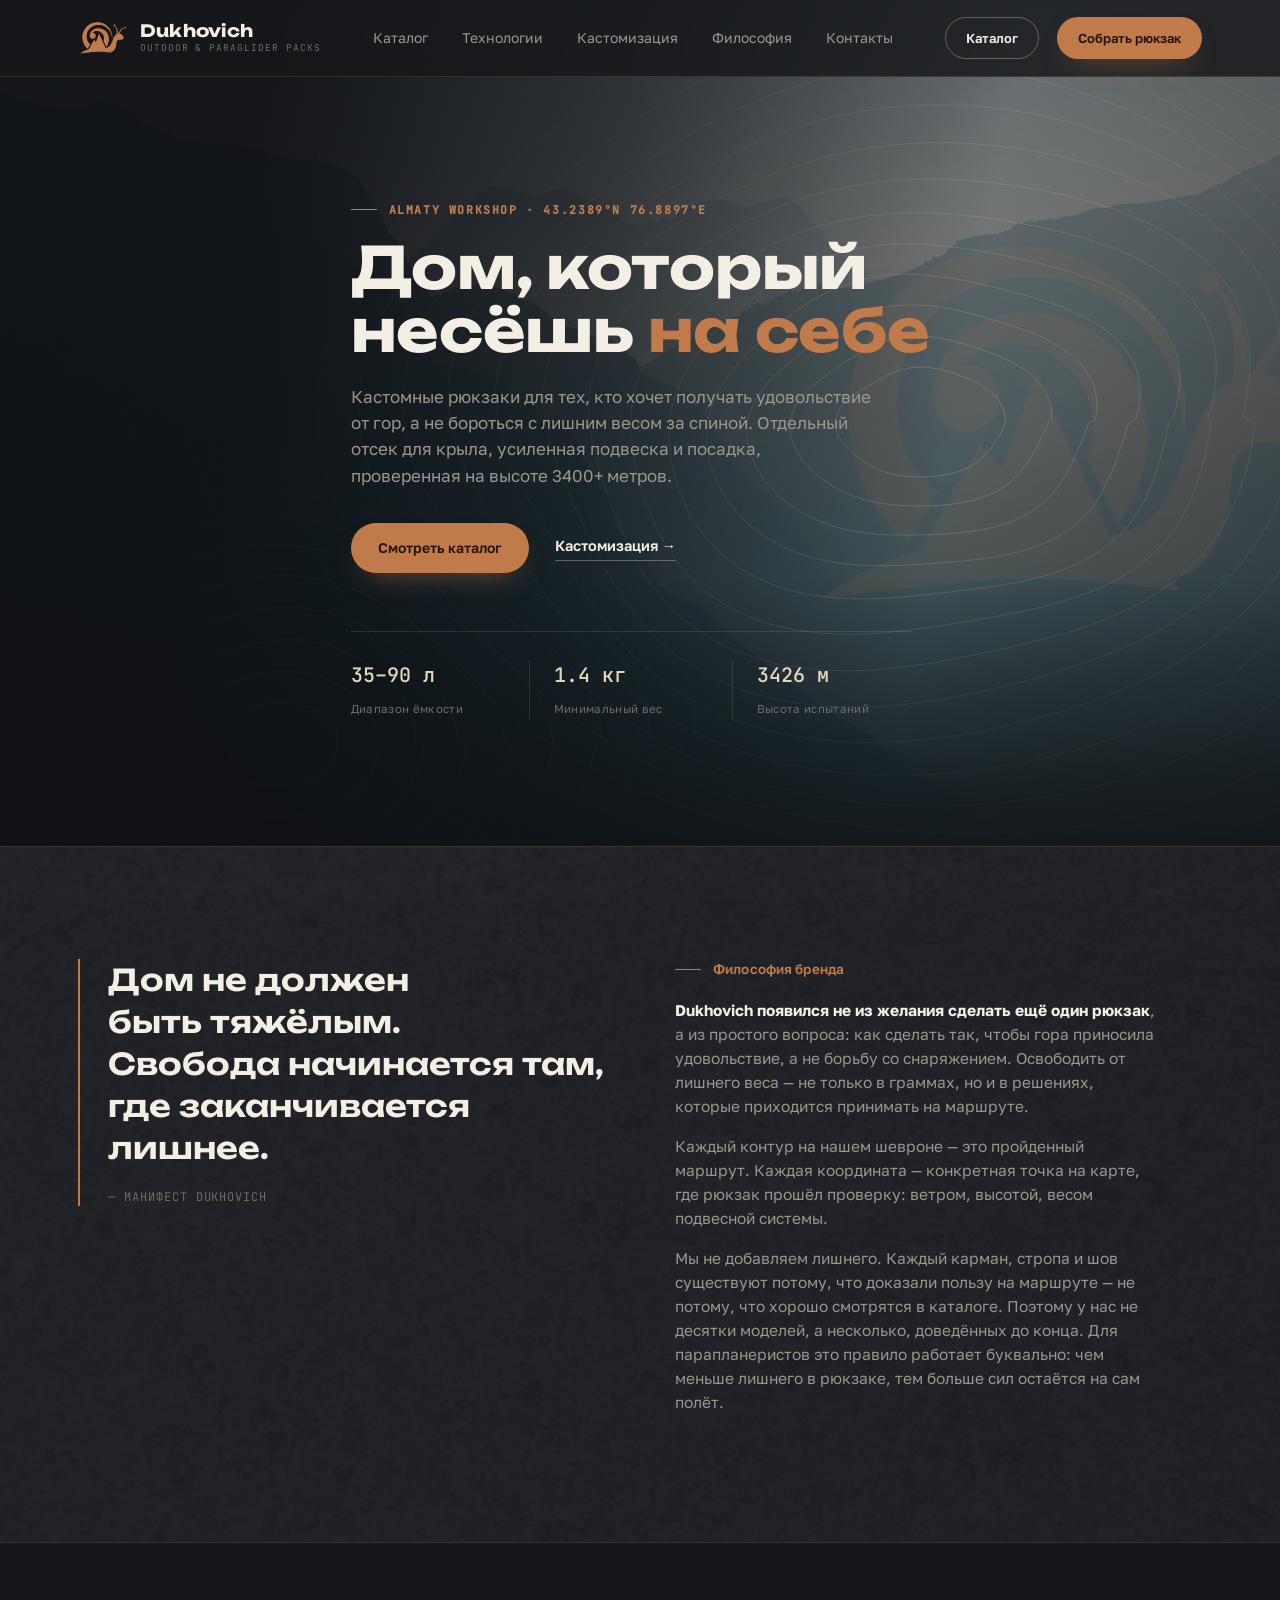
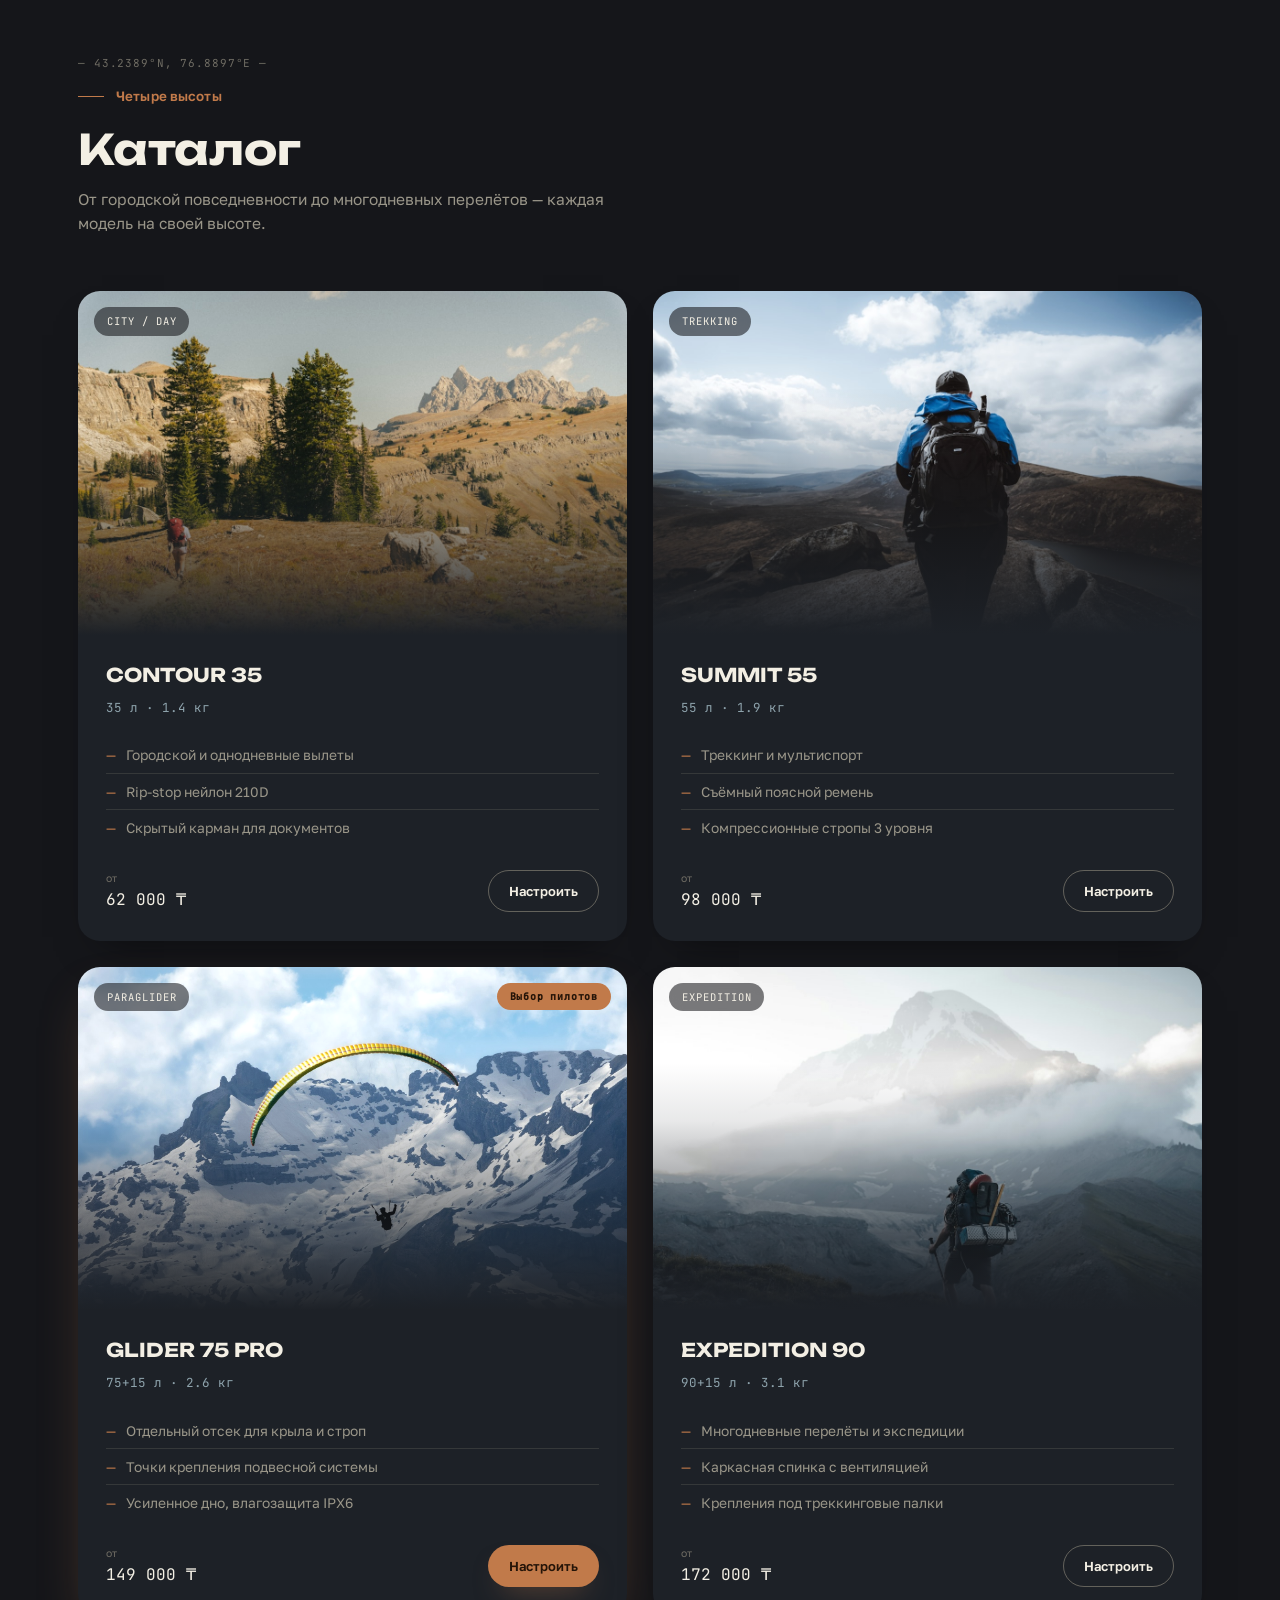
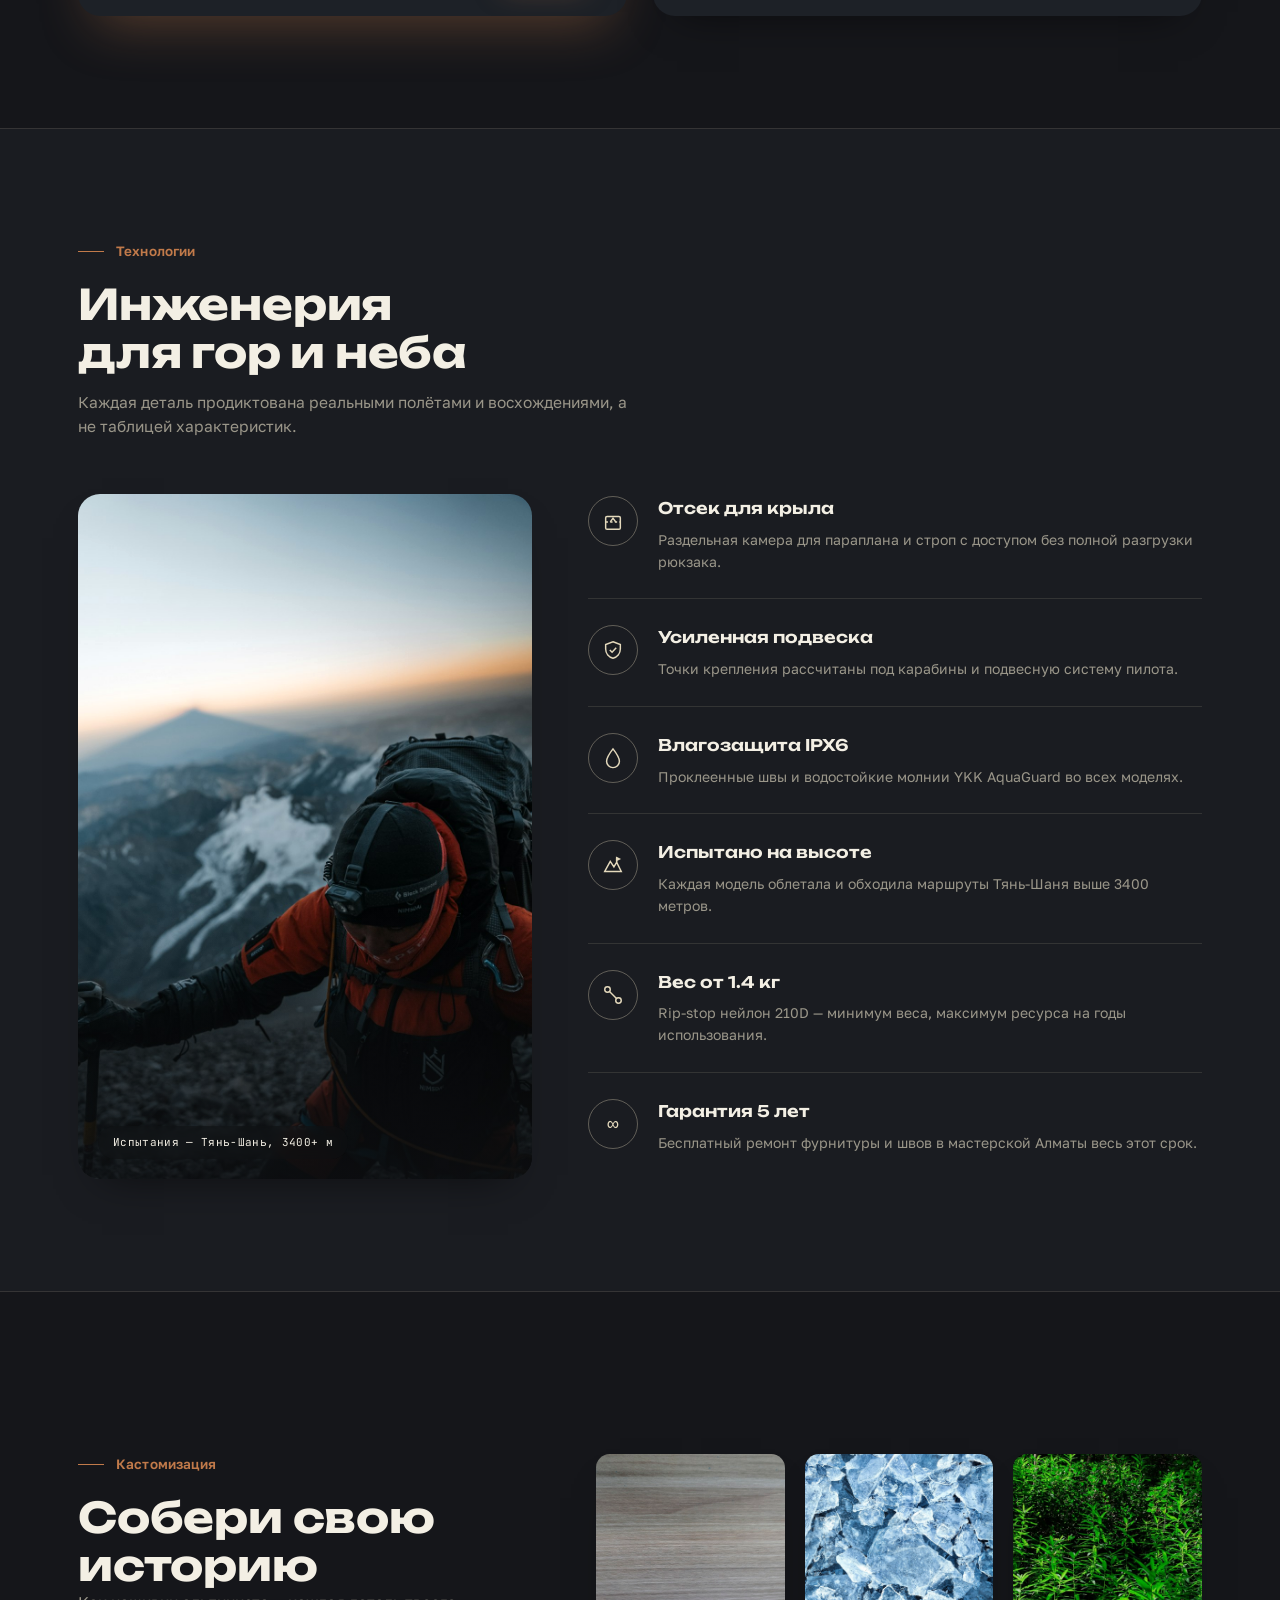
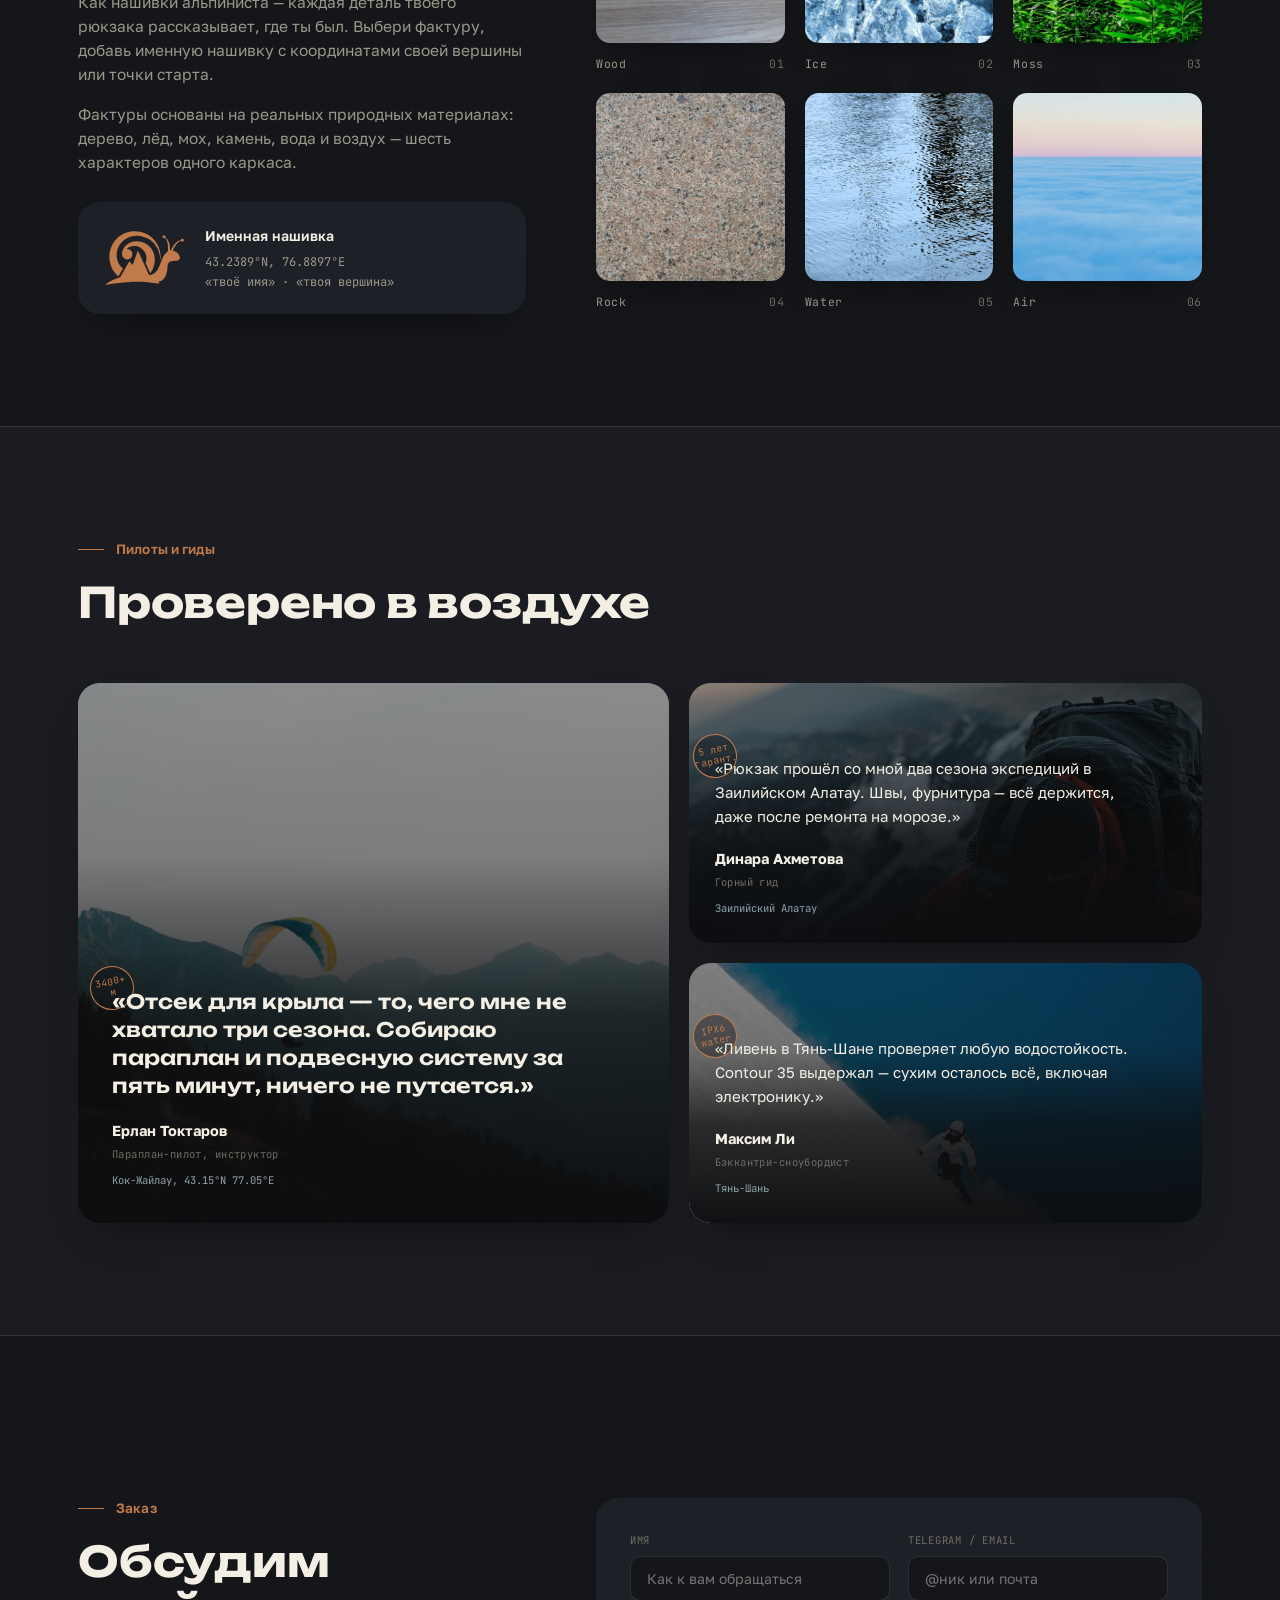
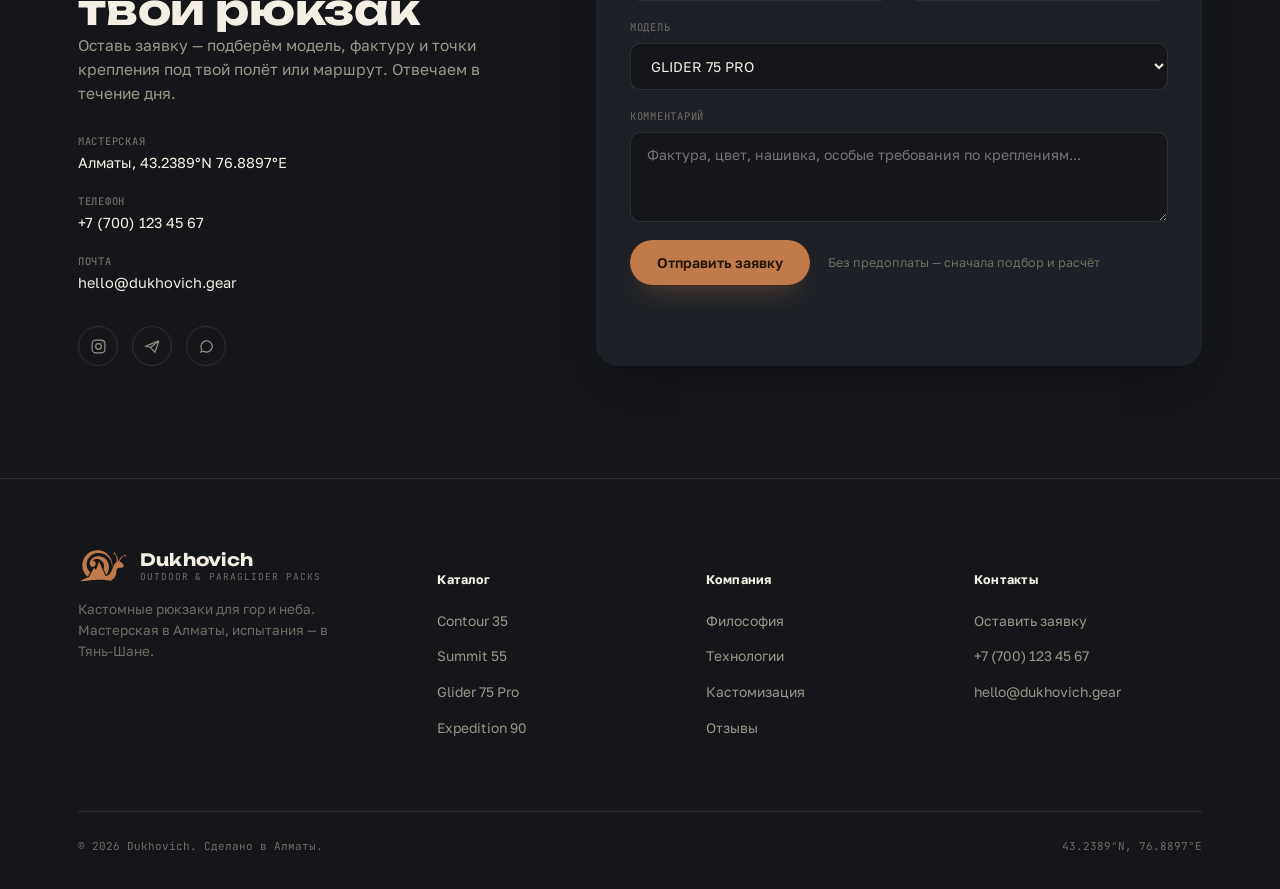
==== index.html @ 4131db05 "refactor: split page assets" ====
<!DOCTYPE html>
<html lang="ru">
<head>
<meta charset="UTF-8">
<meta name="viewport" content="width=device-width, initial-scale=1.0">
<title>Dukhovich — рюкзаки для аутдора и парапланеризма</title>
<meta name="description" content="Кастомные профессиональные рюкзаки для треккинга и парапланеризма. Отсек для крыла, усиленная подвеска, испытано на высоте 3400+ м. Мастерская в Алматы.">
<meta property="og:title" content="Dukhovich — рюкзаки для аутдора и парапланеризма">
<meta property="og:description" content="Кастомные профессиональные рюкзаки для треккинга и парапланеризма. Отсек для крыла, усиленная подвеска, испытано на высоте 3400+ м.">
<link rel="icon" type="image/svg+xml" href="sources/Logo.svg">
<script>document.documentElement.classList.add('js');</script>
<link rel="stylesheet" href="assets/fonts/embedded-fonts.css">
<link rel="stylesheet" href="assets/css/site.css">
</head>
<body>

<header>
  <div class="wrap nav-row">
    <a href="#hero" class="brand">
      <svg class="brand-mark" viewBox="193 39 547 373" xmlns="http://www.w3.org/2000/svg" role="img" aria-label="Логотип Dukhovich"><g fill="#c17a4a"><path d="M252.9,281.4c3.5,8.2,7.5,16.2,12.3,23.8,1.6,2.6,3.2,5.1,4.8,7.7,4.5,5.5,8.9,11.1,13.4,16.6,2.2,2.2,4.3,4.5,6.7,6.5,2.9,2.5,5.8,5.1,8.8,7.6l29-50.7c-5.3-4.1-10.2-8.7-14.8-13.8-2.4-2.7-4.6-5.7-6.7-8.7-1.8-2.5-3.7-5.1-5.1-7.8-5.4-10-9.4-20.6-11.6-31.9-3.9-20.1-3-40,3-59.6,7.2-23.3,20-42.9,38.7-58.6,7.5-6.3,15.5-11.6,24.3-16,9.4-4.6,19.3-8,29.5-10.2,12.7-2.8,25.5-3.9,38.4-3.4,9.6.4,19.1,1.8,28.5,4,12.4,3,24.3,7.6,35.6,13.6,9.1,4.8,17.6,10.5,25.4,17.2,5,4.3,9.7,8.9,14.3,13.6,3,3,5.6,6.4,8.1,9.9,4.2,5.9,8.3,11.8,12,17.9,4.5,7.6,7.9,15.7,10.8,24,5.8,16.8,8.7,34.1,9.3,51.9,0,1.9.1,3.8.2,5.7.4-.4.5-.8.6-1.1,1.3-10.5,1.8-21,1.1-31.6-1.1-17.7-5-34.9-11.5-51.4-4.6-11.6-10.4-22.6-17.6-32.8-3.9-5.5-8.2-10.8-12.8-15.9-4.5-5-9.3-9.7-14.2-14.2-9-8.3-19.1-15-29.9-20.9-14.5-7.9-29.8-13.5-46-16.8-10.4-2.1-21-3.1-31.6-3.2-9,0-18,.6-26.9,2-14,2.2-27.5,6.2-40.4,11.9-8.9,4-17.5,8.6-25.5,14.1-1.8,1.2-3.7,2.4-5.6,3.6-4,3.3-8.1,6.5-12.1,9.8-1.6,1.6-3.3,3.2-4.8,4.8-4.9,5.3-10.1,10.5-14.7,16.1-9.5,11.6-16.9,24.5-22.8,38.3-7.1,16.7-11.3,34-12.6,52.1-1,14.4-.2,28.7,2.6,42.9,2.2,11.2,5.4,22.1,9.8,32.7Z"/><path d="M473.7,258l29.5,66.1c7.9-10.1,14.4-20.8,18-30.6,0-.8.2-1.3.4-1.8,5.1-12.3,8.5-25,10.1-38.2,1.2-9.6,1.3-19.2.4-28.9-1.9-19.5-7.5-37.6-18.1-54.2-4.3-6.7-9.2-12.9-14.8-18.6-6.3-6.4-13.3-12-20.9-16.8-20.4-12.7-42.6-18.6-66.6-17.6-7.7.3-15.3,1.5-22.9,3.4-15.1,3.8-33,14.8-44.2,25.5-6.1,5.9-26.2,31.8-22.2,58.9.2,1.5.5,2.9.9,4.4,0,.2,0,.3.1.5h0c.7,2.6,1.7,5.2,3.1,7.6,9.1,15.9,29.3,21.4,45.1,12.3,15.9-9.1,21.4-29.3,12.3-45.1-6.9-12.1-20.3-18.1-33.2-16.4,14-18.2,40.6-21,60.5-20,18.6,1.6,36.1,14.8,48.8,28.5,5.8,6.3,10.4,13.5,13.5,21.7,6.1,16.2,7,32.7,3,49.5-.8,3.4-1.8,6.6-3,9.7Z"/><path d="M719.4,108.6c-.5-4-4.9-7.4-9.4-7.4-4.8,0-8.8,2.5-9.8,8.7-5.5,2.1-11,3.7-16,6.2-21.6,10.6-30.3,29.1-44.8,51.8-1.3,2-1.9,4.4-2.6,6.7-.7,2.3-4.5,2.7-6.6,2.3.6-13.8,0-27.5-3.4-41-4.1-16.4-11.5-31-24.3-42.4-.9-.8-1.4-1.3-.9-2.6,2-5.9-2.9-13-10.2-12.3-4,.4-7.6,3.2-8.6,7.1-1,3.8,0,7.8,3.2,9.9,1.6,1.1,3.6,1.9,5.6,2.2,2.7.5,5.2-.5,7.3-2.4,6.8,8.1,10.9,17.5,13.8,27.6,2.2,7.5,3.4,15.3,3.9,23.2.4,6.4.8,12.9.9,19.3,0,5-.4,10-.7,14.9,0,1.4-.6,2.4-1.9,3.2-7.8,5.3-14.3,11.8-19.7,19.5-7.3,10.3-12.5,21.6-17.1,33.3-5.5,13.8-10.7,27.7-16.4,41.4-11.7,25.1-24.1,52.3-66,56.9l-71.9-157.6-33.8,93.1-21.1-24.3-58.6,103.6c0,0-.1,0-.2,0-34.9,9.8-67.4,25.1-96.6,47.4-.4.3-.2,1,.4.9,15.4-2.2,120.8-17.7,185.4-20.2h35.8c50.8,1.7,105.6,9.3,124.7,12.1,2.6.4,4.1-2.9,2.1-4.7-3.2-2.8-6.3-4.3-8.6-6.1.7-.4,22.5-6.5,27.4-10.7,10.3-8.9,18-19.9,23.4-32.5,6.3-14.5,9-29.8,9.6-45.5.3-7.2.7-14.3,2.5-21.2,2.1-8.2,5.9-15.3,13.6-19.6,5.7-3.2,12-4,18.3-4.5,5.8-.5,11.6-.7,17.4-1.1,1.8-.1,3.6-.3,5.3-.6,16.6-3,26.5-11.1,22.2-27.1-.8-2.8-1.9-5.5-3.4-8-9.5-16.2-23.5-26.4-42.2-31.1,4.2-7.7,8-15.5,12.5-23,6.6-11,14.4-21.1,24.4-29.4,5-4.2,10.6-7.6,16.5-10.3,3.2,5.7,7.7,7.9,12.8,5.8,5.3-2.1,6.7-6.1,6-11.5Z"/></g></svg>
      <span class="brand-text">
        <span class="name">Dukhovich</span>
        <span class="tag">Outdoor &amp; Paraglider Packs</span>
      </span>
    </a>

    <nav class="main-nav" id="mainNav">
      <a href="#catalog">Каталог</a>
      <a href="#tech">Технологии</a>
      <a href="#custom">Кастомизация</a>
      <a href="#philosophy">Философия</a>
      <a href="#contact">Контакты</a>
    </nav>

    <div class="header-cta">
      <a href="#catalog" class="btn btn-outline btn-sm">Каталог</a>
      <a href="#contact" class="btn btn-primary btn-sm">Собрать рюкзак</a>
      <button class="nav-toggle" id="navToggle" aria-label="Меню">
        <svg width="26" height="26" viewBox="0 0 24 24" fill="none" stroke="currentColor" stroke-width="1.6"><line x1="3" y1="6" x2="21" y2="6"/><line x1="3" y1="12" x2="21" y2="12"/><line x1="3" y1="18" x2="21" y2="18"/></svg>
      </button>
    </div>
  </div>
</header>

<main>

  <!-- HERO -->
  <section id="hero">
    <div class="hero-media">
      <img class="hero-photo" src="assets/img/hero-fog-mountains.jpg" alt="Туман стелется над хребтами Тянь-Шаня на рассвете">
      <canvas class="topo-canvas"></canvas>
      <div class="hero-scrim"></div>
    </div>
    <svg class="hero-badge-mark" viewBox="193 39 547 373" xmlns="http://www.w3.org/2000/svg" aria-hidden="true"><g fill="#c17a4a"><path d="M252.9,281.4c3.5,8.2,7.5,16.2,12.3,23.8,1.6,2.6,3.2,5.1,4.8,7.7,4.5,5.5,8.9,11.1,13.4,16.6,2.2,2.2,4.3,4.5,6.7,6.5,2.9,2.5,5.8,5.1,8.8,7.6l29-50.7c-5.3-4.1-10.2-8.7-14.8-13.8-2.4-2.7-4.6-5.7-6.7-8.7-1.8-2.5-3.7-5.1-5.1-7.8-5.4-10-9.4-20.6-11.6-31.9-3.9-20.1-3-40,3-59.6,7.2-23.3,20-42.9,38.7-58.6,7.5-6.3,15.5-11.6,24.3-16,9.4-4.6,19.3-8,29.5-10.2,12.7-2.8,25.5-3.9,38.4-3.4,9.6.4,19.1,1.8,28.5,4,12.4,3,24.3,7.6,35.6,13.6,9.1,4.8,17.6,10.5,25.4,17.2,5,4.3,9.7,8.9,14.3,13.6,3,3,5.6,6.4,8.1,9.9,4.2,5.9,8.3,11.8,12,17.9,4.5,7.6,7.9,15.7,10.8,24,5.8,16.8,8.7,34.1,9.3,51.9,0,1.9.1,3.8.2,5.7.4-.4.5-.8.6-1.1,1.3-10.5,1.8-21,1.1-31.6-1.1-17.7-5-34.9-11.5-51.4-4.6-11.6-10.4-22.6-17.6-32.8-3.9-5.5-8.2-10.8-12.8-15.9-4.5-5-9.3-9.7-14.2-14.2-9-8.3-19.1-15-29.9-20.9-14.5-7.9-29.8-13.5-46-16.8-10.4-2.1-21-3.1-31.6-3.2-9,0-18,.6-26.9,2-14,2.2-27.5,6.2-40.4,11.9-8.9,4-17.5,8.6-25.5,14.1-1.8,1.2-3.7,2.4-5.6,3.6-4,3.3-8.1,6.5-12.1,9.8-1.6,1.6-3.3,3.2-4.8,4.8-4.9,5.3-10.1,10.5-14.7,16.1-9.5,11.6-16.9,24.5-22.8,38.3-7.1,16.7-11.3,34-12.6,52.1-1,14.4-.2,28.7,2.6,42.9,2.2,11.2,5.4,22.1,9.8,32.7Z"/><path d="M473.7,258l29.5,66.1c7.9-10.1,14.4-20.8,18-30.6,0-.8.2-1.3.4-1.8,5.1-12.3,8.5-25,10.1-38.2,1.2-9.6,1.3-19.2.4-28.9-1.9-19.5-7.5-37.6-18.1-54.2-4.3-6.7-9.2-12.9-14.8-18.6-6.3-6.4-13.3-12-20.9-16.8-20.4-12.7-42.6-18.6-66.6-17.6-7.7.3-15.3,1.5-22.9,3.4-15.1,3.8-33,14.8-44.2,25.5-6.1,5.9-26.2,31.8-22.2,58.9.2,1.5.5,2.9.9,4.4,0,.2,0,.3.1.5h0c.7,2.6,1.7,5.2,3.1,7.6,9.1,15.9,29.3,21.4,45.1,12.3,15.9-9.1,21.4-29.3,12.3-45.1-6.9-12.1-20.3-18.1-33.2-16.4,14-18.2,40.6-21,60.5-20,18.6,1.6,36.1,14.8,48.8,28.5,5.8,6.3,10.4,13.5,13.5,21.7,6.1,16.2,7,32.7,3,49.5-.8,3.4-1.8,6.6-3,9.7Z"/><path d="M719.4,108.6c-.5-4-4.9-7.4-9.4-7.4-4.8,0-8.8,2.5-9.8,8.7-5.5,2.1-11,3.7-16,6.2-21.6,10.6-30.3,29.1-44.8,51.8-1.3,2-1.9,4.4-2.6,6.7-.7,2.3-4.5,2.7-6.6,2.3.6-13.8,0-27.5-3.4-41-4.1-16.4-11.5-31-24.3-42.4-.9-.8-1.4-1.3-.9-2.6,2-5.9-2.9-13-10.2-12.3-4,.4-7.6,3.2-8.6,7.1-1,3.8,0,7.8,3.2,9.9,1.6,1.1,3.6,1.9,5.6,2.2,2.7.5,5.2-.5,7.3-2.4,6.8,8.1,10.9,17.5,13.8,27.6,2.2,7.5,3.4,15.3,3.9,23.2.4,6.4.8,12.9.9,19.3,0,5-.4,10-.7,14.9,0,1.4-.6,2.4-1.9,3.2-7.8,5.3-14.3,11.8-19.7,19.5-7.3,10.3-12.5,21.6-17.1,33.3-5.5,13.8-10.7,27.7-16.4,41.4-11.7,25.1-24.1,52.3-66,56.9l-71.9-157.6-33.8,93.1-21.1-24.3-58.6,103.6c0,0-.1,0-.2,0-34.9,9.8-67.4,25.1-96.6,47.4-.4.3-.2,1,.4.9,15.4-2.2,120.8-17.7,185.4-20.2h35.8c50.8,1.7,105.6,9.3,124.7,12.1,2.6.4,4.1-2.9,2.1-4.7-3.2-2.8-6.3-4.3-8.6-6.1.7-.4,22.5-6.5,27.4-10.7,10.3-8.9,18-19.9,23.4-32.5,6.3-14.5,9-29.8,9.6-45.5.3-7.2.7-14.3,2.5-21.2,2.1-8.2,5.9-15.3,13.6-19.6,5.7-3.2,12-4,18.3-4.5,5.8-.5,11.6-.7,17.4-1.1,1.8-.1,3.6-.3,5.3-.6,16.6-3,26.5-11.1,22.2-27.1-.8-2.8-1.9-5.5-3.4-8-9.5-16.2-23.5-26.4-42.2-31.1,4.2-7.7,8-15.5,12.5-23,6.6-11,14.4-21.1,24.4-29.4,5-4.2,10.6-7.6,16.5-10.3,3.2,5.7,7.7,7.9,12.8,5.8,5.3-2.1,6.7-6.1,6-11.5Z"/></g></svg>

    <div class="wrap">
      <div class="hero-inner">
        <div class="eyebrow mono-tag">Almaty workshop · 43.2389°N 76.8897°E</div>
        <h1>Дом, который<br>несёшь <em>на себе</em></h1>
        <p class="lead">Кастомные рюкзаки для тех, кто хочет получать удовольствие от гор, а не бороться с лишним весом за спиной. Отдельный отсек для крыла, усиленная подвеска и посадка, проверенная на высоте 3400+ метров.</p>
        <div class="hero-actions">
          <a href="#catalog" class="btn btn-primary">Смотреть каталог</a>
          <a href="#custom" class="link-arrow">Кастомизация →</a>
        </div>
        <div class="hero-stats">
          <div class="stat"><b>35–90 л</b><span>Диапазон ёмкости</span></div>
          <div class="stat"><b>1.4 кг</b><span>Минимальный вес</span></div>
          <div class="stat"><b>3426 м</b><span>Высота испытаний</span></div>
        </div>
      </div>
    </div>
  </section>

  <!-- PHILOSOPHY -->
  <section id="philosophy" class="reveal">
    <div class="bg-texture"></div>
    <div class="wrap philosophy-grid">
      <blockquote>
        Дом не должен быть тяжёлым.<br>Свобода начинается там,<br>где заканчивается лишнее.
        <span>— манифест Dukhovich</span>
      </blockquote>
      <div class="phil-text">
        <div class="eyebrow">Философия бренда</div>
        <p><strong>Dukhovich появился не из желания сделать ещё один рюкзак</strong>, а из простого вопроса: как сделать так, чтобы гора приносила удовольствие, а не борьбу со снаряжением. Освободить от лишнего веса — не только в граммах, но и в решениях, которые приходится принимать на маршруте.</p>
        <p>Каждый контур на нашем шевроне — это пройденный маршрут. Каждая координата — конкретная точка на карте, где рюкзак прошёл проверку: ветром, высотой, весом подвесной системы.</p>
        <p>Мы не добавляем лишнего. Каждый карман, стропа и шов существуют потому, что доказали пользу на маршруте — не потому, что хорошо смотрятся в каталоге. Поэтому у нас не десятки моделей, а несколько, доведённых до конца. Для парапланеристов это правило работает буквально: чем меньше лишнего в рюкзаке, тем больше сил остаётся на сам полёт.</p>
      </div>
    </div>
  </section>

  <!-- CATALOG -->
  <section id="catalog" class="reveal">
    <div class="wrap">
      <div class="coord-tag" style="margin-bottom:14px;">— 43.2389°N, 76.8897°E —</div>
      <div class="eyebrow">Четыре высоты</div>
      <h2 class="h-title">Каталог</h2>
      <p class="section-sub">От городской повседневности до многодневных перелётов — каждая модель на своей высоте.</p>

      <div class="catalog-grid stagger">

        <!-- product 1 -->
        <div class="product-card">
          <div class="product-media">
            <img src="assets/img/product-contour35.jpg" alt="Турист с рюкзаком CONTOUR 35 идёт по осеннему высокогорному лугу">
            <div class="media-tag">City / Day</div>
          </div>
          <div class="product-body">
            <h3 class="product-title">CONTOUR 35</h3>
            <div class="product-cap">35 л · 1.4 кг</div>
            <ul class="product-specs">
              <li>Городской и однодневные вылеты</li>
              <li>Rip-stop нейлон 210D</li>
              <li>Скрытый карман для документов</li>
            </ul>
            <div class="product-foot">
              <div class="product-price"><small>от</small>62 000 ₸</div>
              <a href="#contact" class="btn btn-outline btn-sm">Настроить</a>
            </div>
          </div>
        </div>

        <!-- product 2 -->
        <div class="product-card">
          <div class="product-media">
            <img src="assets/img/product-summit55.jpg" alt="Турист с рюкзаком SUMMIT 55 смотрит на горную долину и озеро">
            <div class="media-tag">Trekking</div>
          </div>
          <div class="product-body">
            <h3 class="product-title">SUMMIT 55</h3>
            <div class="product-cap">55 л · 1.9 кг</div>
            <ul class="product-specs">
              <li>Треккинг и мультиспорт</li>
              <li>Съёмный поясной ремень</li>
              <li>Компрессионные стропы 3 уровня</li>
            </ul>
            <div class="product-foot">
              <div class="product-price"><small>от</small>98 000 ₸</div>
              <a href="#contact" class="btn btn-outline btn-sm">Настроить</a>
            </div>
          </div>
        </div>

        <!-- product 3 - flagship -->
        <div class="product-card flagship">
          <div class="product-media">
            <img src="assets/img/feature-paraglider.jpg" alt="Пилот параплана летит на фоне заснеженных вершин Альп">
            <div class="media-tag">Paraglider</div>
            <div class="flagship-ribbon">Выбор пилотов</div>
          </div>
          <div class="product-body">
            <h3 class="product-title">GLIDER 75 PRO</h3>
            <div class="product-cap">75+15 л · 2.6 кг</div>
            <ul class="product-specs">
              <li>Отдельный отсек для крыла и строп</li>
              <li>Точки крепления подвесной системы</li>
              <li>Усиленное дно, влагозащита IPX6</li>
            </ul>
            <div class="product-foot">
              <div class="product-price"><small>от</small>149 000 ₸</div>
              <a href="#contact" class="btn btn-primary btn-sm">Настроить</a>
            </div>
          </div>
        </div>

        <!-- product 4 -->
        <div class="product-card">
          <div class="product-media">
            <img src="assets/img/product-expedition90.jpg" alt="Альпинист с большим экспедиционным рюкзаком и ледорубом идёт к леднику">
            <div class="media-tag">Expedition</div>
          </div>
          <div class="product-body">
            <h3 class="product-title">EXPEDITION 90</h3>
            <div class="product-cap">90+15 л · 3.1 кг</div>
            <ul class="product-specs">
              <li>Многодневные перелёты и экспедиции</li>
              <li>Каркасная спинка с вентиляцией</li>
              <li>Крепления под треккинговые палки</li>
            </ul>
            <div class="product-foot">
              <div class="product-price"><small>от</small>172 000 ₸</div>
              <a href="#contact" class="btn btn-outline btn-sm">Настроить</a>
            </div>
          </div>
        </div>

      </div>
    </div>
  </section>

  <!-- TECH -->
  <section id="tech" class="reveal">
    <div class="wrap">
      <div class="eyebrow">Технологии</div>
      <h2 class="h-title">Инженерия для гор и неба</h2>
      <p class="section-sub">Каждая деталь продиктована реальными полётами и восхождениями, а не таблицей характеристик.</p>

      <div class="tech-layout">
        <div class="tech-visual">
          <img src="assets/img/pilot-guide.jpg" alt="Альпинист с рюкзаком поднимается на рассвете на фоне тени вершины">
          <div class="tech-visual-cap">Испытания — Тянь-Шань, 3400+ м</div>
        </div>

        <div class="tech-list stagger">
          <div class="tech-row">
            <div class="tech-icon">
              <svg viewBox="0 0 24 24" fill="none" stroke="currentColor" stroke-width="1.6"><rect x="4" y="7" width="16" height="14" rx="1.5"/><path d="M4 13 L20 13" stroke-dasharray="2.5 2.5"/><path d="M9 13 L12 9 L15 13" /></svg>
            </div>
            <div>
              <h4>Отсек для крыла</h4>
              <p>Раздельная камера для параплана и строп с доступом без полной разгрузки рюкзака.</p>
            </div>
          </div>
          <div class="tech-row">
            <div class="tech-icon">
              <svg viewBox="0 0 24 24" fill="none" stroke="currentColor" stroke-width="1.6"><path d="M12 3 L20 6 V11 C20 16 16.5 19.8 12 21 C7.5 19.8 4 16 4 11 V6 Z"/><path d="M8.5 12 L11 14.5 L15.5 9.5"/></svg>
            </div>
            <div>
              <h4>Усиленная подвеска</h4>
              <p>Точки крепления рассчитаны под карабины и подвесную систему пилота.</p>
            </div>
          </div>
          <div class="tech-row">
            <div class="tech-icon">
              <svg viewBox="0 0 24 24" fill="none" stroke="currentColor" stroke-width="1.6"><path d="M12 2 C12 2 5 11 5 15.5 A7 7 0 0 0 19 15.5 C19 11 12 2 12 2 Z"/></svg>
            </div>
            <div>
              <h4>Влагозащита IPX6</h4>
              <p>Проклеенные швы и водостойкие молнии YKK AquaGuard во всех моделях.</p>
            </div>
          </div>
          <div class="tech-row">
            <div class="tech-icon">
              <svg viewBox="0 0 24 24" fill="none" stroke="currentColor" stroke-width="1.6"><path d="M3 19 L9 8 L13 14 L16 9 L21 19 Z"/><line x1="16" y1="9" x2="16" y2="4"/><path d="M16 4 L19 5.5 L16 7 Z"/></svg>
            </div>
            <div>
              <h4>Испытано на высоте</h4>
              <p>Каждая модель облетала и обходила маршруты Тянь-Шаня выше 3400 метров.</p>
            </div>
          </div>
          <div class="tech-row">
            <div class="tech-icon">
              <svg viewBox="0 0 24 24" fill="none" stroke="currentColor" stroke-width="1.6"><circle cx="6" cy="6" r="3"/><circle cx="18" cy="18" r="3"/><line x1="8.2" y1="8.2" x2="15.8" y2="15.8"/></svg>
            </div>
            <div>
              <h4>Вес от 1.4 кг</h4>
              <p>Rip-stop нейлон 210D — минимум веса, максимум ресурса на годы использования.</p>
            </div>
          </div>
          <div class="tech-row">
            <div class="tech-icon glyph">∞</div>
            <div>
              <h4>Гарантия 5 лет</h4>
              <p>Бесплатный ремонт фурнитуры и швов в мастерской Алматы весь этот срок.</p>
            </div>
          </div>
        </div>
      </div>
    </div>
  </section>

  <!-- CUSTOM -->
  <section id="custom" class="reveal">
    <div class="wrap custom-layout">
      <div class="custom-text">
        <div class="eyebrow">Кастомизация</div>
        <h2 class="h-title">Собери свою историю</h2>
        <p>Как нашивки альпиниста — каждая деталь твоего рюкзака рассказывает, где ты был. Выбери фактуру, добавь именную нашивку с координатами своей вершины или точки старта.</p>
        <p>Фактуры основаны на реальных природных материалах: дерево, лёд, мох, камень, вода и воздух — шесть характеров одного каркаса.</p>

        <div class="patch-example">
          <svg class="mark" viewBox="193 39 547 373" xmlns="http://www.w3.org/2000/svg" aria-hidden="true"><g fill="#c17a4a"><path d="M252.9,281.4c3.5,8.2,7.5,16.2,12.3,23.8,1.6,2.6,3.2,5.1,4.8,7.7,4.5,5.5,8.9,11.1,13.4,16.6,2.2,2.2,4.3,4.5,6.7,6.5,2.9,2.5,5.8,5.1,8.8,7.6l29-50.7c-5.3-4.1-10.2-8.7-14.8-13.8-2.4-2.7-4.6-5.7-6.7-8.7-1.8-2.5-3.7-5.1-5.1-7.8-5.4-10-9.4-20.6-11.6-31.9-3.9-20.1-3-40,3-59.6,7.2-23.3,20-42.9,38.7-58.6,7.5-6.3,15.5-11.6,24.3-16,9.4-4.6,19.3-8,29.5-10.2,12.7-2.8,25.5-3.9,38.4-3.4,9.6.4,19.1,1.8,28.5,4,12.4,3,24.3,7.6,35.6,13.6,9.1,4.8,17.6,10.5,25.4,17.2,5,4.3,9.7,8.9,14.3,13.6,3,3,5.6,6.4,8.1,9.9,4.2,5.9,8.3,11.8,12,17.9,4.5,7.6,7.9,15.7,10.8,24,5.8,16.8,8.7,34.1,9.3,51.9,0,1.9.1,3.8.2,5.7.4-.4.5-.8.6-1.1,1.3-10.5,1.8-21,1.1-31.6-1.1-17.7-5-34.9-11.5-51.4-4.6-11.6-10.4-22.6-17.6-32.8-3.9-5.5-8.2-10.8-12.8-15.9-4.5-5-9.3-9.7-14.2-14.2-9-8.3-19.1-15-29.9-20.9-14.5-7.9-29.8-13.5-46-16.8-10.4-2.1-21-3.1-31.6-3.2-9,0-18,.6-26.9,2-14,2.2-27.5,6.2-40.4,11.9-8.9,4-17.5,8.6-25.5,14.1-1.8,1.2-3.7,2.4-5.6,3.6-4,3.3-8.1,6.5-12.1,9.8-1.6,1.6-3.3,3.2-4.8,4.8-4.9,5.3-10.1,10.5-14.7,16.1-9.5,11.6-16.9,24.5-22.8,38.3-7.1,16.7-11.3,34-12.6,52.1-1,14.4-.2,28.7,2.6,42.9,2.2,11.2,5.4,22.1,9.8,32.7Z"/><path d="M473.7,258l29.5,66.1c7.9-10.1,14.4-20.8,18-30.6,0-.8.2-1.3.4-1.8,5.1-12.3,8.5-25,10.1-38.2,1.2-9.6,1.3-19.2.4-28.9-1.9-19.5-7.5-37.6-18.1-54.2-4.3-6.7-9.2-12.9-14.8-18.6-6.3-6.4-13.3-12-20.9-16.8-20.4-12.7-42.6-18.6-66.6-17.6-7.7.3-15.3,1.5-22.9,3.4-15.1,3.8-33,14.8-44.2,25.5-6.1,5.9-26.2,31.8-22.2,58.9.2,1.5.5,2.9.9,4.4,0,.2,0,.3.1.5h0c.7,2.6,1.7,5.2,3.1,7.6,9.1,15.9,29.3,21.4,45.1,12.3,15.9-9.1,21.4-29.3,12.3-45.1-6.9-12.1-20.3-18.1-33.2-16.4,14-18.2,40.6-21,60.5-20,18.6,1.6,36.1,14.8,48.8,28.5,5.8,6.3,10.4,13.5,13.5,21.7,6.1,16.2,7,32.7,3,49.5-.8,3.4-1.8,6.6-3,9.7Z"/><path d="M719.4,108.6c-.5-4-4.9-7.4-9.4-7.4-4.8,0-8.8,2.5-9.8,8.7-5.5,2.1-11,3.7-16,6.2-21.6,10.6-30.3,29.1-44.8,51.8-1.3,2-1.9,4.4-2.6,6.7-.7,2.3-4.5,2.7-6.6,2.3.6-13.8,0-27.5-3.4-41-4.1-16.4-11.5-31-24.3-42.4-.9-.8-1.4-1.3-.9-2.6,2-5.9-2.9-13-10.2-12.3-4,.4-7.6,3.2-8.6,7.1-1,3.8,0,7.8,3.2,9.9,1.6,1.1,3.6,1.9,5.6,2.2,2.7.5,5.2-.5,7.3-2.4,6.8,8.1,10.9,17.5,13.8,27.6,2.2,7.5,3.4,15.3,3.9,23.2.4,6.4.8,12.9.9,19.3,0,5-.4,10-.7,14.9,0,1.4-.6,2.4-1.9,3.2-7.8,5.3-14.3,11.8-19.7,19.5-7.3,10.3-12.5,21.6-17.1,33.3-5.5,13.8-10.7,27.7-16.4,41.4-11.7,25.1-24.1,52.3-66,56.9l-71.9-157.6-33.8,93.1-21.1-24.3-58.6,103.6c0,0-.1,0-.2,0-34.9,9.8-67.4,25.1-96.6,47.4-.4.3-.2,1,.4.9,15.4-2.2,120.8-17.7,185.4-20.2h35.8c50.8,1.7,105.6,9.3,124.7,12.1,2.6.4,4.1-2.9,2.1-4.7-3.2-2.8-6.3-4.3-8.6-6.1.7-.4,22.5-6.5,27.4-10.7,10.3-8.9,18-19.9,23.4-32.5,6.3-14.5,9-29.8,9.6-45.5.3-7.2.7-14.3,2.5-21.2,2.1-8.2,5.9-15.3,13.6-19.6,5.7-3.2,12-4,18.3-4.5,5.8-.5,11.6-.7,17.4-1.1,1.8-.1,3.6-.3,5.3-.6,16.6-3,26.5-11.1,22.2-27.1-.8-2.8-1.9-5.5-3.4-8-9.5-16.2-23.5-26.4-42.2-31.1,4.2-7.7,8-15.5,12.5-23,6.6-11,14.4-21.1,24.4-29.4,5-4.2,10.6-7.6,16.5-10.3,3.2,5.7,7.7,7.9,12.8,5.8,5.3-2.1,6.7-6.1,6-11.5Z"/></g></svg>
          <div class="txt">
            <b>Именная нашивка</b>
            43.2389°N, 76.8897°E<br>
            «твоё имя» · «твоя вершина»
          </div>
        </div>
      </div>

      <div class="swatch-grid stagger">
        <div class="swatch">
          <div class="swatch-media"><img src="assets/img/texture-wood.jpg" alt="Фактура Wood — светлый древесный шпон"></div>
          <span>Wood <em>01</em></span>
        </div>
        <div class="swatch">
          <div class="swatch-media"><img src="assets/img/texture-ice.jpg" alt="Фактура Ice — расколотый ледниковый лёд"></div>
          <span>Ice <em>02</em></span>
        </div>
        <div class="swatch">
          <div class="swatch-media"><img src="assets/img/texture-moss.jpg" alt="Фактура Moss — густой зелёный мох"></div>
          <span>Moss <em>03</em></span>
        </div>
        <div class="swatch">
          <div class="swatch-media"><img src="assets/img/texture-rock.jpg" alt="Фактура Rock — гранитный срез"></div>
          <span>Rock <em>04</em></span>
        </div>
        <div class="swatch">
          <div class="swatch-media"><img src="assets/img/texture-water.jpg" alt="Фактура Water — рябь на воде"></div>
          <span>Water <em>05</em></span>
        </div>
        <div class="swatch">
          <div class="swatch-media"><img src="assets/img/texture-air.jpg" alt="Фактура Air — облака с высоты полёта"></div>
          <span>Air <em>06</em></span>
        </div>
      </div>
    </div>
  </section>

  <!-- PILOTS -->
  <section id="pilots" class="reveal">
    <div class="wrap">
      <div class="eyebrow">Пилоты и гиды</div>
      <h2 class="h-title">Проверено в воздухе</h2>

      <div class="pilot-grid stagger">
        <div class="pilot-card">
          <img src="assets/img/pilot-paraglider.jpg" alt="Параплан летит вдоль хребта на закате">
          <div class="stamp">3400+<br>м</div>
          <p class="pilot-quote">«Отсек для крыла — то, чего мне не хватало три сезона. Собираю параплан и подвесную систему за пять минут, ничего не путается.»</p>
          <div class="pilot-name">Ерлан Токтаров</div>
          <div class="pilot-role">Параплан-пилот, инструктор</div>
          <div class="pilot-loc">Кок-Жайлау, 43.15°N 77.05°E</div>
        </div>
        <div class="pilot-card">
          <img src="assets/img/pilot-guide.jpg" alt="Горный гид с рюкзаком поднимается на рассвете">
          <div class="stamp">5 лет<br>гарант.</div>
          <p class="pilot-quote">«Рюкзак прошёл со мной два сезона экспедиций в Заилийском Алатау. Швы, фурнитура — всё держится, даже после ремонта на морозе.»</p>
          <div class="pilot-name">Динара Ахметова</div>
          <div class="pilot-role">Горный гид</div>
          <div class="pilot-loc">Заилийский Алатау</div>
        </div>
        <div class="pilot-card">
          <img src="assets/img/pilot-snowboard.jpg" alt="Сноубордист съезжает по крутому склону, поднимая снежную пыль">
          <div class="stamp">IPX6<br>water</div>
          <p class="pilot-quote">«Ливень в Тянь-Шане проверяет любую водостойкость. Contour 35 выдержал — сухим осталось всё, включая электронику.»</p>
          <div class="pilot-name">Максим Ли</div>
          <div class="pilot-role">Бэккантри-сноубордист</div>
          <div class="pilot-loc">Тянь-Шань</div>
        </div>
      </div>
    </div>
  </section>

  <!-- CONTACT -->
  <section id="contact" class="reveal">
    <div class="wrap contact-grid">
      <div class="contact-info">
        <div class="eyebrow">Заказ</div>
        <h2 class="h-title">Обсудим твой рюкзак</h2>
        <p>Оставь заявку — подберём модель, фактуру и точки крепления под твой полёт или маршрут. Отвечаем в течение дня.</p>

        <ul class="contact-list">
          <li><b>Мастерская</b>Алматы, 43.2389°N 76.8897°E</li>
          <li><b>Телефон</b>+7 (700) 123 45 67</li>
          <li><b>Почта</b>hello@dukhovich.gear</li>
        </ul>

        <div class="social-row">
          <a href="#" aria-label="Instagram" onclick="return false;">
            <svg viewBox="0 0 24 24" fill="none" stroke="currentColor" stroke-width="1.6"><rect x="3" y="3" width="18" height="18" rx="5"/><circle cx="12" cy="12" r="4"/><circle cx="17.2" cy="6.8" r="0.9" fill="currentColor" stroke="none"/></svg>
          </a>
          <a href="#" aria-label="Telegram" onclick="return false;">
            <svg viewBox="0 0 24 24" fill="none" stroke="currentColor" stroke-width="1.6"><path d="M21 4 L2.5 11.5 L9 13.5 M21 4 L15.5 20 L9 13.5 M21 4 L9 13.5"/></svg>
          </a>
          <a href="#" aria-label="WhatsApp" onclick="return false;">
            <svg viewBox="0 0 24 24" fill="none" stroke="currentColor" stroke-width="1.6"><path d="M4 20 L5.3 16 A8 8 0 1 1 8 18.7 Z"/></svg>
          </a>
        </div>
      </div>

      <form class="order-form" id="orderForm" novalidate>
        <div class="form-row">
          <div class="form-field">
            <label for="f-name">Имя</label>
            <input id="f-name" type="text" required placeholder="Как к вам обращаться">
          </div>
          <div class="form-field">
            <label for="f-contact">Telegram / Email</label>
            <input id="f-contact" type="text" required placeholder="@ник или почта">
          </div>
        </div>
        <div class="form-row">
          <div class="form-field full">
            <label for="f-model">Модель</label>
            <select id="f-model">
              <option>CONTOUR 35</option>
              <option selected>GLIDER 75 PRO</option>
              <option>SUMMIT 55</option>
              <option>EXPEDITION 90</option>
              <option>Не уверен(а) — нужна консультация</option>
            </select>
          </div>
        </div>
        <div class="form-row">
          <div class="form-field full">
            <label for="f-msg">Комментарий</label>
            <textarea id="f-msg" placeholder="Фактура, цвет, нашивка, особые требования по креплениям..."></textarea>
          </div>
        </div>
        <div class="form-submit-row">
          <button type="submit" class="btn btn-primary">Отправить заявку</button>
          <span class="form-note">Без предоплаты — сначала подбор и расчёт</span>
        </div>
        <div class="form-success" id="formSuccess">Заявка получена. Ответим в течение дня — обычно быстрее.</div>
      </form>
    </div>
  </section>

</main>

<footer>
  <div class="wrap">
    <div class="footer-top">
      <div class="footer-brand">
        <a href="#hero" class="brand">
          <svg class="brand-mark" viewBox="193 39 547 373" xmlns="http://www.w3.org/2000/svg" role="img" aria-label="Логотип Dukhovich"><g fill="#c17a4a"><path d="M252.9,281.4c3.5,8.2,7.5,16.2,12.3,23.8,1.6,2.6,3.2,5.1,4.8,7.7,4.5,5.5,8.9,11.1,13.4,16.6,2.2,2.2,4.3,4.5,6.7,6.5,2.9,2.5,5.8,5.1,8.8,7.6l29-50.7c-5.3-4.1-10.2-8.7-14.8-13.8-2.4-2.7-4.6-5.7-6.7-8.7-1.8-2.5-3.7-5.1-5.1-7.8-5.4-10-9.4-20.6-11.6-31.9-3.9-20.1-3-40,3-59.6,7.2-23.3,20-42.9,38.7-58.6,7.5-6.3,15.5-11.6,24.3-16,9.4-4.6,19.3-8,29.5-10.2,12.7-2.8,25.5-3.9,38.4-3.4,9.6.4,19.1,1.8,28.5,4,12.4,3,24.3,7.6,35.6,13.6,9.1,4.8,17.6,10.5,25.4,17.2,5,4.3,9.7,8.9,14.3,13.6,3,3,5.6,6.4,8.1,9.9,4.2,5.9,8.3,11.8,12,17.9,4.5,7.6,7.9,15.7,10.8,24,5.8,16.8,8.7,34.1,9.3,51.9,0,1.9.1,3.8.2,5.7.4-.4.5-.8.6-1.1,1.3-10.5,1.8-21,1.1-31.6-1.1-17.7-5-34.9-11.5-51.4-4.6-11.6-10.4-22.6-17.6-32.8-3.9-5.5-8.2-10.8-12.8-15.9-4.5-5-9.3-9.7-14.2-14.2-9-8.3-19.1-15-29.9-20.9-14.5-7.9-29.8-13.5-46-16.8-10.4-2.1-21-3.1-31.6-3.2-9,0-18,.6-26.9,2-14,2.2-27.5,6.2-40.4,11.9-8.9,4-17.5,8.6-25.5,14.1-1.8,1.2-3.7,2.4-5.6,3.6-4,3.3-8.1,6.5-12.1,9.8-1.6,1.6-3.3,3.2-4.8,4.8-4.9,5.3-10.1,10.5-14.7,16.1-9.5,11.6-16.9,24.5-22.8,38.3-7.1,16.7-11.3,34-12.6,52.1-1,14.4-.2,28.7,2.6,42.9,2.2,11.2,5.4,22.1,9.8,32.7Z"/><path d="M473.7,258l29.5,66.1c7.9-10.1,14.4-20.8,18-30.6,0-.8.2-1.3.4-1.8,5.1-12.3,8.5-25,10.1-38.2,1.2-9.6,1.3-19.2.4-28.9-1.9-19.5-7.5-37.6-18.1-54.2-4.3-6.7-9.2-12.9-14.8-18.6-6.3-6.4-13.3-12-20.9-16.8-20.4-12.7-42.6-18.6-66.6-17.6-7.7.3-15.3,1.5-22.9,3.4-15.1,3.8-33,14.8-44.2,25.5-6.1,5.9-26.2,31.8-22.2,58.9.2,1.5.5,2.9.9,4.4,0,.2,0,.3.1.5h0c.7,2.6,1.7,5.2,3.1,7.6,9.1,15.9,29.3,21.4,45.1,12.3,15.9-9.1,21.4-29.3,12.3-45.1-6.9-12.1-20.3-18.1-33.2-16.4,14-18.2,40.6-21,60.5-20,18.6,1.6,36.1,14.8,48.8,28.5,5.8,6.3,10.4,13.5,13.5,21.7,6.1,16.2,7,32.7,3,49.5-.8,3.4-1.8,6.6-3,9.7Z"/><path d="M719.4,108.6c-.5-4-4.9-7.4-9.4-7.4-4.8,0-8.8,2.5-9.8,8.7-5.5,2.1-11,3.7-16,6.2-21.6,10.6-30.3,29.1-44.8,51.8-1.3,2-1.9,4.4-2.6,6.7-.7,2.3-4.5,2.7-6.6,2.3.6-13.8,0-27.5-3.4-41-4.1-16.4-11.5-31-24.3-42.4-.9-.8-1.4-1.3-.9-2.6,2-5.9-2.9-13-10.2-12.3-4,.4-7.6,3.2-8.6,7.1-1,3.8,0,7.8,3.2,9.9,1.6,1.1,3.6,1.9,5.6,2.2,2.7.5,5.2-.5,7.3-2.4,6.8,8.1,10.9,17.5,13.8,27.6,2.2,7.5,3.4,15.3,3.9,23.2.4,6.4.8,12.9.9,19.3,0,5-.4,10-.7,14.9,0,1.4-.6,2.4-1.9,3.2-7.8,5.3-14.3,11.8-19.7,19.5-7.3,10.3-12.5,21.6-17.1,33.3-5.5,13.8-10.7,27.7-16.4,41.4-11.7,25.1-24.1,52.3-66,56.9l-71.9-157.6-33.8,93.1-21.1-24.3-58.6,103.6c0,0-.1,0-.2,0-34.9,9.8-67.4,25.1-96.6,47.4-.4.3-.2,1,.4.9,15.4-2.2,120.8-17.7,185.4-20.2h35.8c50.8,1.7,105.6,9.3,124.7,12.1,2.6.4,4.1-2.9,2.1-4.7-3.2-2.8-6.3-4.3-8.6-6.1.7-.4,22.5-6.5,27.4-10.7,10.3-8.9,18-19.9,23.4-32.5,6.3-14.5,9-29.8,9.6-45.5.3-7.2.7-14.3,2.5-21.2,2.1-8.2,5.9-15.3,13.6-19.6,5.7-3.2,12-4,18.3-4.5,5.8-.5,11.6-.7,17.4-1.1,1.8-.1,3.6-.3,5.3-.6,16.6-3,26.5-11.1,22.2-27.1-.8-2.8-1.9-5.5-3.4-8-9.5-16.2-23.5-26.4-42.2-31.1,4.2-7.7,8-15.5,12.5-23,6.6-11,14.4-21.1,24.4-29.4,5-4.2,10.6-7.6,16.5-10.3,3.2,5.7,7.7,7.9,12.8,5.8,5.3-2.1,6.7-6.1,6-11.5Z"/></g></svg>
          <span class="brand-text">
            <span class="name">Dukhovich</span>
            <span class="tag">Outdoor &amp; Paraglider Packs</span>
          </span>
        </a>
        <p>Кастомные рюкзаки для гор и неба. Мастерская в Алматы, испытания — в Тянь-Шане.</p>
      </div>
      <div class="footer-col">
        <h5>Каталог</h5>
        <ul>
          <li><a href="#catalog">Contour 35</a></li>
          <li><a href="#catalog">Summit 55</a></li>
          <li><a href="#catalog">Glider 75 Pro</a></li>
          <li><a href="#catalog">Expedition 90</a></li>
        </ul>
      </div>
      <div class="footer-col">
        <h5>Компания</h5>
        <ul>
          <li><a href="#philosophy">Философия</a></li>
          <li><a href="#tech">Технологии</a></li>
          <li><a href="#custom">Кастомизация</a></li>
          <li><a href="#pilots">Отзывы</a></li>
        </ul>
      </div>
      <div class="footer-col">
        <h5>Контакты</h5>
        <ul>
          <li><a href="#contact">Оставить заявку</a></li>
          <li><a href="tel:+77001234567">+7 (700) 123 45 67</a></li>
          <li><a href="mailto:hello@dukhovich.gear">hello@dukhovich.gear</a></li>
        </ul>
      </div>
    </div>
    <div class="footer-bottom">
      <span>© 2026 Dukhovich. Сделано в Алматы.</span>
      <span>43.2389°N, 76.8897°E</span>
    </div>
  </div>
</footer>

<script src="assets/js/site.js"></script>

</body>
</html>
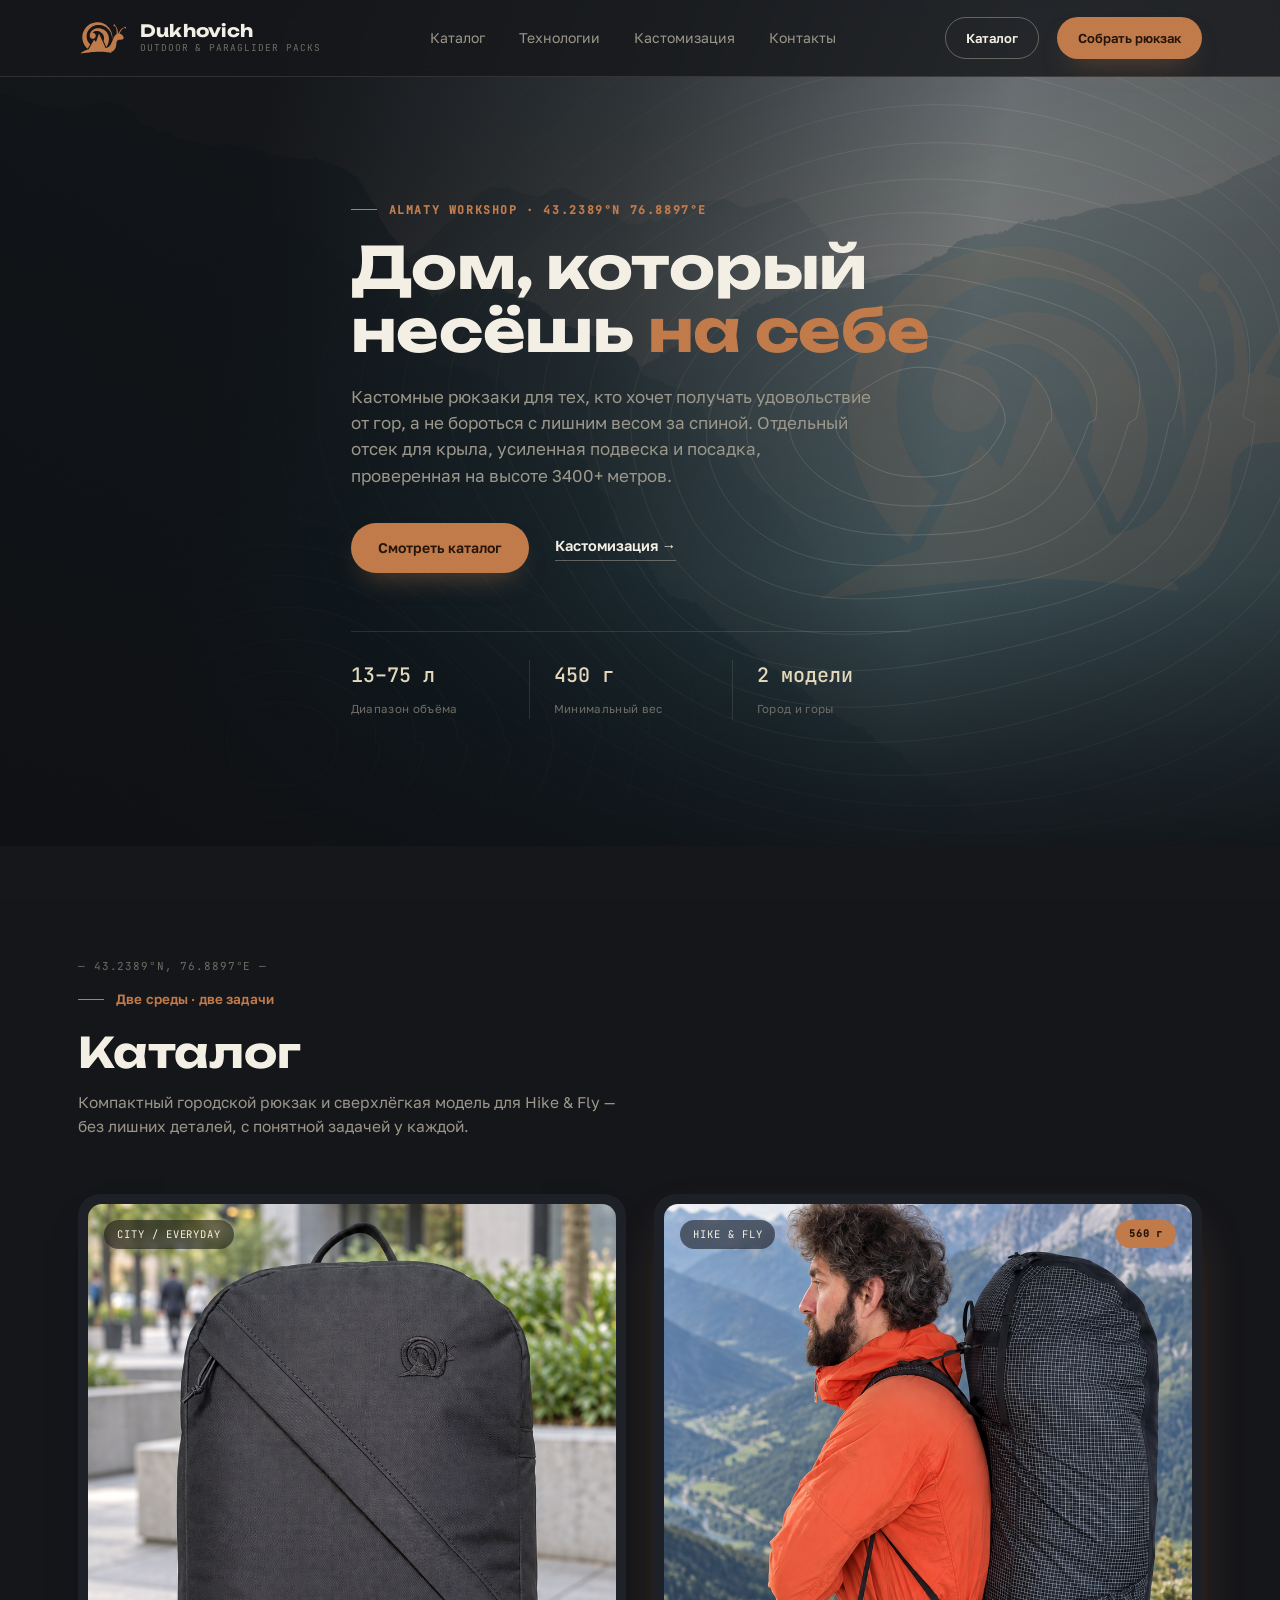
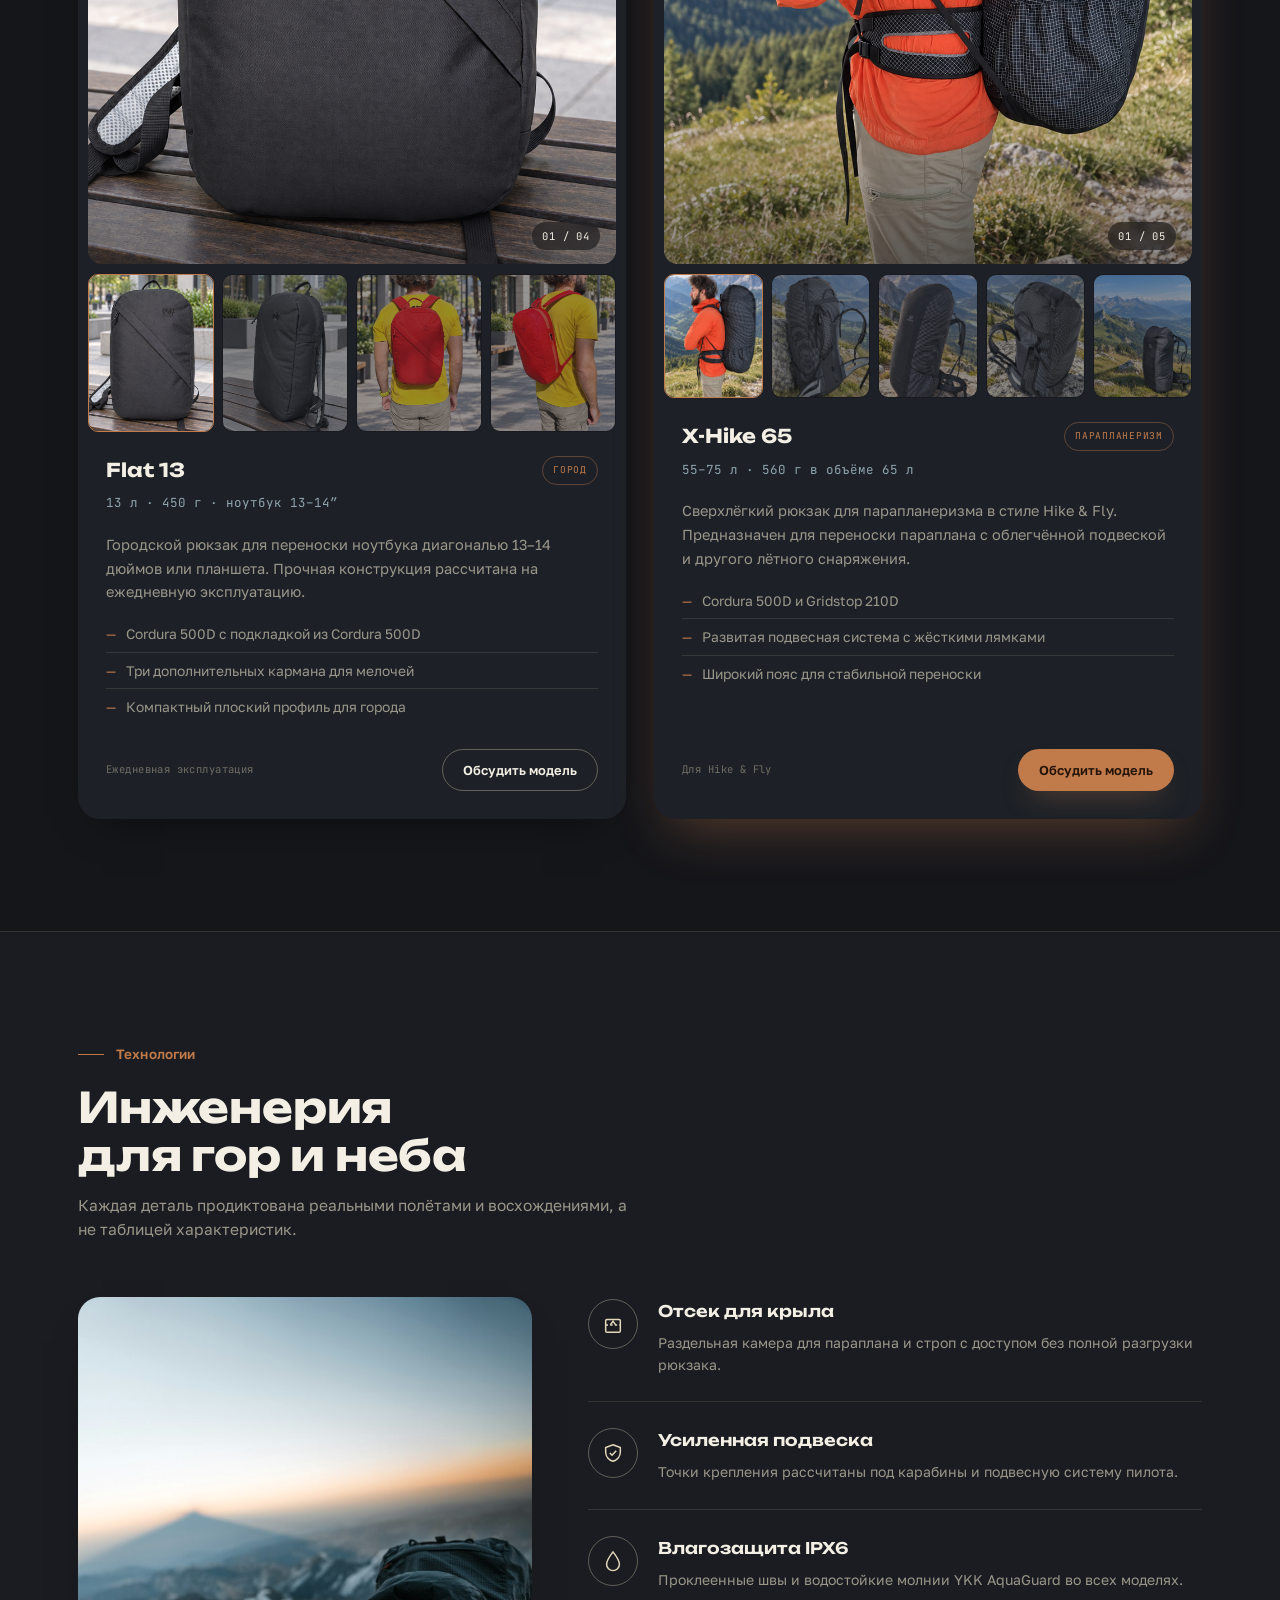
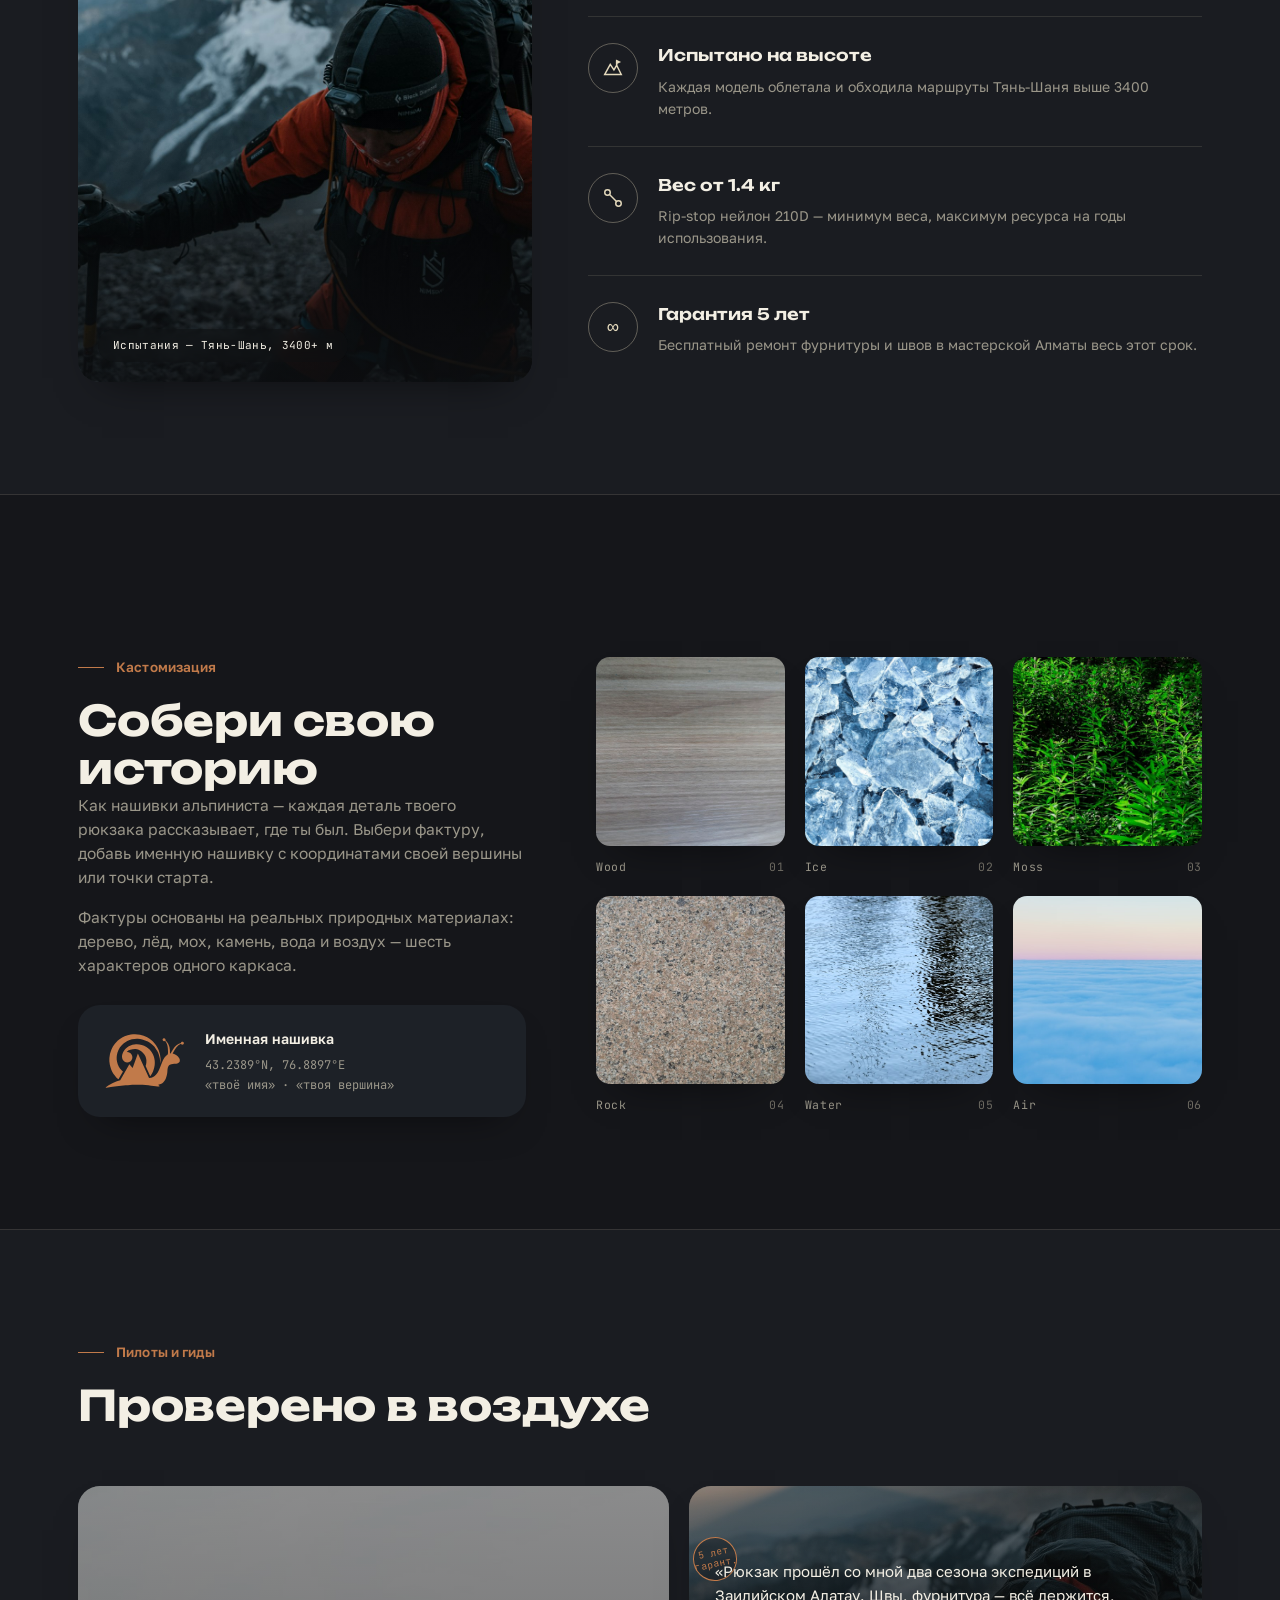
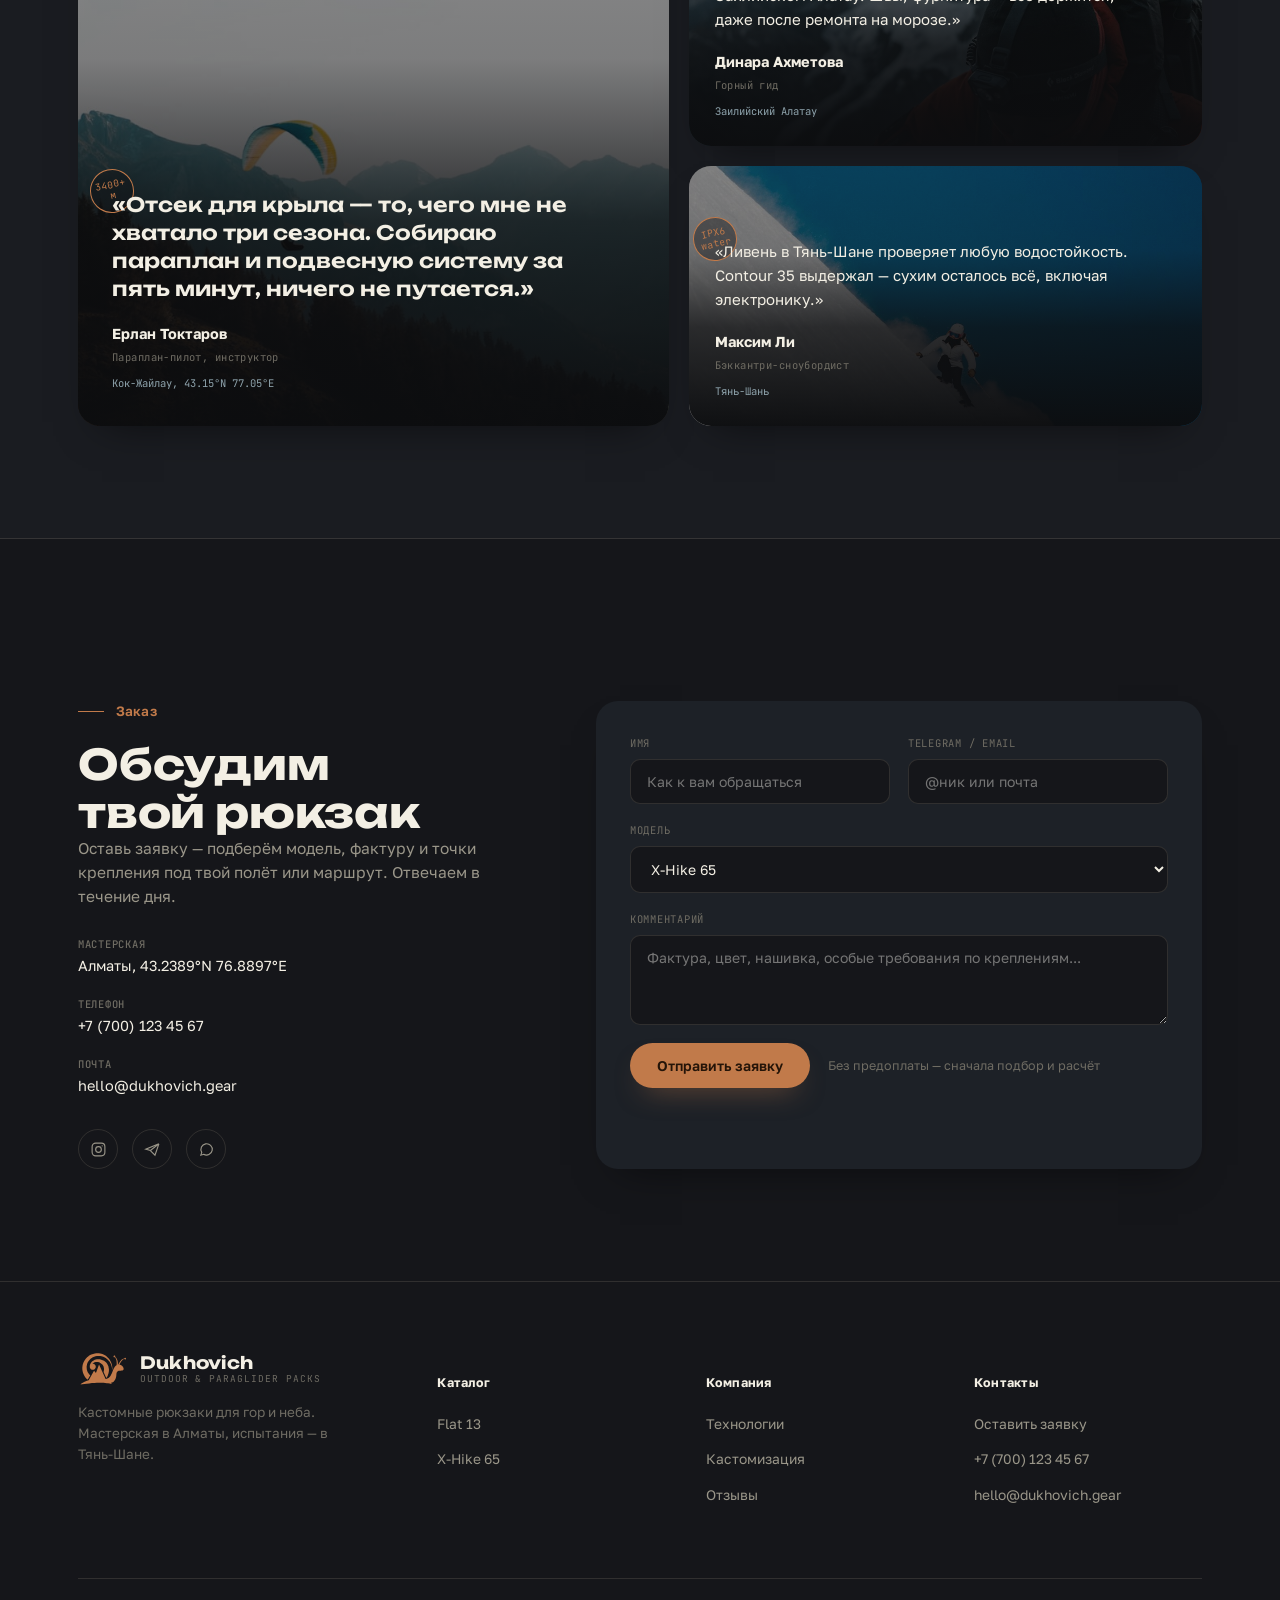
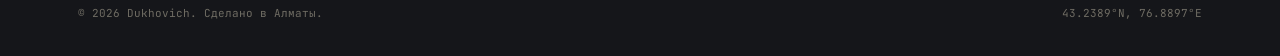
==== commit ee13bdff: "feat: replace catalog with Flat 13 and X-Hike 65" ====
--- a/index.html
+++ b/index.html
@@ -28,7 +28,6 @@
       <a href="#catalog">Каталог</a>
       <a href="#tech">Технологии</a>
       <a href="#custom">Кастомизация</a>
-      <a href="#philosophy">Философия</a>
       <a href="#contact">Контакты</a>
     </nav>
 
@@ -63,27 +62,10 @@
           <a href="#custom" class="link-arrow">Кастомизация →</a>
         </div>
         <div class="hero-stats">
-          <div class="stat"><b>35–90 л</b><span>Диапазон ёмкости</span></div>
-          <div class="stat"><b>1.4 кг</b><span>Минимальный вес</span></div>
-          <div class="stat"><b>3426 м</b><span>Высота испытаний</span></div>
-        </div>
-      </div>
-    </div>
-  </section>
-
-  <!-- PHILOSOPHY -->
-  <section id="philosophy" class="reveal">
-    <div class="bg-texture"></div>
-    <div class="wrap philosophy-grid">
-      <blockquote>
-        Дом не должен быть тяжёлым.<br>Свобода начинается там,<br>где заканчивается лишнее.
-        <span>— манифест Dukhovich</span>
-      </blockquote>
-      <div class="phil-text">
-        <div class="eyebrow">Философия бренда</div>
-        <p><strong>Dukhovich появился не из желания сделать ещё один рюкзак</strong>, а из простого вопроса: как сделать так, чтобы гора приносила удовольствие, а не борьбу со снаряжением. Освободить от лишнего веса — не только в граммах, но и в решениях, которые приходится принимать на маршруте.</p>
-        <p>Каждый контур на нашем шевроне — это пройденный маршрут. Каждая координата — конкретная точка на карте, где рюкзак прошёл проверку: ветром, высотой, весом подвесной системы.</p>
-        <p>Мы не добавляем лишнего. Каждый карман, стропа и шов существуют потому, что доказали пользу на маршруте — не потому, что хорошо смотрятся в каталоге. Поэтому у нас не десятки моделей, а несколько, доведённых до конца. Для парапланеристов это правило работает буквально: чем меньше лишнего в рюкзаке, тем больше сил остаётся на сам полёт.</p>
+          <div class="stat"><b>13–75 л</b><span>Диапазон объёма</span></div>
+          <div class="stat"><b>450 г</b><span>Минимальный вес</span></div>
+          <div class="stat"><b>2 модели</b><span>Город и горы</span></div>
+        </div>
       </div>
     </div>
   </section>
@@ -92,96 +74,85 @@
   <section id="catalog" class="reveal">
     <div class="wrap">
       <div class="coord-tag" style="margin-bottom:14px;">— 43.2389°N, 76.8897°E —</div>
-      <div class="eyebrow">Четыре высоты</div>
+      <div class="eyebrow">Две среды · две задачи</div>
       <h2 class="h-title">Каталог</h2>
-      <p class="section-sub">От городской повседневности до многодневных перелётов — каждая модель на своей высоте.</p>
+      <p class="section-sub">Компактный городской рюкзак и сверхлёгкая модель для Hike &amp; Fly — без лишних деталей, с понятной задачей у каждой.</p>
 
       <div class="catalog-grid stagger">
 
-        <!-- product 1 -->
-        <div class="product-card">
-          <div class="product-media">
-            <img src="assets/img/product-contour35.jpg" alt="Турист с рюкзаком CONTOUR 35 идёт по осеннему высокогорному лугу">
-            <div class="media-tag">City / Day</div>
+        <!-- Flat 13 -->
+        <article class="product-card">
+          <div class="product-gallery" data-product-gallery>
+            <div class="product-media">
+              <img class="product-main" src="assets/img/catalog/flat13-black-front.png" alt="Чёрный городской рюкзак Flat 13 на скамье, вид спереди">
+              <div class="media-tag">City / Everyday</div>
+              <div class="gallery-count" aria-hidden="true">01 / 04</div>
+            </div>
+            <div class="product-thumbs" aria-label="Фотографии рюкзака Flat 13">
+              <button class="product-thumb active" type="button" data-src="assets/img/catalog/flat13-black-front.png" data-alt="Чёрный городской рюкзак Flat 13 на скамье, вид спереди" aria-label="Flat 13, вид спереди" aria-pressed="true"><img src="assets/img/catalog/flat13-black-front.png" alt=""></button>
+              <button class="product-thumb" type="button" data-src="assets/img/catalog/flat13-black-angle.png" data-alt="Чёрный городской рюкзак Flat 13 на скамье, вид под углом" aria-label="Flat 13, вид под углом" aria-pressed="false"><img src="assets/img/catalog/flat13-black-angle.png" alt="" loading="lazy"></button>
+              <button class="product-thumb" type="button" data-src="assets/img/catalog/flat13-red-back.png" data-alt="Красный рюкзак Flat 13 на человеке в городской среде, вид сзади" aria-label="Flat 13 на человеке, вид сзади" aria-pressed="false"><img src="assets/img/catalog/flat13-red-back.png" alt="" loading="lazy"></button>
+              <button class="product-thumb" type="button" data-src="assets/img/catalog/flat13-red-angle.png" data-alt="Красный рюкзак Flat 13 на человеке в городской среде, вид под углом" aria-label="Flat 13 на человеке, вид под углом" aria-pressed="false"><img src="assets/img/catalog/flat13-red-angle.png" alt="" loading="lazy"></button>
+            </div>
           </div>
           <div class="product-body">
-            <h3 class="product-title">CONTOUR 35</h3>
-            <div class="product-cap">35 л · 1.4 кг</div>
+            <div class="product-heading">
+              <div>
+                <h3 class="product-title">Flat 13</h3>
+                <div class="product-cap">13 л · 450 г · ноутбук 13–14″</div>
+              </div>
+              <span class="product-use">Город</span>
+            </div>
+            <p class="product-description">Городской рюкзак для переноски ноутбука диагональю 13–14 дюймов или планшета. Прочная конструкция рассчитана на ежедневную эксплуатацию.</p>
             <ul class="product-specs">
-              <li>Городской и однодневные вылеты</li>
-              <li>Rip-stop нейлон 210D</li>
-              <li>Скрытый карман для документов</li>
+              <li>Cordura 500D с подкладкой из Cordura 500D</li>
+              <li>Три дополнительных кармана для мелочей</li>
+              <li>Компактный плоский профиль для города</li>
             </ul>
             <div class="product-foot">
-              <div class="product-price"><small>от</small>62 000 ₸</div>
-              <a href="#contact" class="btn btn-outline btn-sm">Настроить</a>
-            </div>
-          </div>
-        </div>
-
-        <!-- product 2 -->
-        <div class="product-card">
-          <div class="product-media">
-            <img src="assets/img/product-summit55.jpg" alt="Турист с рюкзаком SUMMIT 55 смотрит на горную долину и озеро">
-            <div class="media-tag">Trekking</div>
+              <div class="product-note">Ежедневная эксплуатация</div>
+              <a href="#contact" class="btn btn-outline btn-sm">Обсудить модель</a>
+            </div>
+          </div>
+        </article>
+
+        <!-- X-Hike 65 -->
+        <article class="product-card flagship">
+          <div class="product-gallery" data-product-gallery>
+            <div class="product-media">
+              <img class="product-main" src="assets/img/catalog/xhike65-on-person.png" alt="Рюкзак X-Hike 65 на человеке в горах, вид сбоку">
+              <div class="media-tag">Hike &amp; Fly</div>
+              <div class="flagship-ribbon">560 г</div>
+              <div class="gallery-count" aria-hidden="true">01 / 05</div>
+            </div>
+            <div class="product-thumbs" aria-label="Фотографии рюкзака X-Hike 65">
+              <button class="product-thumb active" type="button" data-src="assets/img/catalog/xhike65-on-person.png" data-alt="Рюкзак X-Hike 65 на человеке в горах, вид сбоку" aria-label="X-Hike 65 на человеке" aria-pressed="true"><img src="assets/img/catalog/xhike65-on-person.png" alt=""></button>
+              <button class="product-thumb" type="button" data-src="assets/img/catalog/xhike65-suspension.png" data-alt="Подвесная система рюкзака X-Hike 65 на фоне гор" aria-label="Подвесная система X-Hike 65" aria-pressed="false"><img src="assets/img/catalog/xhike65-suspension.png" alt="" loading="lazy"></button>
+              <button class="product-thumb" type="button" data-src="assets/img/catalog/xhike65-front.png" data-alt="Рюкзак X-Hike 65 на скале, вид спереди и сбоку" aria-label="X-Hike 65, вид спереди" aria-pressed="false"><img src="assets/img/catalog/xhike65-front.png" alt="" loading="lazy"></button>
+              <button class="product-thumb" type="button" data-src="assets/img/catalog/xhike65-top.png" data-alt="Верх и компрессионная система рюкзака X-Hike 65" aria-label="Верх рюкзака X-Hike 65" aria-pressed="false"><img src="assets/img/catalog/xhike65-top.png" alt="" loading="lazy"></button>
+              <button class="product-thumb" type="button" data-src="assets/img/catalog/xhike65-overview.png" data-alt="Рюкзак X-Hike 65 на альпийском склоне с панорамой гор" aria-label="X-Hike 65 в горном пейзаже" aria-pressed="false"><img src="assets/img/catalog/xhike65-overview.png" alt="" loading="lazy"></button>
+            </div>
           </div>
           <div class="product-body">
-            <h3 class="product-title">SUMMIT 55</h3>
-            <div class="product-cap">55 л · 1.9 кг</div>
+            <div class="product-heading">
+              <div>
+                <h3 class="product-title">X-Hike 65</h3>
+                <div class="product-cap">55–75 л · 560 г в объёме 65 л</div>
+              </div>
+              <span class="product-use">Парапланеризм</span>
+            </div>
+            <p class="product-description">Сверхлёгкий рюкзак для парапланеризма в стиле Hike &amp; Fly. Предназначен для переноски параплана с облегчённой подвеской и другого лётного снаряжения.</p>
             <ul class="product-specs">
-              <li>Треккинг и мультиспорт</li>
-              <li>Съёмный поясной ремень</li>
-              <li>Компрессионные стропы 3 уровня</li>
+              <li>Cordura 500D и Gridstop 210D</li>
+              <li>Развитая подвесная система с жёсткими лямками</li>
+              <li>Широкий пояс для стабильной переноски</li>
             </ul>
             <div class="product-foot">
-              <div class="product-price"><small>от</small>98 000 ₸</div>
-              <a href="#contact" class="btn btn-outline btn-sm">Настроить</a>
-            </div>
-          </div>
-        </div>
-
-        <!-- product 3 - flagship -->
-        <div class="product-card flagship">
-          <div class="product-media">
-            <img src="assets/img/feature-paraglider.jpg" alt="Пилот параплана летит на фоне заснеженных вершин Альп">
-            <div class="media-tag">Paraglider</div>
-            <div class="flagship-ribbon">Выбор пилотов</div>
-          </div>
-          <div class="product-body">
-            <h3 class="product-title">GLIDER 75 PRO</h3>
-            <div class="product-cap">75+15 л · 2.6 кг</div>
-            <ul class="product-specs">
-              <li>Отдельный отсек для крыла и строп</li>
-              <li>Точки крепления подвесной системы</li>
-              <li>Усиленное дно, влагозащита IPX6</li>
-            </ul>
-            <div class="product-foot">
-              <div class="product-price"><small>от</small>149 000 ₸</div>
-              <a href="#contact" class="btn btn-primary btn-sm">Настроить</a>
-            </div>
-          </div>
-        </div>
-
-        <!-- product 4 -->
-        <div class="product-card">
-          <div class="product-media">
-            <img src="assets/img/product-expedition90.jpg" alt="Альпинист с большим экспедиционным рюкзаком и ледорубом идёт к леднику">
-            <div class="media-tag">Expedition</div>
-          </div>
-          <div class="product-body">
-            <h3 class="product-title">EXPEDITION 90</h3>
-            <div class="product-cap">90+15 л · 3.1 кг</div>
-            <ul class="product-specs">
-              <li>Многодневные перелёты и экспедиции</li>
-              <li>Каркасная спинка с вентиляцией</li>
-              <li>Крепления под треккинговые палки</li>
-            </ul>
-            <div class="product-foot">
-              <div class="product-price"><small>от</small>172 000 ₸</div>
-              <a href="#contact" class="btn btn-outline btn-sm">Настроить</a>
-            </div>
-          </div>
-        </div>
+              <div class="product-note">Для Hike &amp; Fly</div>
+              <a href="#contact" class="btn btn-primary btn-sm">Обсудить модель</a>
+            </div>
+          </div>
+        </article>
 
       </div>
     </div>
@@ -383,10 +354,8 @@
           <div class="form-field full">
             <label for="f-model">Модель</label>
             <select id="f-model">
-              <option>CONTOUR 35</option>
-              <option selected>GLIDER 75 PRO</option>
-              <option>SUMMIT 55</option>
-              <option>EXPEDITION 90</option>
+              <option>Flat 13</option>
+              <option selected>X-Hike 65</option>
               <option>Не уверен(а) — нужна консультация</option>
             </select>
           </div>
@@ -424,16 +393,13 @@
       <div class="footer-col">
         <h5>Каталог</h5>
         <ul>
-          <li><a href="#catalog">Contour 35</a></li>
-          <li><a href="#catalog">Summit 55</a></li>
-          <li><a href="#catalog">Glider 75 Pro</a></li>
-          <li><a href="#catalog">Expedition 90</a></li>
+          <li><a href="#catalog">Flat 13</a></li>
+          <li><a href="#catalog">X-Hike 65</a></li>
         </ul>
       </div>
       <div class="footer-col">
         <h5>Компания</h5>
         <ul>
-          <li><a href="#philosophy">Философия</a></li>
           <li><a href="#tech">Технологии</a></li>
           <li><a href="#custom">Кастомизация</a></li>
           <li><a href="#pilots">Отзывы</a></li>
--- a/assets/css/site.css
+++ b/assets/css/site.css
@@ -235,28 +235,9 @@
     width:560px;height:auto;opacity:0.09;z-index:1;
   }
 
-  /* ---------- philosophy ---------- */
-  #philosophy{background:var(--bg-alt);border-top:1px solid var(--border);border-bottom:1px solid var(--border);overflow:hidden;}
-  #philosophy .bg-texture{
-    position:absolute;inset:0;background:url('../img/texture-rock.jpg') center/cover;
-    opacity:0.05;filter:grayscale(1);
-  }
-  .philosophy-grid{display:grid;grid-template-columns:1fr 1fr;gap:70px;align-items:start;position:relative;}
-  blockquote{
-    font-family:var(--display);
-    font-size:clamp(22px,2.7vw,30px);
-    line-height:1.4;font-weight:600;color:var(--ink);
-    border-left:2px solid var(--accent);
-    padding-left:28px;margin:0;
-    text-wrap:balance;
-  }
-  blockquote span{display:block;color:var(--muted-2);font-size:12px;font-family:var(--mono);margin-top:20px;letter-spacing:0.08em;text-transform:uppercase;font-weight:400;}
-  .phil-text p{color:var(--muted);margin-bottom:16px;font-size:15.5px;max-width:480px;}
-  .phil-text strong{color:var(--ink);}
-
   /* ---------- catalog ---------- */
   .catalog-grid{
-    display:grid;grid-template-columns:repeat(2,1fr);gap:26px;margin-top:56px;
+    display:grid;grid-template-columns:repeat(2,minmax(0,1fr));gap:28px;margin-top:56px;align-items:start;
   }
   .product-card{
     background:var(--panel);
@@ -267,12 +248,14 @@
   }
   .product-card:hover{transform:translateY(-4px);box-shadow:var(--shadow-2);}
   .product-card.flagship{box-shadow:0 24px 54px -18px rgba(193,122,74,0.4);}
-  .product-media{position:relative;aspect-ratio:16/10;overflow:hidden;background:var(--bg);flex:none;}
-  .product-media img{width:100%;height:100%;object-fit:cover;transition:transform .6s ease;filter:saturate(0.92) contrast(1.04);}
-  .product-card:hover .product-media img{transform:scale(1.06);}
+  .product-gallery{padding:10px 10px 0;}
+  .product-media{position:relative;aspect-ratio:4/5;overflow:hidden;background:var(--bg);border-radius:calc(var(--radius-lg) - 8px);}
+  .product-main{width:100%;height:100%;object-fit:cover;transition:opacity .18s ease,transform .6s ease;filter:saturate(0.94) contrast(1.03);}
+  .product-main.is-switching{opacity:0.35;}
+  .product-card:hover .product-main{transform:scale(1.025);}
   .product-media::after{
     content:"";position:absolute;inset:0;
-    background:linear-gradient(to top, var(--panel) 0%, rgba(29,33,39,0.1) 55%, rgba(29,33,39,0) 72%);
+    background:linear-gradient(to top, rgba(15,16,19,0.5) 0%, rgba(15,16,19,0) 30%);pointer-events:none;
   }
   .media-tag{
     position:absolute;left:16px;top:16px;z-index:2;
@@ -286,10 +269,28 @@
     font-family:var(--mono);font-size:10px;letter-spacing:0.08em;
     padding:6px 13px;font-weight:700;border-radius:var(--radius-pill);
   }
-  .product-body{padding:26px 28px 28px;display:flex;flex-direction:column;flex:1;}
+  .gallery-count{
+    position:absolute;right:16px;bottom:14px;z-index:2;
+    font-family:var(--mono);font-size:10.5px;letter-spacing:0.08em;color:var(--ink);
+    background:rgba(15,16,19,0.55);backdrop-filter:blur(6px);padding:6px 10px;border-radius:var(--radius-pill);
+  }
+  .product-thumbs{display:grid;grid-template-columns:repeat(auto-fit,minmax(56px,1fr));gap:8px;padding:10px 0 0;}
+  .product-thumb{
+    appearance:none;border:1px solid transparent;background:var(--bg);padding:0;overflow:hidden;
+    aspect-ratio:4/5;border-radius:10px;cursor:pointer;opacity:0.55;
+    transition:opacity .2s ease,border-color .2s ease,transform .2s ease;
+  }
+  .product-thumb img{width:100%;height:100%;object-fit:cover;display:block;}
+  .product-thumb:hover{opacity:0.85;transform:translateY(-2px);}
+  .product-thumb.active{opacity:1;border-color:var(--accent);}
+  .product-thumb:focus-visible{outline:2px solid var(--ink);outline-offset:2px;}
+  .product-body{padding:24px 28px 28px;display:flex;flex-direction:column;flex:1;}
+  .product-heading{display:flex;align-items:flex-start;justify-content:space-between;gap:16px;}
   .product-title{font-family:var(--display);font-size:19px;font-weight:700;letter-spacing:0;margin-bottom:8px;}
   .product-cap{font-family:var(--mono);font-size:12.5px;color:var(--glacier);}
-  .product-specs{margin:20px 0 24px;}
+  .product-use{font-family:var(--mono);font-size:9.5px;letter-spacing:0.08em;text-transform:uppercase;color:var(--accent);border:1px solid rgba(193,122,74,0.4);border-radius:var(--radius-pill);padding:6px 10px;white-space:nowrap;}
+  .product-description{color:var(--muted);font-size:14.5px;line-height:1.65;margin:20px 0 12px;}
+  .product-specs{margin:0 0 24px;}
   .product-specs li{
     display:flex;gap:10px;font-size:13.8px;color:var(--muted);padding:7px 0;
     border-top:1px solid var(--line-faint);
@@ -297,8 +298,7 @@
   .product-specs li:first-child{border-top:none;}
   .product-specs li::before{content:"—";color:var(--accent);flex:none;}
   .product-foot{display:flex;align-items:center;justify-content:space-between;gap:14px;margin-top:auto;}
-  .product-price{font-family:var(--mono);font-size:16px;}
-  .product-price small{display:block;font-size:10.5px;color:var(--muted-2);font-family:var(--sans);letter-spacing:0.04em;margin-bottom:2px;}
+  .product-note{font-family:var(--mono);font-size:10.5px;letter-spacing:0.04em;color:var(--muted-2);}
 
   /* ---------- tech ---------- */
   #tech{background:var(--bg-alt);border-top:1px solid var(--border);border-bottom:1px solid var(--border);}
@@ -425,7 +425,7 @@
 
   /* ---------- responsive ---------- */
   @media (max-width:980px){
-    .philosophy-grid,.custom-layout,.contact-grid{grid-template-columns:1fr;gap:40px;}
+    .custom-layout,.contact-grid{grid-template-columns:1fr;gap:40px;}
     .catalog-grid{grid-template-columns:1fr;}
     .tech-layout{grid-template-columns:1fr;}
     .tech-visual{min-height:280px;}
@@ -459,6 +459,10 @@
     .hero-stats .stat:last-child{border-bottom:none;padding-bottom:0;}
     .swatch-grid{grid-template-columns:repeat(2,1fr);}
     .form-row{grid-template-columns:1fr;}
+    .product-body{padding:22px 20px 24px;}
+    .product-heading,.product-foot{align-items:flex-start;flex-direction:column;}
+    .product-thumbs{display:flex;overflow-x:auto;padding-bottom:4px;scrollbar-width:thin;}
+    .product-thumb{flex:0 0 68px;}
     .footer-top{grid-template-columns:1fr;gap:32px;}
     section{padding:76px 0;}
   }
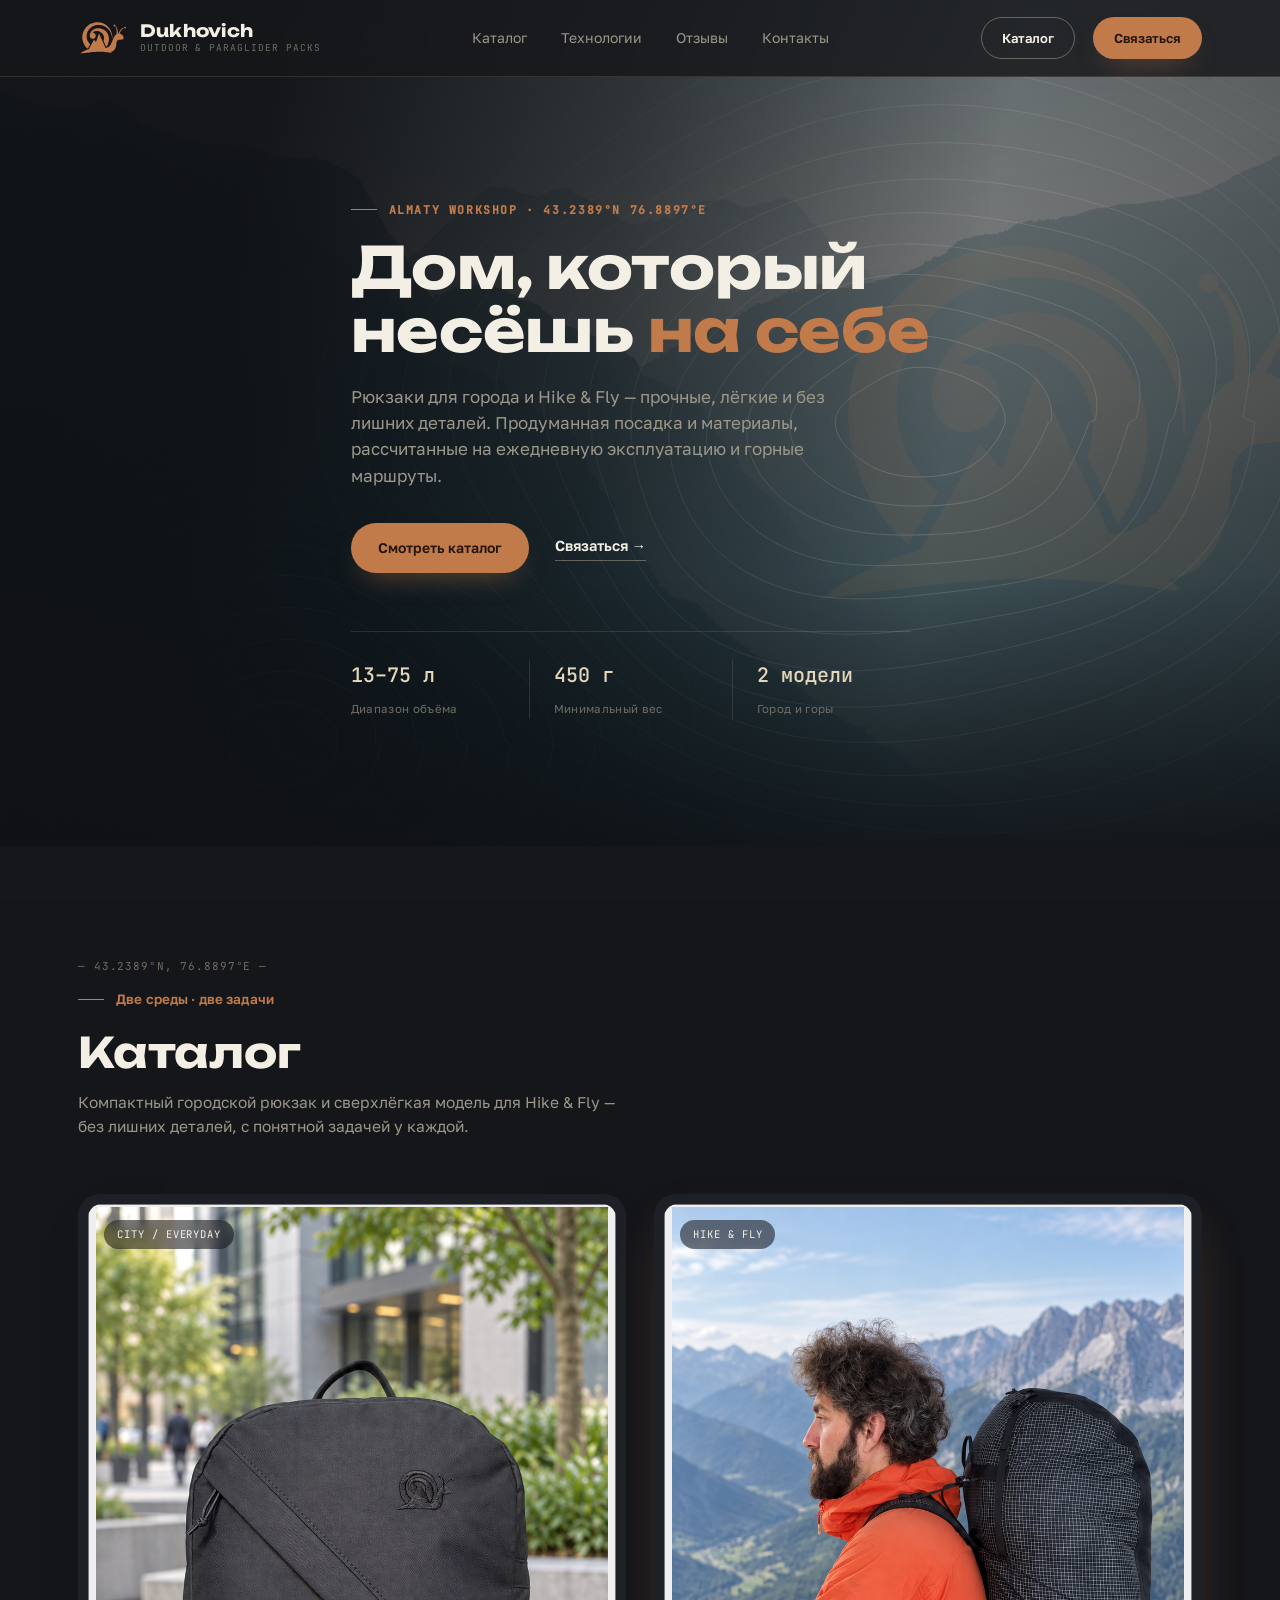
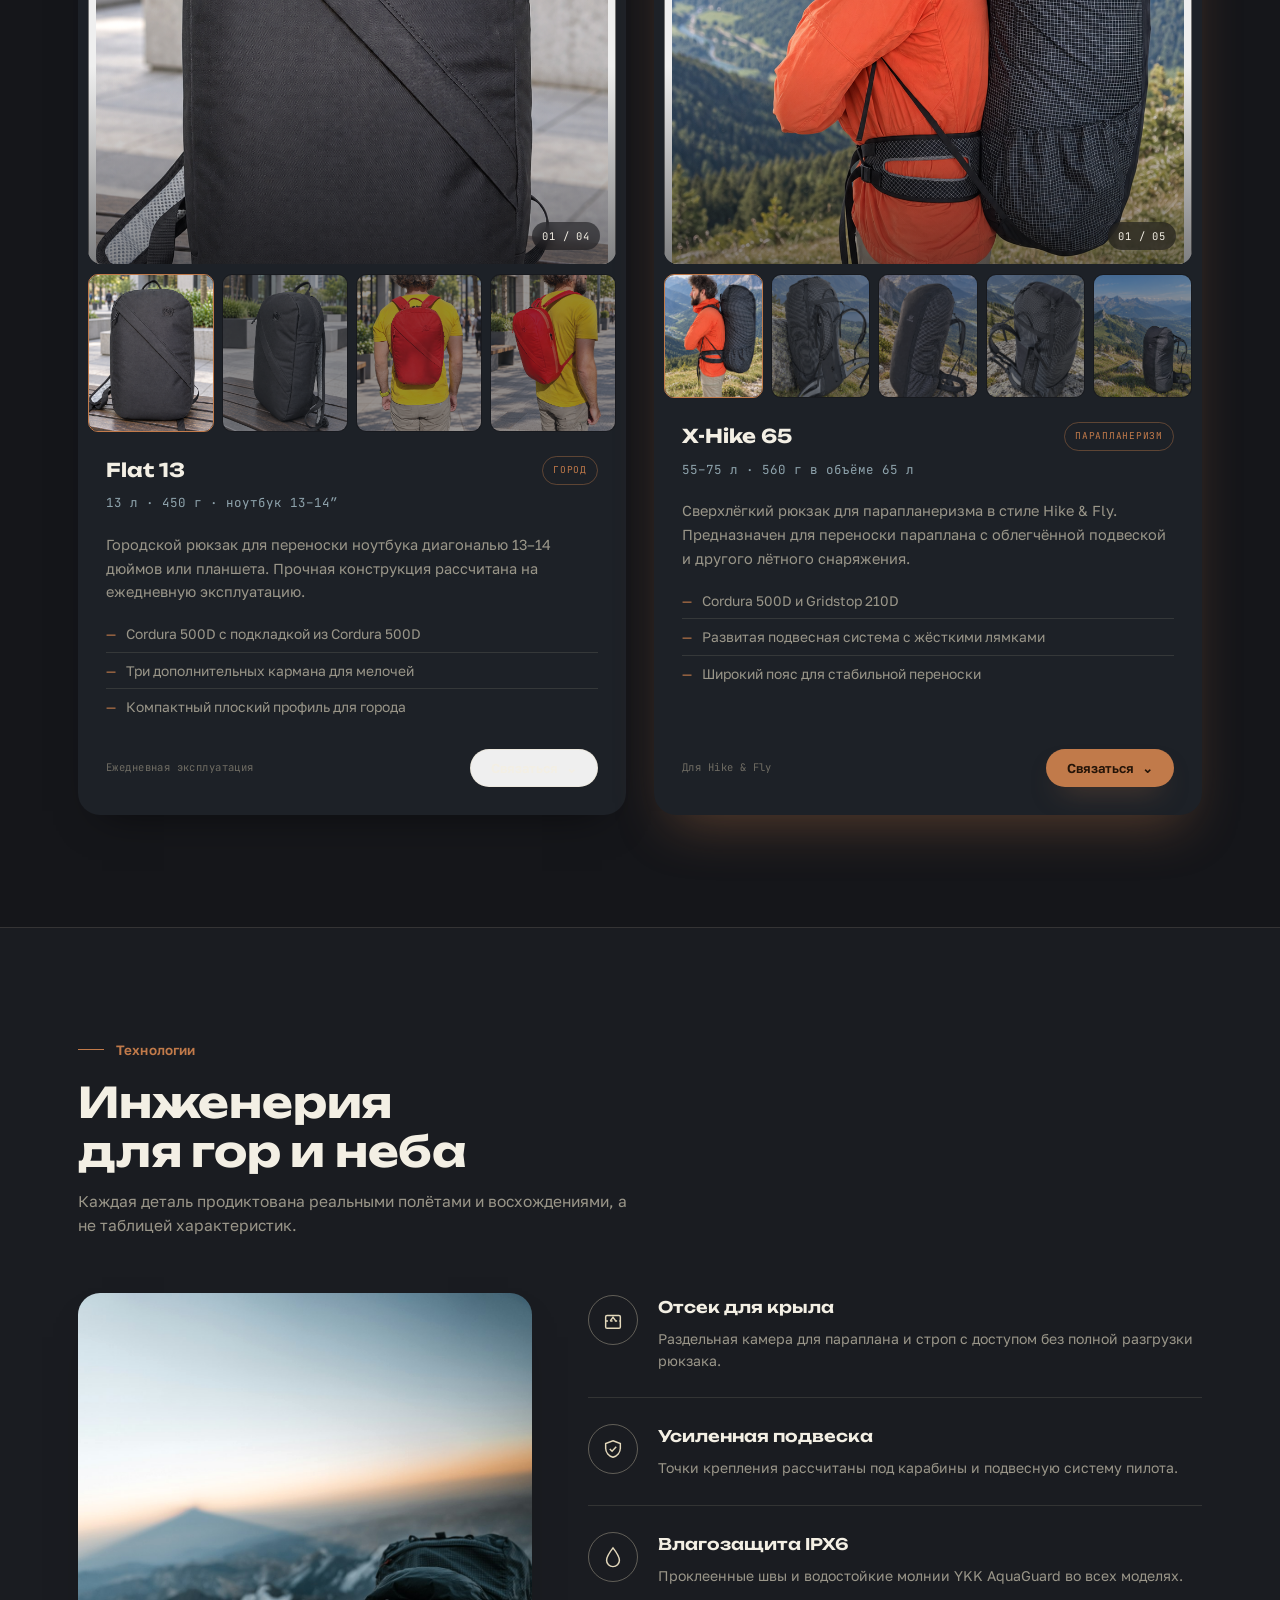
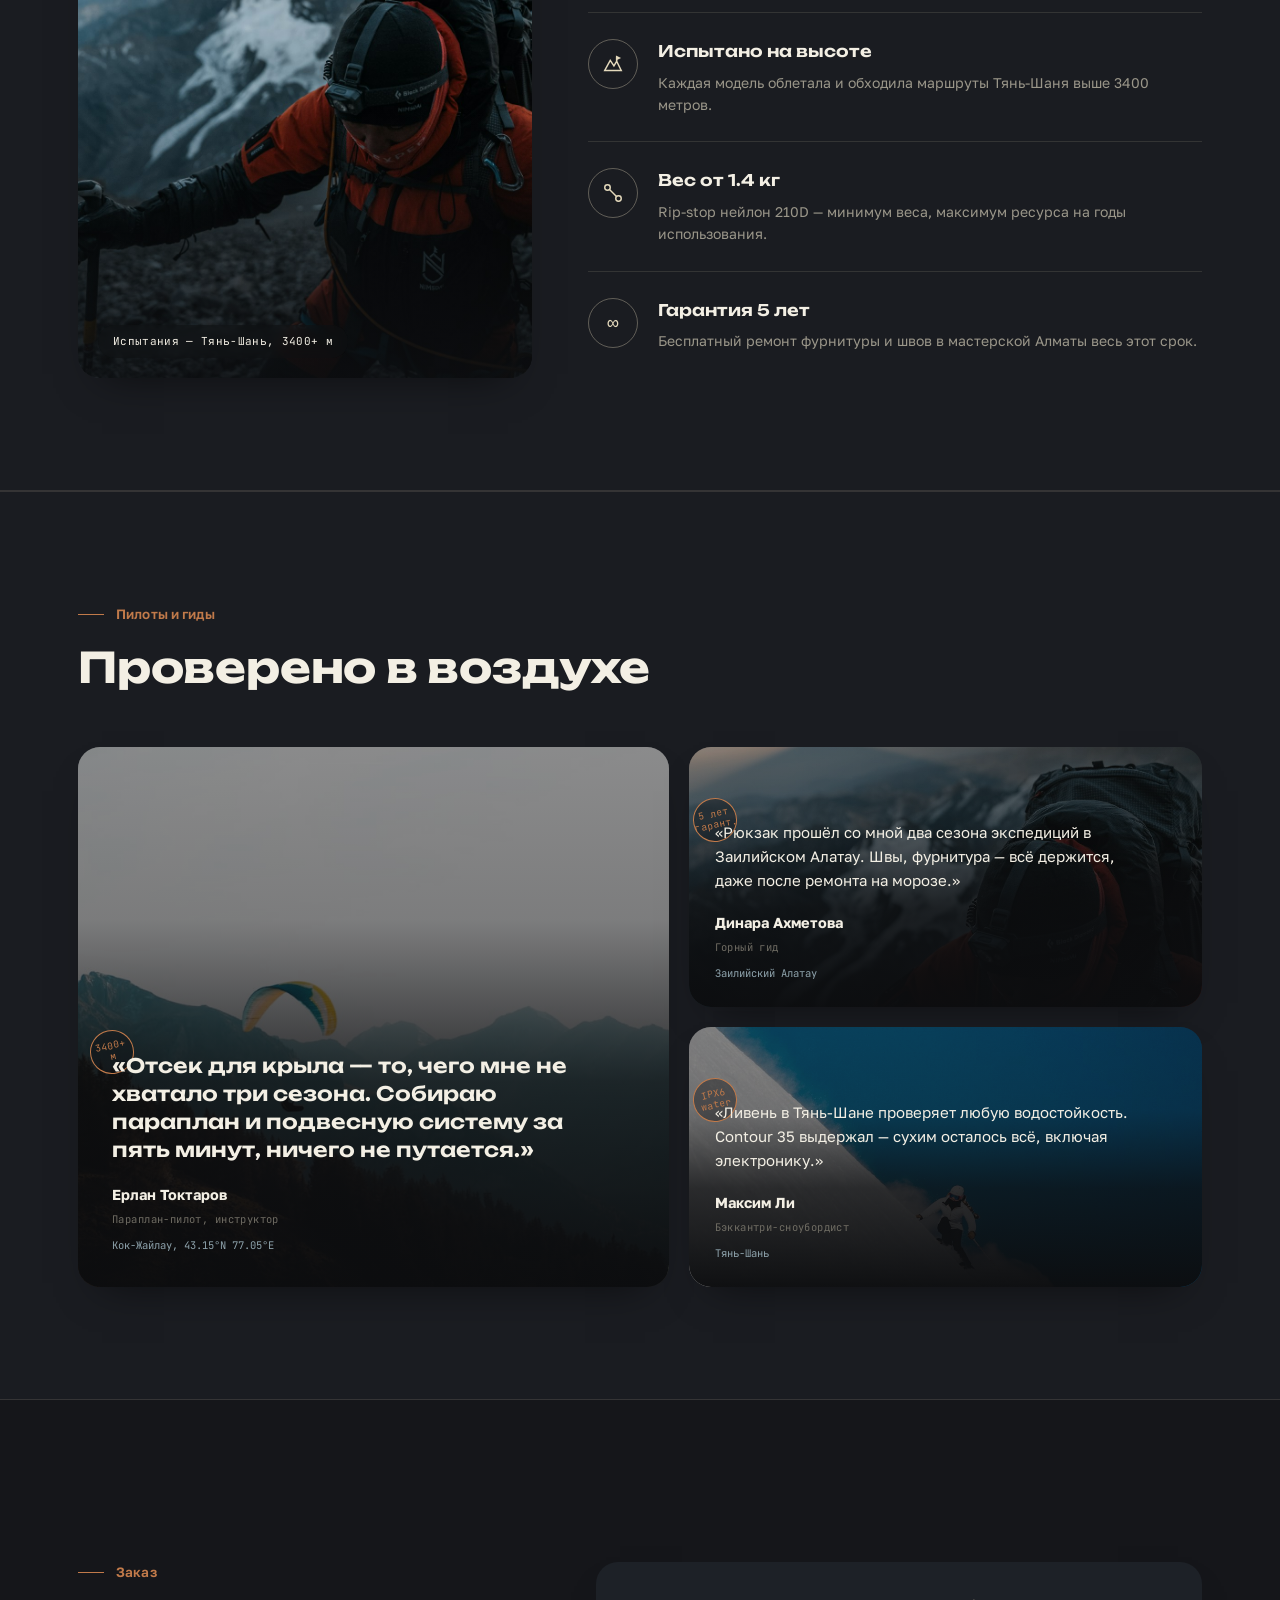
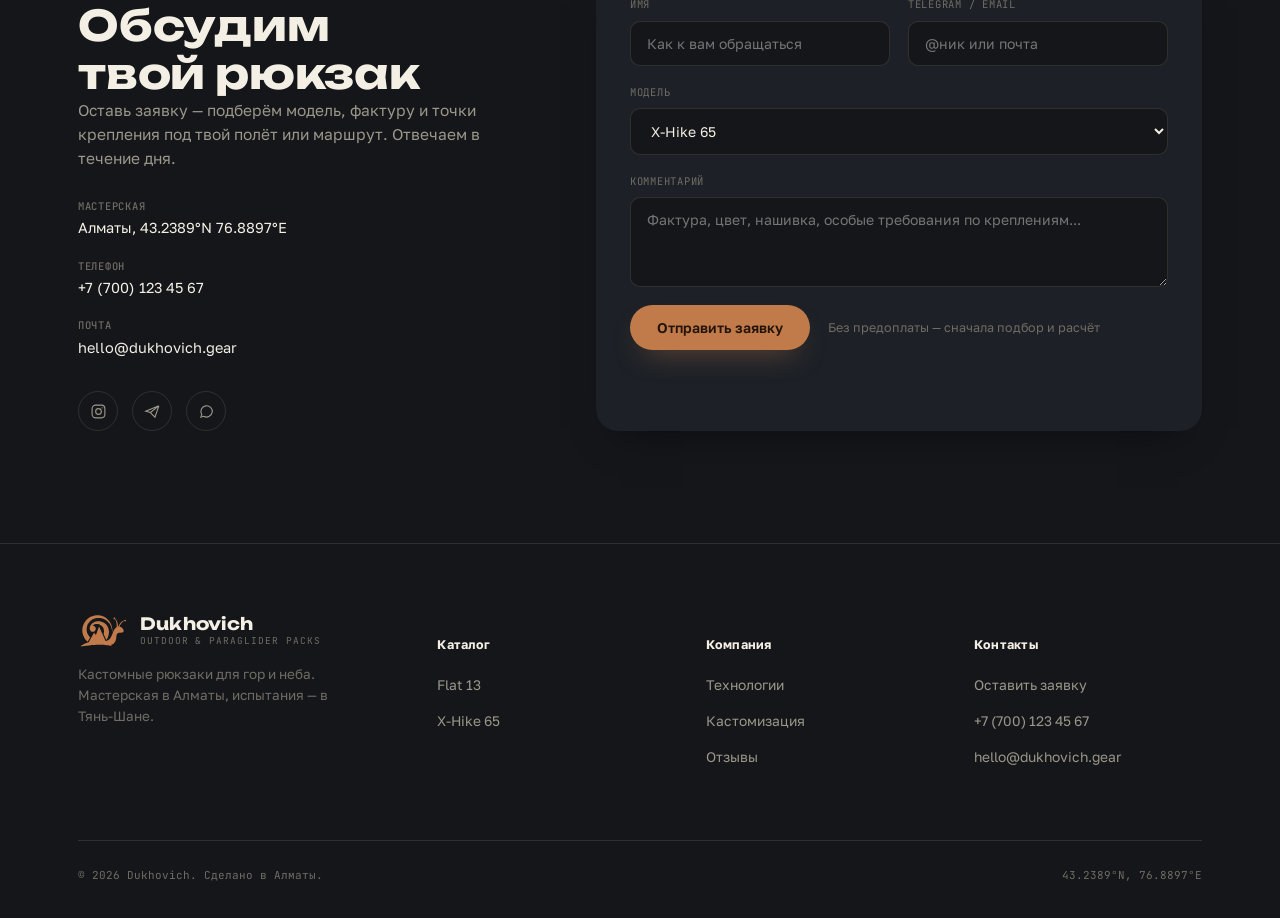
==== commit cf3dfa6d: "chore: prepare site for GitHub Pages" ====
--- a/index.html
+++ b/index.html
@@ -4,9 +4,9 @@
 <meta charset="UTF-8">
 <meta name="viewport" content="width=device-width, initial-scale=1.0">
 <title>Dukhovich — рюкзаки для аутдора и парапланеризма</title>
-<meta name="description" content="Кастомные профессиональные рюкзаки для треккинга и парапланеризма. Отсек для крыла, усиленная подвеска, испытано на высоте 3400+ м. Мастерская в Алматы.">
+<meta name="description" content="Городские рюкзаки и сверхлёгкие модели для парапланеризма. Прочные материалы, продуманная подвеска и производство в Алматы.">
 <meta property="og:title" content="Dukhovich — рюкзаки для аутдора и парапланеризма">
-<meta property="og:description" content="Кастомные профессиональные рюкзаки для треккинга и парапланеризма. Отсек для крыла, усиленная подвеска, испытано на высоте 3400+ м.">
+<meta property="og:description" content="Городские рюкзаки и сверхлёгкие модели для парапланеризма. Прочные материалы и продуманная подвеска.">
 <link rel="icon" type="image/svg+xml" href="sources/Logo.svg">
 <script>document.documentElement.classList.add('js');</script>
 <link rel="stylesheet" href="assets/fonts/embedded-fonts.css">
@@ -27,13 +27,13 @@
     <nav class="main-nav" id="mainNav">
       <a href="#catalog">Каталог</a>
       <a href="#tech">Технологии</a>
-      <a href="#custom">Кастомизация</a>
+      <a href="#pilots">Отзывы</a>
       <a href="#contact">Контакты</a>
     </nav>
 
     <div class="header-cta">
       <a href="#catalog" class="btn btn-outline btn-sm">Каталог</a>
-      <a href="#contact" class="btn btn-primary btn-sm">Собрать рюкзак</a>
+      <a href="#contact" class="btn btn-primary btn-sm">Связаться</a>
       <button class="nav-toggle" id="navToggle" aria-label="Меню">
         <svg width="26" height="26" viewBox="0 0 24 24" fill="none" stroke="currentColor" stroke-width="1.6"><line x1="3" y1="6" x2="21" y2="6"/><line x1="3" y1="12" x2="21" y2="12"/><line x1="3" y1="18" x2="21" y2="18"/></svg>
       </button>
@@ -56,10 +56,10 @@
       <div class="hero-inner">
         <div class="eyebrow mono-tag">Almaty workshop · 43.2389°N 76.8897°E</div>
         <h1>Дом, который<br>несёшь <em>на себе</em></h1>
-        <p class="lead">Кастомные рюкзаки для тех, кто хочет получать удовольствие от гор, а не бороться с лишним весом за спиной. Отдельный отсек для крыла, усиленная подвеска и посадка, проверенная на высоте 3400+ метров.</p>
+        <p class="lead">Рюкзаки для города и Hike &amp; Fly — прочные, лёгкие и без лишних деталей. Продуманная посадка и материалы, рассчитанные на ежедневную эксплуатацию и горные маршруты.</p>
         <div class="hero-actions">
           <a href="#catalog" class="btn btn-primary">Смотреть каталог</a>
-          <a href="#custom" class="link-arrow">Кастомизация →</a>
+          <a href="#contact" class="link-arrow">Связаться →</a>
         </div>
         <div class="hero-stats">
           <div class="stat"><b>13–75 л</b><span>Диапазон объёма</span></div>
@@ -84,8 +84,12 @@
         <article class="product-card">
           <div class="product-gallery" data-product-gallery>
             <div class="product-media">
-              <img class="product-main" src="assets/img/catalog/flat13-black-front.png" alt="Чёрный городской рюкзак Flat 13 на скамье, вид спереди">
+              <button class="product-main-button" type="button" aria-label="Увеличить фотографии Flat 13">
+                <img class="product-main" src="assets/img/catalog/flat13-black-front.png" alt="Чёрный городской рюкзак Flat 13 на скамье, вид спереди">
+                <span class="product-zoom-label">Увеличить</span>
+              </button>
               <div class="media-tag">City / Everyday</div>
+              <div class="weight-badge">450 г</div>
               <div class="gallery-count" aria-hidden="true">01 / 04</div>
             </div>
             <div class="product-thumbs" aria-label="Фотографии рюкзака Flat 13">
@@ -111,7 +115,14 @@
             </ul>
             <div class="product-foot">
               <div class="product-note">Ежедневная эксплуатация</div>
-              <a href="#contact" class="btn btn-outline btn-sm">Обсудить модель</a>
+              <div class="messenger-cta" data-message="Здравствуйте! Интересует рюкзак Flat 13: объём 13 л, вес 450 г. Подскажите, пожалуйста, по наличию и срокам изготовления.">
+                <button class="btn btn-outline btn-sm messenger-toggle" type="button" aria-expanded="false" aria-controls="flat13-messengers">Связаться <span aria-hidden="true">⌄</span></button>
+                <div class="messenger-menu" id="flat13-messengers" role="menu" hidden>
+                  <button type="button" role="menuitem" data-messenger="vk">VK</button>
+                  <button type="button" role="menuitem" data-messenger="telegram">Telegram</button>
+                  <button type="button" role="menuitem" data-messenger="whatsapp">WhatsApp</button>
+                </div>
+              </div>
             </div>
           </div>
         </article>
@@ -120,9 +131,12 @@
         <article class="product-card flagship">
           <div class="product-gallery" data-product-gallery>
             <div class="product-media">
-              <img class="product-main" src="assets/img/catalog/xhike65-on-person.png" alt="Рюкзак X-Hike 65 на человеке в горах, вид сбоку">
+              <button class="product-main-button" type="button" aria-label="Увеличить фотографии X-Hike 65">
+                <img class="product-main" src="assets/img/catalog/xhike65-on-person.png" alt="Рюкзак X-Hike 65 на человеке в горах, вид сбоку">
+                <span class="product-zoom-label">Увеличить</span>
+              </button>
               <div class="media-tag">Hike &amp; Fly</div>
-              <div class="flagship-ribbon">560 г</div>
+              <div class="weight-badge">560 г</div>
               <div class="gallery-count" aria-hidden="true">01 / 05</div>
             </div>
             <div class="product-thumbs" aria-label="Фотографии рюкзака X-Hike 65">
@@ -149,7 +163,14 @@
             </ul>
             <div class="product-foot">
               <div class="product-note">Для Hike &amp; Fly</div>
-              <a href="#contact" class="btn btn-primary btn-sm">Обсудить модель</a>
+              <div class="messenger-cta" data-message="Здравствуйте! Интересует рюкзак X-Hike 65: объём 55–75 л, вес 560 г для 65 л. Подскажите, пожалуйста, по наличию и срокам изготовления.">
+                <button class="btn btn-primary btn-sm messenger-toggle" type="button" aria-expanded="false" aria-controls="xhike65-messengers">Связаться <span aria-hidden="true">⌄</span></button>
+                <div class="messenger-menu" id="xhike65-messengers" role="menu" hidden>
+                  <button type="button" role="menuitem" data-messenger="vk">VK</button>
+                  <button type="button" role="menuitem" data-messenger="telegram">Telegram</button>
+                  <button type="button" role="menuitem" data-messenger="whatsapp">WhatsApp</button>
+                </div>
+              </div>
             </div>
           </div>
         </article>
@@ -224,54 +245,6 @@
               <p>Бесплатный ремонт фурнитуры и швов в мастерской Алматы весь этот срок.</p>
             </div>
           </div>
-        </div>
-      </div>
-    </div>
-  </section>
-
-  <!-- CUSTOM -->
-  <section id="custom" class="reveal">
-    <div class="wrap custom-layout">
-      <div class="custom-text">
-        <div class="eyebrow">Кастомизация</div>
-        <h2 class="h-title">Собери свою историю</h2>
-        <p>Как нашивки альпиниста — каждая деталь твоего рюкзака рассказывает, где ты был. Выбери фактуру, добавь именную нашивку с координатами своей вершины или точки старта.</p>
-        <p>Фактуры основаны на реальных природных материалах: дерево, лёд, мох, камень, вода и воздух — шесть характеров одного каркаса.</p>
-
-        <div class="patch-example">
-          <svg class="mark" viewBox="193 39 547 373" xmlns="http://www.w3.org/2000/svg" aria-hidden="true"><g fill="#c17a4a"><path d="M252.9,281.4c3.5,8.2,7.5,16.2,12.3,23.8,1.6,2.6,3.2,5.1,4.8,7.7,4.5,5.5,8.9,11.1,13.4,16.6,2.2,2.2,4.3,4.5,6.7,6.5,2.9,2.5,5.8,5.1,8.8,7.6l29-50.7c-5.3-4.1-10.2-8.7-14.8-13.8-2.4-2.7-4.6-5.7-6.7-8.7-1.8-2.5-3.7-5.1-5.1-7.8-5.4-10-9.4-20.6-11.6-31.9-3.9-20.1-3-40,3-59.6,7.2-23.3,20-42.9,38.7-58.6,7.5-6.3,15.5-11.6,24.3-16,9.4-4.6,19.3-8,29.5-10.2,12.7-2.8,25.5-3.9,38.4-3.4,9.6.4,19.1,1.8,28.5,4,12.4,3,24.3,7.6,35.6,13.6,9.1,4.8,17.6,10.5,25.4,17.2,5,4.3,9.7,8.9,14.3,13.6,3,3,5.6,6.4,8.1,9.9,4.2,5.9,8.3,11.8,12,17.9,4.5,7.6,7.9,15.7,10.8,24,5.8,16.8,8.7,34.1,9.3,51.9,0,1.9.1,3.8.2,5.7.4-.4.5-.8.6-1.1,1.3-10.5,1.8-21,1.1-31.6-1.1-17.7-5-34.9-11.5-51.4-4.6-11.6-10.4-22.6-17.6-32.8-3.9-5.5-8.2-10.8-12.8-15.9-4.5-5-9.3-9.7-14.2-14.2-9-8.3-19.1-15-29.9-20.9-14.5-7.9-29.8-13.5-46-16.8-10.4-2.1-21-3.1-31.6-3.2-9,0-18,.6-26.9,2-14,2.2-27.5,6.2-40.4,11.9-8.9,4-17.5,8.6-25.5,14.1-1.8,1.2-3.7,2.4-5.6,3.6-4,3.3-8.1,6.5-12.1,9.8-1.6,1.6-3.3,3.2-4.8,4.8-4.9,5.3-10.1,10.5-14.7,16.1-9.5,11.6-16.9,24.5-22.8,38.3-7.1,16.7-11.3,34-12.6,52.1-1,14.4-.2,28.7,2.6,42.9,2.2,11.2,5.4,22.1,9.8,32.7Z"/><path d="M473.7,258l29.5,66.1c7.9-10.1,14.4-20.8,18-30.6,0-.8.2-1.3.4-1.8,5.1-12.3,8.5-25,10.1-38.2,1.2-9.6,1.3-19.2.4-28.9-1.9-19.5-7.5-37.6-18.1-54.2-4.3-6.7-9.2-12.9-14.8-18.6-6.3-6.4-13.3-12-20.9-16.8-20.4-12.7-42.6-18.6-66.6-17.6-7.7.3-15.3,1.5-22.9,3.4-15.1,3.8-33,14.8-44.2,25.5-6.1,5.9-26.2,31.8-22.2,58.9.2,1.5.5,2.9.9,4.4,0,.2,0,.3.1.5h0c.7,2.6,1.7,5.2,3.1,7.6,9.1,15.9,29.3,21.4,45.1,12.3,15.9-9.1,21.4-29.3,12.3-45.1-6.9-12.1-20.3-18.1-33.2-16.4,14-18.2,40.6-21,60.5-20,18.6,1.6,36.1,14.8,48.8,28.5,5.8,6.3,10.4,13.5,13.5,21.7,6.1,16.2,7,32.7,3,49.5-.8,3.4-1.8,6.6-3,9.7Z"/><path d="M719.4,108.6c-.5-4-4.9-7.4-9.4-7.4-4.8,0-8.8,2.5-9.8,8.7-5.5,2.1-11,3.7-16,6.2-21.6,10.6-30.3,29.1-44.8,51.8-1.3,2-1.9,4.4-2.6,6.7-.7,2.3-4.5,2.7-6.6,2.3.6-13.8,0-27.5-3.4-41-4.1-16.4-11.5-31-24.3-42.4-.9-.8-1.4-1.3-.9-2.6,2-5.9-2.9-13-10.2-12.3-4,.4-7.6,3.2-8.6,7.1-1,3.8,0,7.8,3.2,9.9,1.6,1.1,3.6,1.9,5.6,2.2,2.7.5,5.2-.5,7.3-2.4,6.8,8.1,10.9,17.5,13.8,27.6,2.2,7.5,3.4,15.3,3.9,23.2.4,6.4.8,12.9.9,19.3,0,5-.4,10-.7,14.9,0,1.4-.6,2.4-1.9,3.2-7.8,5.3-14.3,11.8-19.7,19.5-7.3,10.3-12.5,21.6-17.1,33.3-5.5,13.8-10.7,27.7-16.4,41.4-11.7,25.1-24.1,52.3-66,56.9l-71.9-157.6-33.8,93.1-21.1-24.3-58.6,103.6c0,0-.1,0-.2,0-34.9,9.8-67.4,25.1-96.6,47.4-.4.3-.2,1,.4.9,15.4-2.2,120.8-17.7,185.4-20.2h35.8c50.8,1.7,105.6,9.3,124.7,12.1,2.6.4,4.1-2.9,2.1-4.7-3.2-2.8-6.3-4.3-8.6-6.1.7-.4,22.5-6.5,27.4-10.7,10.3-8.9,18-19.9,23.4-32.5,6.3-14.5,9-29.8,9.6-45.5.3-7.2.7-14.3,2.5-21.2,2.1-8.2,5.9-15.3,13.6-19.6,5.7-3.2,12-4,18.3-4.5,5.8-.5,11.6-.7,17.4-1.1,1.8-.1,3.6-.3,5.3-.6,16.6-3,26.5-11.1,22.2-27.1-.8-2.8-1.9-5.5-3.4-8-9.5-16.2-23.5-26.4-42.2-31.1,4.2-7.7,8-15.5,12.5-23,6.6-11,14.4-21.1,24.4-29.4,5-4.2,10.6-7.6,16.5-10.3,3.2,5.7,7.7,7.9,12.8,5.8,5.3-2.1,6.7-6.1,6-11.5Z"/></g></svg>
-          <div class="txt">
-            <b>Именная нашивка</b>
-            43.2389°N, 76.8897°E<br>
-            «твоё имя» · «твоя вершина»
-          </div>
-        </div>
-      </div>
-
-      <div class="swatch-grid stagger">
-        <div class="swatch">
-          <div class="swatch-media"><img src="assets/img/texture-wood.jpg" alt="Фактура Wood — светлый древесный шпон"></div>
-          <span>Wood <em>01</em></span>
-        </div>
-        <div class="swatch">
-          <div class="swatch-media"><img src="assets/img/texture-ice.jpg" alt="Фактура Ice — расколотый ледниковый лёд"></div>
-          <span>Ice <em>02</em></span>
-        </div>
-        <div class="swatch">
-          <div class="swatch-media"><img src="assets/img/texture-moss.jpg" alt="Фактура Moss — густой зелёный мох"></div>
-          <span>Moss <em>03</em></span>
-        </div>
-        <div class="swatch">
-          <div class="swatch-media"><img src="assets/img/texture-rock.jpg" alt="Фактура Rock — гранитный срез"></div>
-          <span>Rock <em>04</em></span>
-        </div>
-        <div class="swatch">
-          <div class="swatch-media"><img src="assets/img/texture-water.jpg" alt="Фактура Water — рябь на воде"></div>
-          <span>Water <em>05</em></span>
-        </div>
-        <div class="swatch">
-          <div class="swatch-media"><img src="assets/img/texture-air.jpg" alt="Фактура Air — облака с высоты полёта"></div>
-          <span>Air <em>06</em></span>
         </div>
       </div>
     </div>
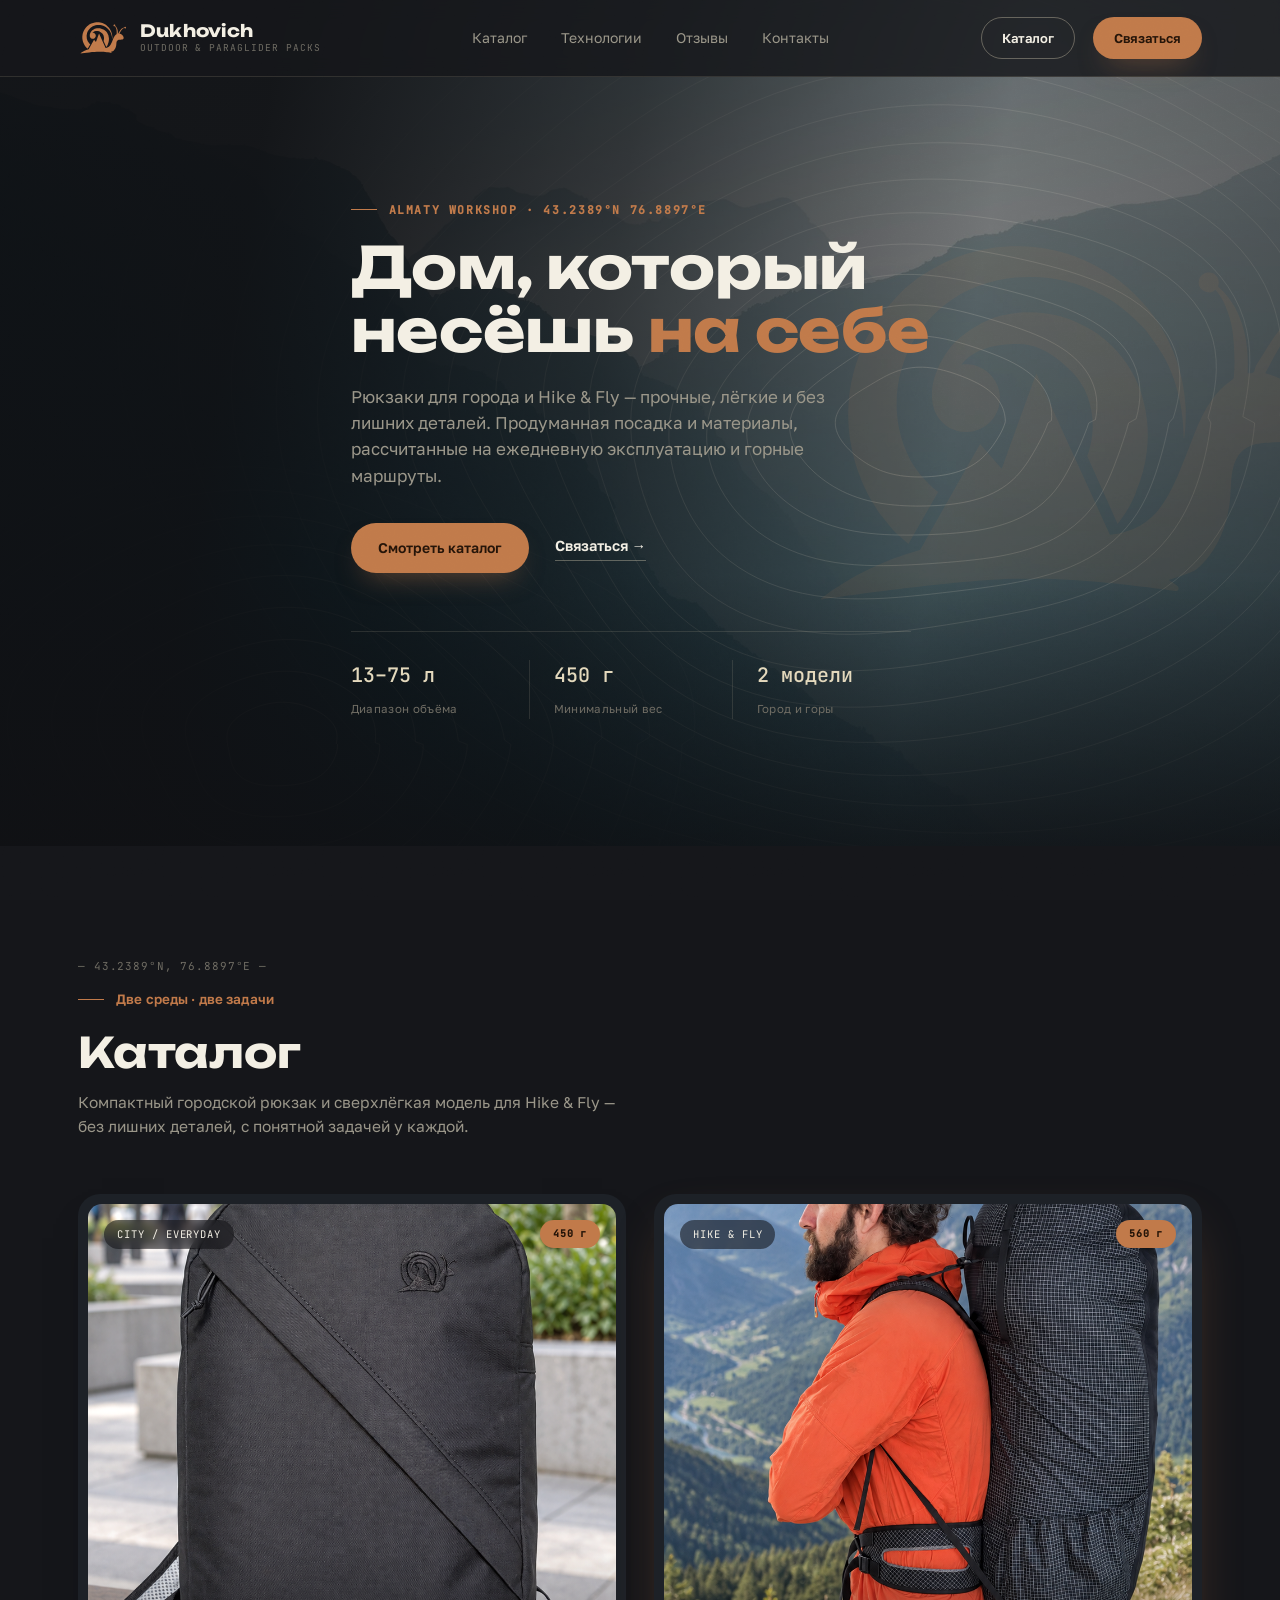
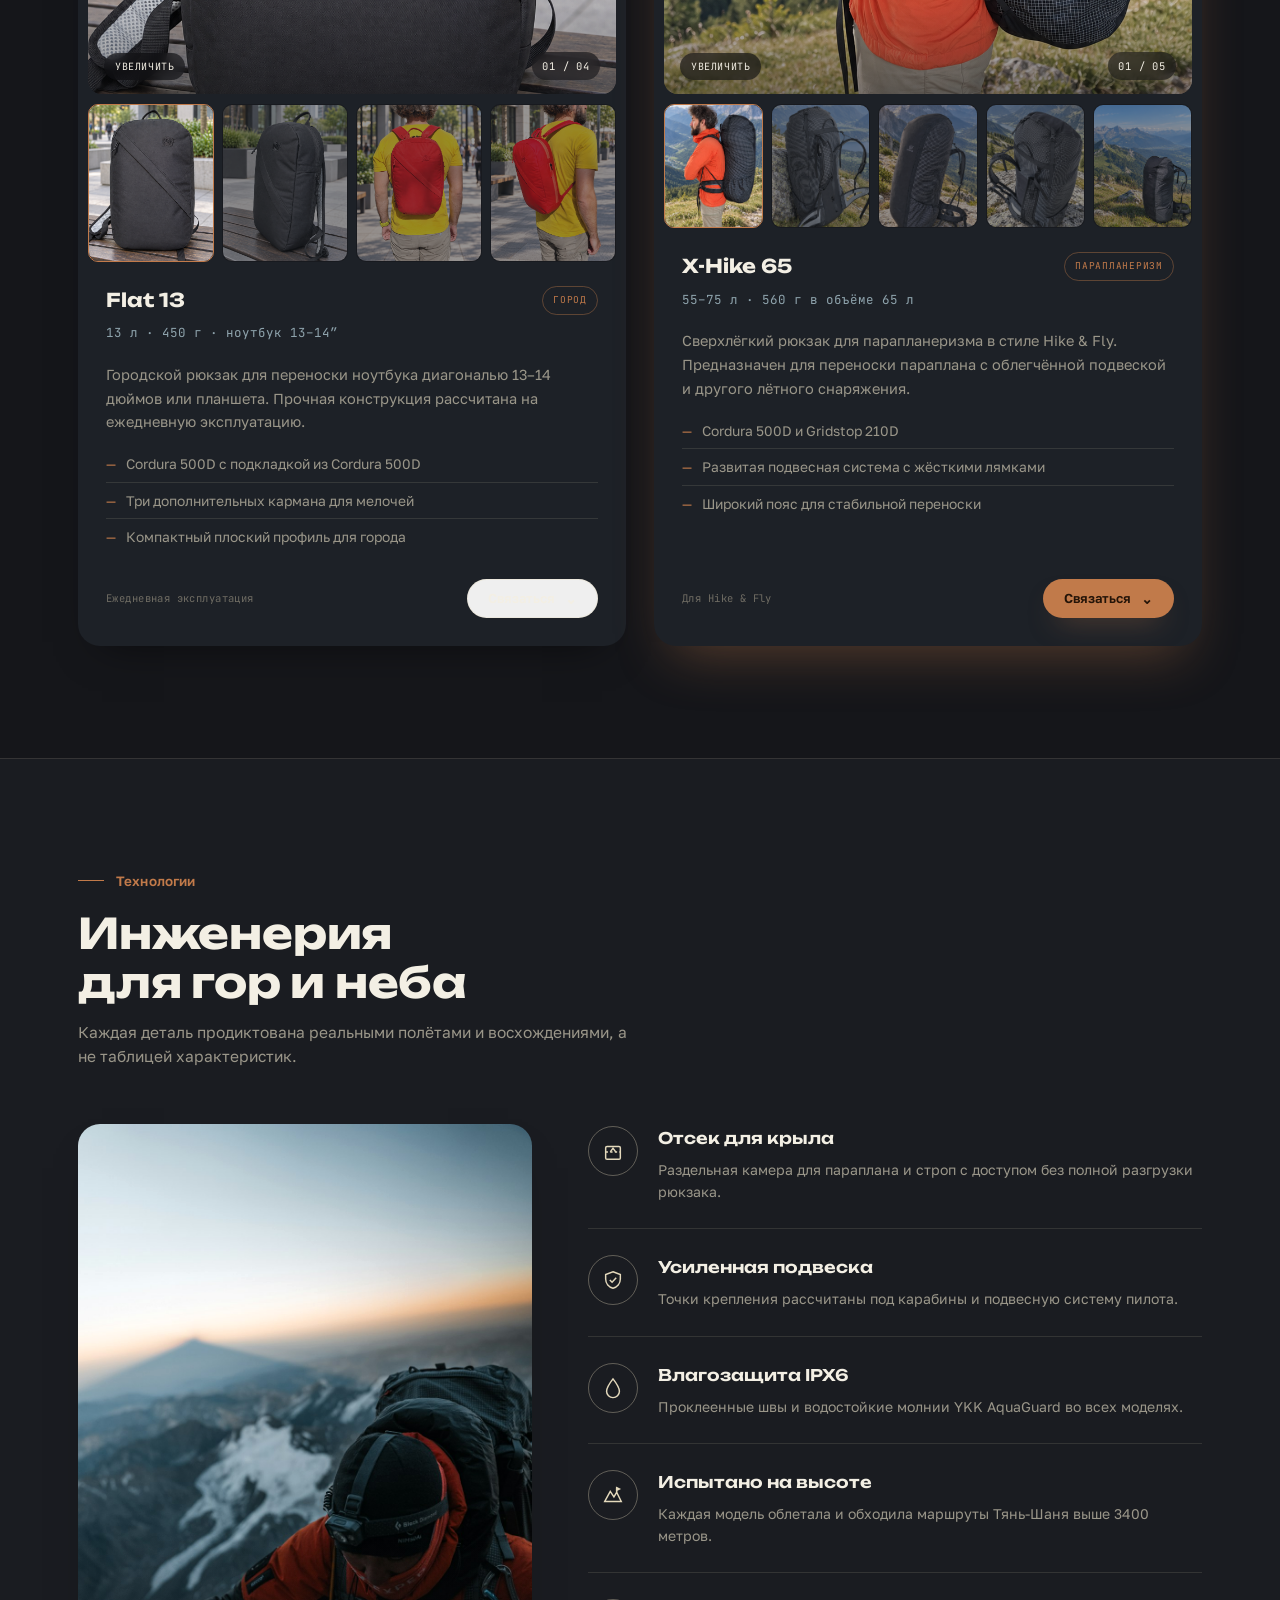
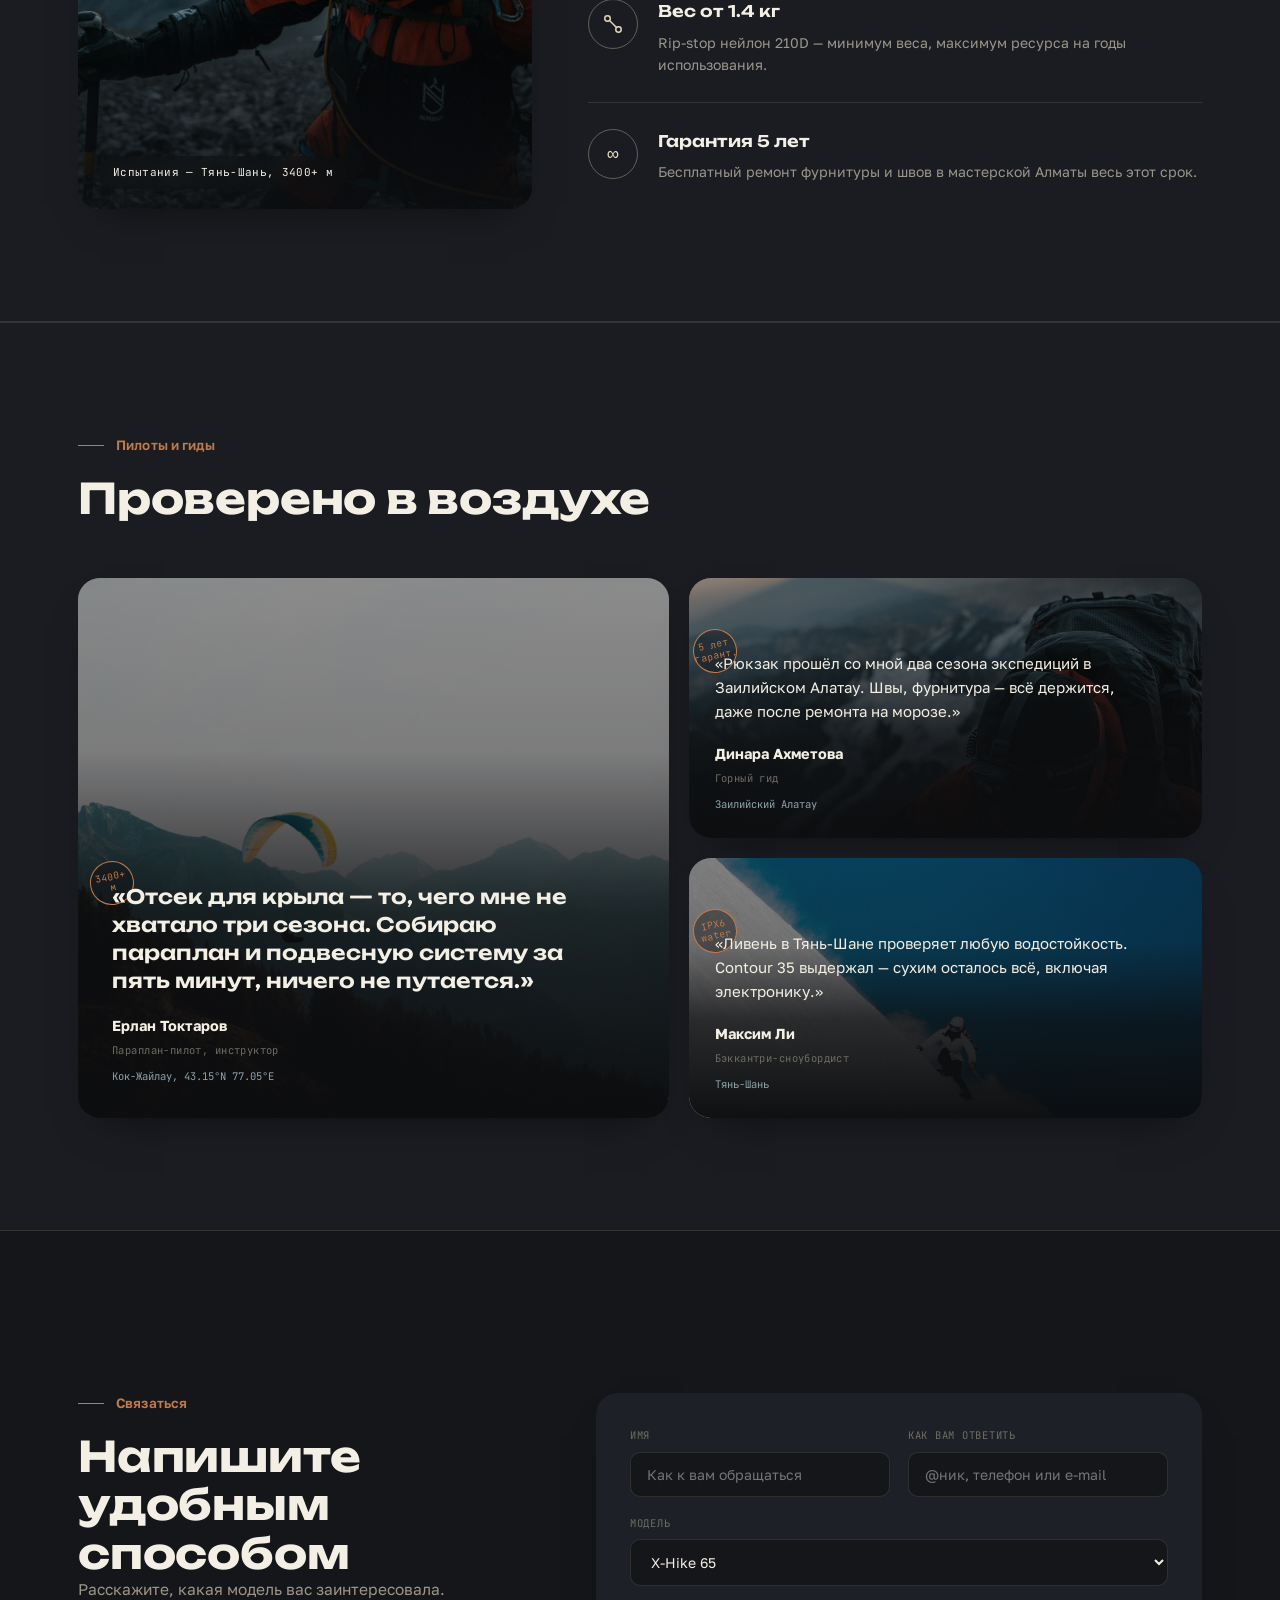
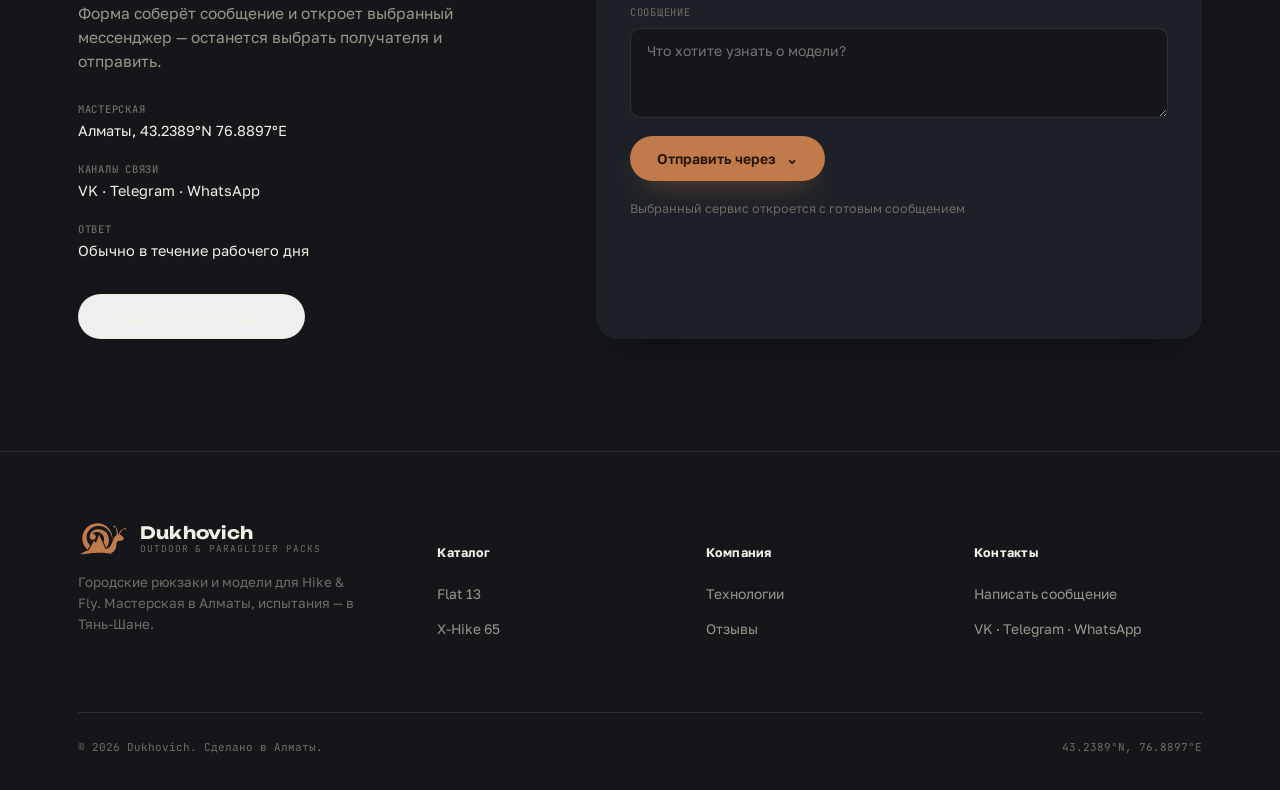
==== commit e328af64: "feat: add product gallery and messenger contact flow" ====
--- a/index.html
+++ b/index.html
@@ -289,38 +289,35 @@
   <section id="contact" class="reveal">
     <div class="wrap contact-grid">
       <div class="contact-info">
-        <div class="eyebrow">Заказ</div>
-        <h2 class="h-title">Обсудим твой рюкзак</h2>
-        <p>Оставь заявку — подберём модель, фактуру и точки крепления под твой полёт или маршрут. Отвечаем в течение дня.</p>
+        <div class="eyebrow">Связаться</div>
+        <h2 class="h-title">Напишите удобным способом</h2>
+        <p>Расскажите, какая модель вас заинтересовала. Форма соберёт сообщение и откроет выбранный мессенджер — останется выбрать получателя и отправить.</p>
 
         <ul class="contact-list">
           <li><b>Мастерская</b>Алматы, 43.2389°N 76.8897°E</li>
-          <li><b>Телефон</b>+7 (700) 123 45 67</li>
-          <li><b>Почта</b>hello@dukhovich.gear</li>
+          <li><b>Каналы связи</b>VK · Telegram · WhatsApp</li>
+          <li><b>Ответ</b>Обычно в течение рабочего дня</li>
         </ul>
 
-        <div class="social-row">
-          <a href="#" aria-label="Instagram" onclick="return false;">
-            <svg viewBox="0 0 24 24" fill="none" stroke="currentColor" stroke-width="1.6"><rect x="3" y="3" width="18" height="18" rx="5"/><circle cx="12" cy="12" r="4"/><circle cx="17.2" cy="6.8" r="0.9" fill="currentColor" stroke="none"/></svg>
-          </a>
-          <a href="#" aria-label="Telegram" onclick="return false;">
-            <svg viewBox="0 0 24 24" fill="none" stroke="currentColor" stroke-width="1.6"><path d="M21 4 L2.5 11.5 L9 13.5 M21 4 L15.5 20 L9 13.5 M21 4 L9 13.5"/></svg>
-          </a>
-          <a href="#" aria-label="WhatsApp" onclick="return false;">
-            <svg viewBox="0 0 24 24" fill="none" stroke="currentColor" stroke-width="1.6"><path d="M4 20 L5.3 16 A8 8 0 1 1 8 18.7 Z"/></svg>
-          </a>
-        </div>
-      </div>
-
-      <form class="order-form" id="orderForm" novalidate>
+        <div class="messenger-cta contact-messengers" data-message="Здравствуйте! Хочу задать вопрос о рюкзаках Dukhovich.">
+          <button class="btn btn-outline messenger-toggle" type="button" aria-expanded="false" aria-controls="contact-messengers">Открыть мессенджер <span aria-hidden="true">⌄</span></button>
+          <div class="messenger-menu" id="contact-messengers" role="menu" hidden>
+            <button type="button" role="menuitem" data-messenger="vk">VK</button>
+            <button type="button" role="menuitem" data-messenger="telegram">Telegram</button>
+            <button type="button" role="menuitem" data-messenger="whatsapp">WhatsApp</button>
+          </div>
+        </div>
+      </div>
+
+      <form class="contact-form" id="contactForm">
         <div class="form-row">
           <div class="form-field">
             <label for="f-name">Имя</label>
             <input id="f-name" type="text" required placeholder="Как к вам обращаться">
           </div>
           <div class="form-field">
-            <label for="f-contact">Telegram / Email</label>
-            <input id="f-contact" type="text" required placeholder="@ник или почта">
+            <label for="f-contact">Как вам ответить</label>
+            <input id="f-contact" type="text" required placeholder="@ник, телефон или e-mail">
           </div>
         </div>
         <div class="form-row">
@@ -335,18 +332,39 @@
         </div>
         <div class="form-row">
           <div class="form-field full">
-            <label for="f-msg">Комментарий</label>
-            <textarea id="f-msg" placeholder="Фактура, цвет, нашивка, особые требования по креплениям..."></textarea>
+            <label for="f-msg">Сообщение</label>
+            <textarea id="f-msg" required placeholder="Что хотите узнать о модели?"></textarea>
           </div>
         </div>
         <div class="form-submit-row">
-          <button type="submit" class="btn btn-primary">Отправить заявку</button>
-          <span class="form-note">Без предоплаты — сначала подбор и расчёт</span>
-        </div>
-        <div class="form-success" id="formSuccess">Заявка получена. Ответим в течение дня — обычно быстрее.</div>
+          <div class="messenger-cta form-messengers">
+            <button type="button" class="btn btn-primary messenger-toggle" aria-expanded="false" aria-controls="form-messengers">Отправить через <span aria-hidden="true">⌄</span></button>
+            <div class="messenger-menu" id="form-messengers" role="menu" hidden>
+              <button type="button" role="menuitem" data-messenger="vk">VK</button>
+              <button type="button" role="menuitem" data-messenger="telegram">Telegram</button>
+              <button type="button" role="menuitem" data-messenger="whatsapp">WhatsApp</button>
+            </div>
+          </div>
+          <span class="form-note">Выбранный сервис откроется с готовым сообщением</span>
+        </div>
       </form>
     </div>
   </section>
+
+  <dialog class="product-lightbox" id="productLightbox" aria-label="Галерея товара">
+    <div class="lightbox-shell">
+      <button class="lightbox-close" type="button" aria-label="Закрыть галерею">×</button>
+      <button class="lightbox-nav lightbox-prev" type="button" aria-label="Предыдущая фотография">←</button>
+      <figure>
+        <img class="lightbox-image" src="" alt="">
+        <figcaption>
+          <span class="lightbox-title"></span>
+          <span class="lightbox-count"></span>
+        </figcaption>
+      </figure>
+      <button class="lightbox-nav lightbox-next" type="button" aria-label="Следующая фотография">→</button>
+    </div>
+  </dialog>
 
 </main>
 
@@ -361,7 +379,7 @@
             <span class="tag">Outdoor &amp; Paraglider Packs</span>
           </span>
         </a>
-        <p>Кастомные рюкзаки для гор и неба. Мастерская в Алматы, испытания — в Тянь-Шане.</p>
+        <p>Городские рюкзаки и модели для Hike &amp; Fly. Мастерская в Алматы, испытания — в Тянь-Шане.</p>
       </div>
       <div class="footer-col">
         <h5>Каталог</h5>
@@ -374,16 +392,14 @@
         <h5>Компания</h5>
         <ul>
           <li><a href="#tech">Технологии</a></li>
-          <li><a href="#custom">Кастомизация</a></li>
           <li><a href="#pilots">Отзывы</a></li>
         </ul>
       </div>
       <div class="footer-col">
         <h5>Контакты</h5>
         <ul>
-          <li><a href="#contact">Оставить заявку</a></li>
-          <li><a href="tel:+77001234567">+7 (700) 123 45 67</a></li>
-          <li><a href="mailto:hello@dukhovich.gear">hello@dukhovich.gear</a></li>
+          <li><a href="#contact">Написать сообщение</a></li>
+          <li><a href="#contact">VK · Telegram · WhatsApp</a></li>
         </ul>
       </div>
     </div>
--- a/assets/css/site.css
+++ b/assets/css/site.css
@@ -237,7 +237,7 @@
 
   /* ---------- catalog ---------- */
   .catalog-grid{
-    display:grid;grid-template-columns:repeat(2,minmax(0,1fr));gap:28px;margin-top:56px;align-items:start;
+    display:grid;grid-template-columns:repeat(2,minmax(0,1fr));grid-auto-rows:1fr;gap:28px;margin-top:56px;align-items:stretch;
   }
   .product-card{
     background:var(--panel);
@@ -249,10 +249,19 @@
   .product-card:hover{transform:translateY(-4px);box-shadow:var(--shadow-2);}
   .product-card.flagship{box-shadow:0 24px 54px -18px rgba(193,122,74,0.4);}
   .product-gallery{padding:10px 10px 0;}
-  .product-media{position:relative;aspect-ratio:4/5;overflow:hidden;background:var(--bg);border-radius:calc(var(--radius-lg) - 8px);}
+  .product-media{position:relative;height:clamp(300px,39vw,490px);overflow:hidden;background:var(--bg);border-radius:calc(var(--radius-lg) - 8px);}
+  .product-main-button{appearance:none;border:0;background:transparent;padding:0;display:block;width:100%;height:100%;cursor:zoom-in;overflow:hidden;color:var(--ink);}
   .product-main{width:100%;height:100%;object-fit:cover;transition:opacity .18s ease,transform .6s ease;filter:saturate(0.94) contrast(1.03);}
   .product-main.is-switching{opacity:0.35;}
   .product-card:hover .product-main{transform:scale(1.025);}
+  .product-main-button:focus-visible{outline:2px solid var(--ink);outline-offset:-4px;}
+  .product-zoom-label{
+    position:absolute;left:16px;bottom:14px;z-index:3;
+    font-family:var(--mono);font-size:10px;letter-spacing:0.06em;text-transform:uppercase;
+    color:var(--ink);background:rgba(15,16,19,0.62);backdrop-filter:blur(6px);
+    padding:7px 11px;border-radius:var(--radius-pill);transition:background .2s ease,transform .2s ease;
+  }
+  .product-main-button:hover .product-zoom-label{background:rgba(193,122,74,0.88);transform:translateY(-2px);}
   .product-media::after{
     content:"";position:absolute;inset:0;
     background:linear-gradient(to top, rgba(15,16,19,0.5) 0%, rgba(15,16,19,0) 30%);pointer-events:none;
@@ -263,7 +272,7 @@
     color:var(--ink);background:rgba(15,16,19,0.55);backdrop-filter:blur(6px);
     padding:6px 13px;border-radius:var(--radius-pill);
   }
-  .flagship-ribbon{
+  .weight-badge{
     position:absolute;top:16px;right:16px;z-index:2;
     background:var(--accent);color:var(--accent-ink);
     font-family:var(--mono);font-size:10px;letter-spacing:0.08em;
@@ -300,6 +309,45 @@
   .product-foot{display:flex;align-items:center;justify-content:space-between;gap:14px;margin-top:auto;}
   .product-note{font-family:var(--mono);font-size:10.5px;letter-spacing:0.04em;color:var(--muted-2);}
 
+  /* ---------- messenger actions ---------- */
+  .messenger-cta{position:relative;display:inline-flex;z-index:4;}
+  .messenger-toggle{display:inline-flex;align-items:center;justify-content:center;gap:10px;white-space:nowrap;}
+  .messenger-toggle span{font-size:14px;transition:transform .2s ease;}
+  .messenger-toggle[aria-expanded="true"] span{transform:rotate(180deg);}
+  .messenger-menu{
+    position:absolute;right:0;bottom:calc(100% + 10px);z-index:12;min-width:180px;padding:7px;
+    background:var(--panel-2);border:1px solid var(--border);border-radius:var(--radius-md);
+    box-shadow:var(--shadow-2);
+  }
+  .messenger-menu[hidden]{display:none;}
+  .messenger-menu button{
+    appearance:none;border:0;background:transparent;color:var(--ink);width:100%;padding:11px 12px;
+    border-radius:8px;text-align:left;font:600 13px var(--sans);cursor:pointer;
+    transition:background .18s ease,color .18s ease;
+  }
+  .messenger-menu button:hover,.messenger-menu button:focus-visible{background:rgba(193,122,74,0.16);color:#f4b183;outline:none;}
+
+  /* ---------- product lightbox ---------- */
+  .product-lightbox{
+    width:min(94vw,1120px);max-width:none;height:min(92vh,850px);max-height:none;padding:0;
+    border:1px solid var(--border);border-radius:var(--radius-lg);background:#111216;color:var(--ink);
+    box-shadow:0 36px 100px rgba(0,0,0,0.75);overflow:hidden;
+  }
+  .product-lightbox::backdrop{background:rgba(5,6,8,0.86);backdrop-filter:blur(8px);}
+  .lightbox-shell{position:relative;width:100%;height:100%;display:grid;grid-template-columns:68px 1fr 68px;align-items:center;}
+  .lightbox-shell figure{margin:0;height:100%;min-width:0;display:flex;flex-direction:column;justify-content:center;overflow:hidden;}
+  .lightbox-image{display:block;width:100%;height:calc(100% - 54px);object-fit:contain;}
+  .lightbox-shell figcaption{height:54px;display:flex;align-items:center;justify-content:space-between;gap:20px;font-family:var(--mono);font-size:11px;color:var(--muted);}
+  .lightbox-title{color:var(--ink);font-weight:700;}
+  .lightbox-close,.lightbox-nav{
+    appearance:none;border:1px solid var(--border);background:rgba(29,33,39,0.88);color:var(--ink);
+    width:44px;height:44px;border-radius:50%;cursor:pointer;font-size:22px;display:flex;align-items:center;justify-content:center;
+    transition:border-color .2s ease,background .2s ease,transform .2s ease;
+  }
+  .lightbox-close:hover,.lightbox-nav:hover{border-color:var(--line-dim);background:var(--accent);color:var(--accent-ink);transform:scale(1.05);}
+  .lightbox-close{position:absolute;right:18px;top:18px;z-index:3;}
+  .lightbox-nav{justify-self:center;}
+
   /* ---------- tech ---------- */
   #tech{background:var(--bg-alt);border-top:1px solid var(--border);border-bottom:1px solid var(--border);}
   .tech-layout{display:grid;grid-template-columns:0.85fr 1.15fr;gap:56px;margin-top:56px;align-items:stretch;}
@@ -324,26 +372,6 @@
   .tech-row h4{font-family:var(--display);font-size:16px;margin-bottom:8px;font-weight:600;}
   .tech-row p{font-size:14px;color:var(--muted);}
 
-  /* ---------- customization ---------- */
-  .custom-layout{display:grid;grid-template-columns:0.85fr 1.15fr;gap:70px;margin-top:50px;align-items:start;}
-  .swatch-grid{display:grid;grid-template-columns:repeat(3,1fr);gap:20px;}
-  .swatch{display:flex;flex-direction:column;gap:12px;}
-  .swatch-media{aspect-ratio:1/1;border-radius:var(--radius-md);overflow:hidden;position:relative;box-shadow:var(--shadow-1);}
-  .swatch-media img{width:100%;height:100%;object-fit:cover;transition:transform .45s ease;}
-  .swatch:hover .swatch-media img{transform:scale(1.09);}
-  .swatch span{font-family:var(--mono);font-size:11.5px;letter-spacing:0.06em;color:var(--muted);display:flex;justify-content:space-between;}
-  .swatch span em{font-style:normal;color:var(--muted-2);}
-
-  .patch-example{
-    margin-top:28px;background:var(--panel);border-radius:var(--radius-lg);padding:22px 24px;
-    display:flex;gap:18px;align-items:center;box-shadow:var(--shadow-1);
-  }
-  .patch-example .mark{width:auto;height:58px;flex:none;border-radius:var(--radius-sm);}
-  .patch-example .txt{font-family:var(--mono);font-size:12px;color:var(--muted);line-height:1.7;}
-  .patch-example .txt b{color:var(--ink);font-family:var(--sans);display:block;font-size:14px;margin-bottom:4px;font-weight:600;}
-
-  .custom-text p{color:var(--muted);margin-bottom:16px;font-size:15.5px;max-width:460px;}
-
   /* ---------- pilots ---------- */
   #pilots{background:var(--bg-alt);border-top:1px solid var(--border);border-bottom:1px solid var(--border);}
   .pilot-grid{display:grid;grid-template-columns:1.15fr 1fr;grid-template-rows:auto auto;gap:20px;margin-top:56px;}
@@ -378,15 +406,9 @@
   .contact-list{display:flex;flex-direction:column;gap:18px;margin-bottom:32px;}
   .contact-list li{font-size:14.5px;display:flex;flex-direction:column;gap:3px;}
   .contact-list li b{font-family:var(--mono);font-size:10.5px;color:var(--muted-2);letter-spacing:0.07em;text-transform:uppercase;font-weight:500;}
-  .social-row{display:flex;gap:14px;}
-  .social-row a{
-    width:40px;height:40px;border:1px solid var(--border);border-radius:50%;
-    display:flex;align-items:center;justify-content:center;transition:border-color .2s ease,color .2s ease,transform .2s ease;color:var(--muted);
-  }
-  .social-row a:hover{border-color:var(--line);color:var(--ink);transform:translateY(-2px);}
-  .social-row svg{width:17px;height:17px;}
-
-  form.order-form{background:var(--panel);border-radius:var(--radius-lg);padding:34px;box-shadow:var(--shadow-1);}
+  .contact-messengers .messenger-menu{left:0;right:auto;bottom:auto;top:calc(100% + 10px);}
+
+  form.contact-form{background:var(--panel);border-radius:var(--radius-lg);padding:34px;box-shadow:var(--shadow-1);}
   .form-row{display:grid;grid-template-columns:1fr 1fr;gap:18px;margin-bottom:18px;}
   .form-field{display:flex;flex-direction:column;gap:8px;min-width:0;}
   .contact-grid > *{min-width:0;}
@@ -401,12 +423,6 @@
   .form-field textarea{resize:vertical;min-height:90px;}
   .form-submit-row{display:flex;align-items:center;gap:18px;margin-top:6px;flex-wrap:wrap;}
   .form-note{font-size:12.5px;color:var(--muted-2);}
-  .form-success{
-    display:none;margin-top:16px;font-size:13.5px;color:#a8d1a0;
-    font-family:var(--sans);border:1px solid rgba(168,209,160,0.3);background:rgba(168,209,160,0.06);
-    padding:12px 16px;border-radius:var(--radius-sm);
-  }
-  .form-success.show{display:block;}
 
   /* ---------- footer ---------- */
   footer{padding:70px 0 34px;border-top:1px solid var(--border);}
@@ -425,8 +441,9 @@
 
   /* ---------- responsive ---------- */
   @media (max-width:980px){
-    .custom-layout,.contact-grid{grid-template-columns:1fr;gap:40px;}
+    .contact-grid{grid-template-columns:1fr;gap:40px;}
     .catalog-grid{grid-template-columns:1fr;}
+    .product-media{height:min(78vw,490px);}
     .tech-layout{grid-template-columns:1fr;}
     .tech-visual{min-height:280px;}
     .pilot-grid{grid-template-columns:1fr;grid-template-rows:none;}
@@ -465,6 +482,11 @@
     .product-thumb{flex:0 0 68px;}
     .footer-top{grid-template-columns:1fr;gap:32px;}
     section{padding:76px 0;}
+    .product-lightbox{width:100vw;height:100dvh;border:0;border-radius:0;}
+    .lightbox-shell{grid-template-columns:50px 1fr 50px;}
+    .lightbox-close{right:12px;top:12px;}
+    .lightbox-nav{width:38px;height:38px;font-size:18px;}
+    .lightbox-shell figcaption{padding:0 6px;}
   }
   @media (max-width:370px){
     header .brand-text{display:none;}
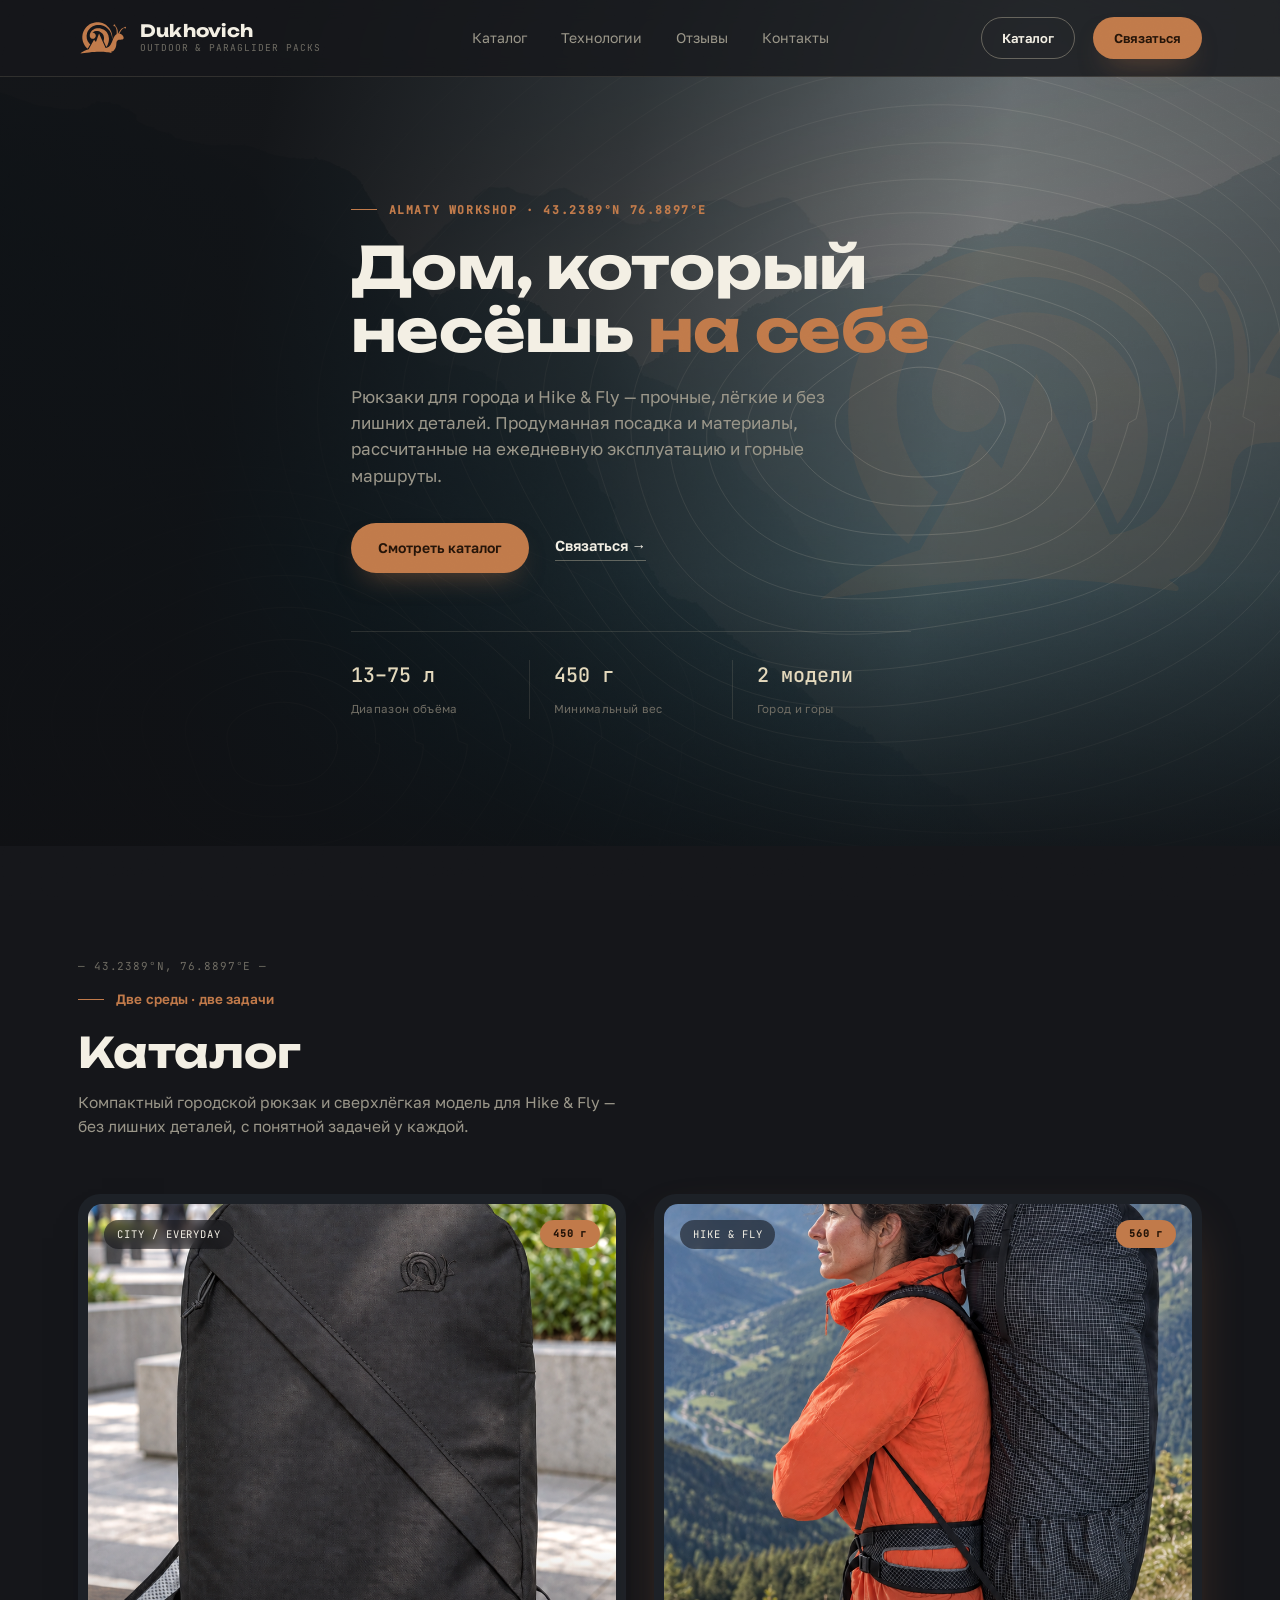
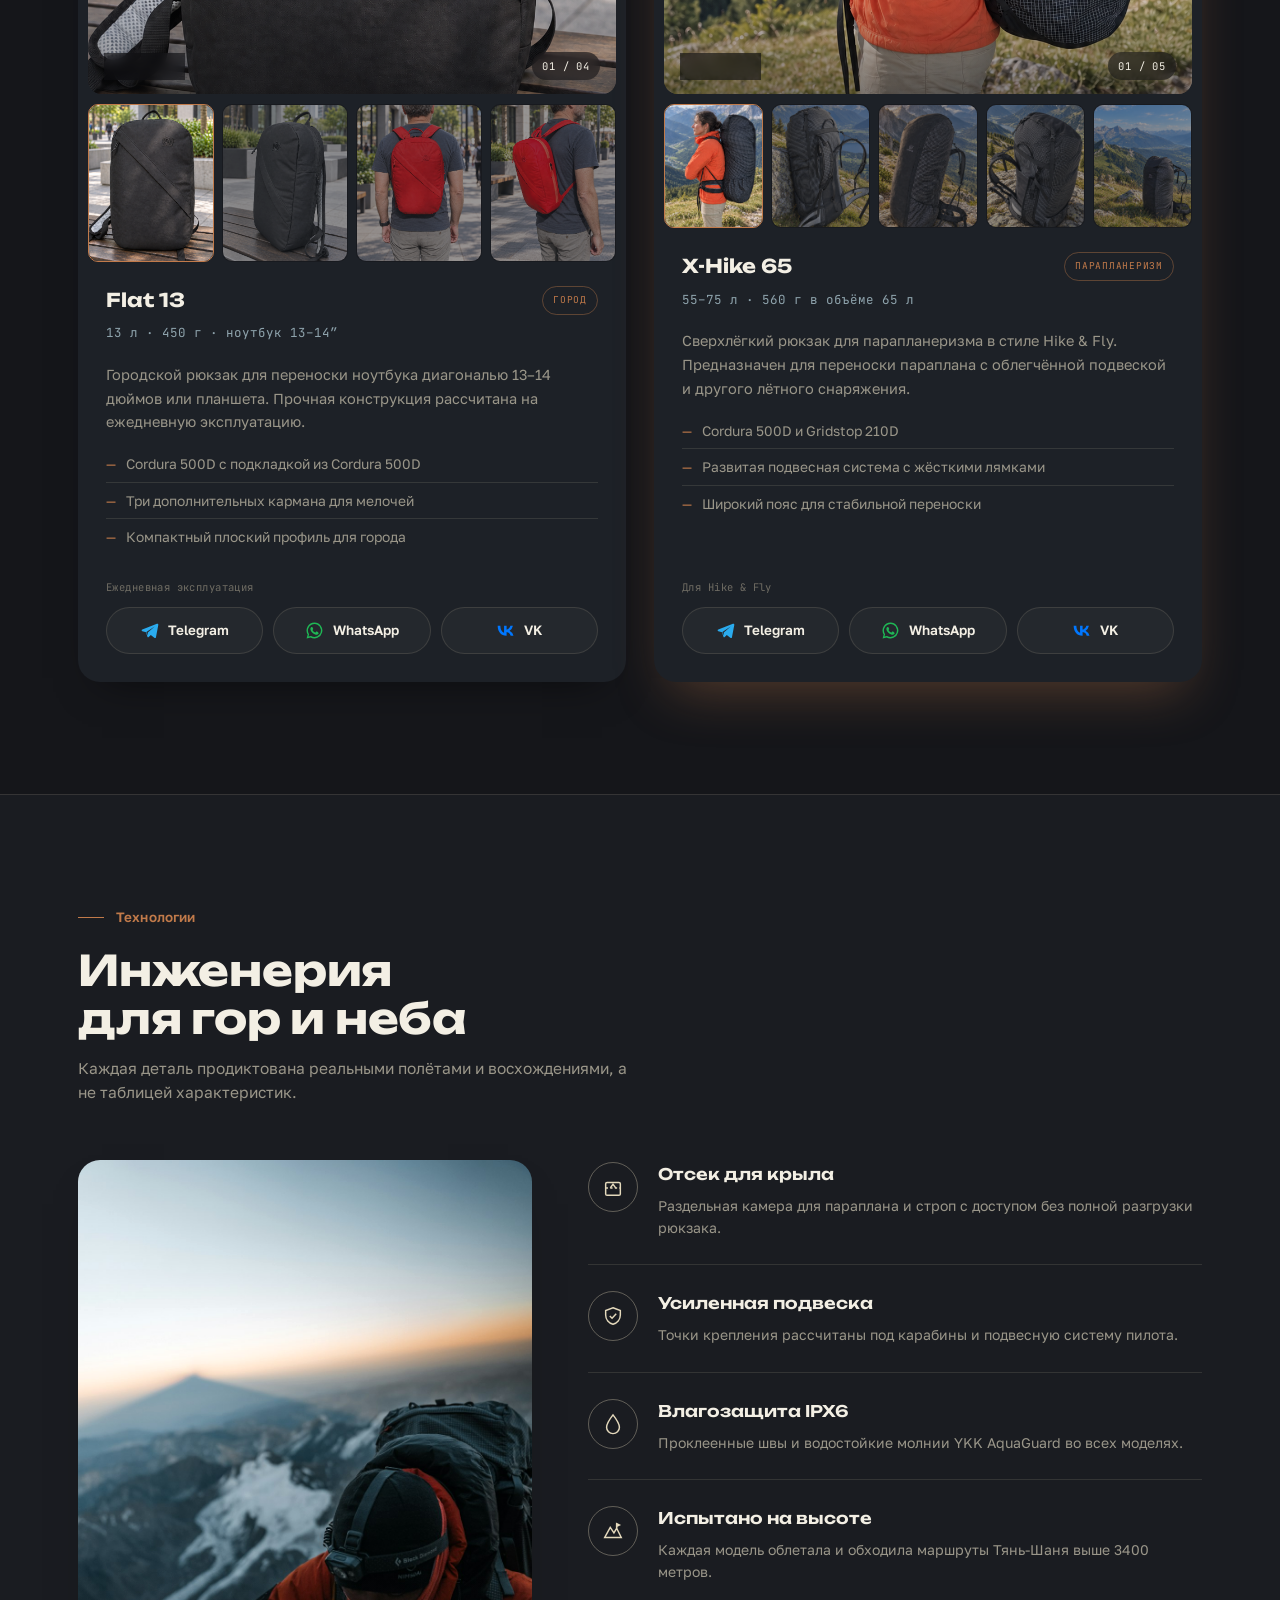
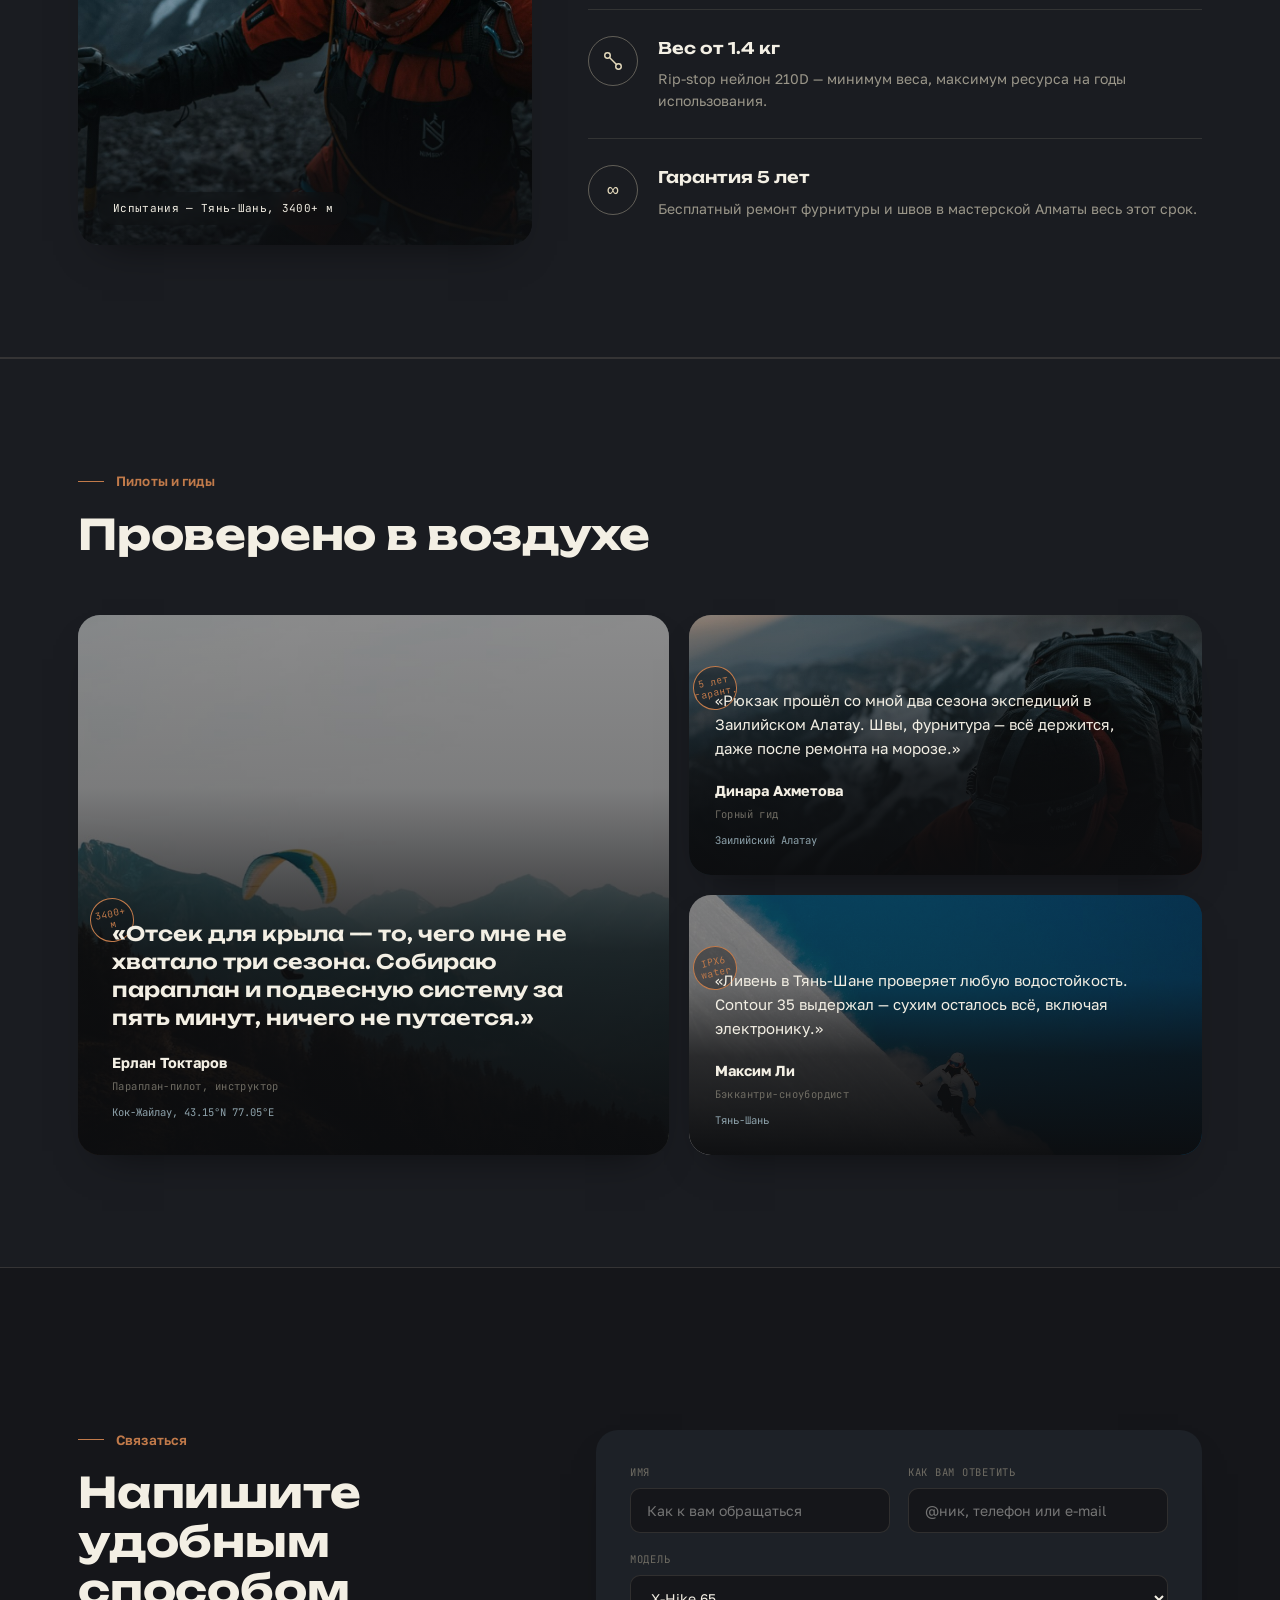
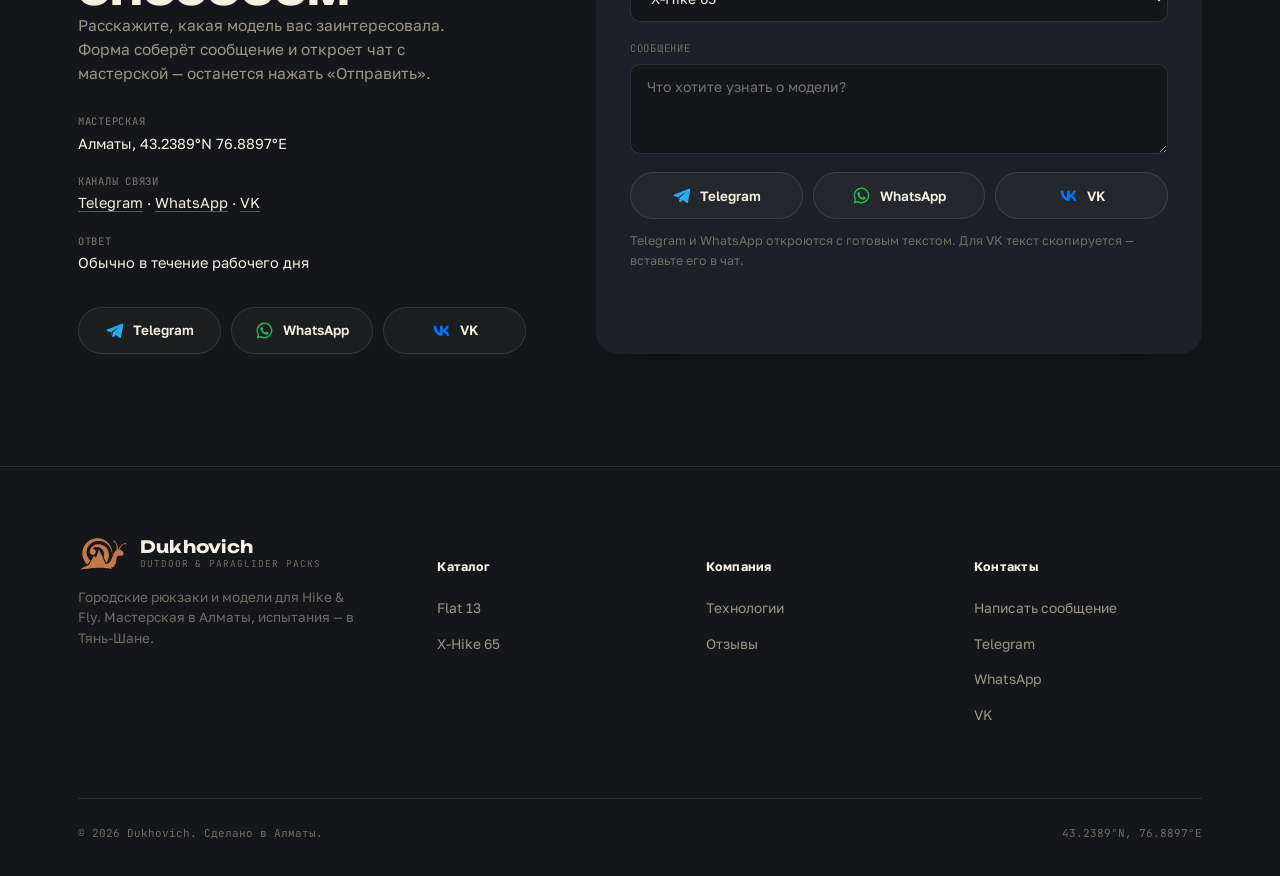
==== commit 66f4da88: "feat: finalize contact and catalog interactions" ====
--- a/index.html
+++ b/index.html
@@ -13,6 +13,11 @@
 <link rel="stylesheet" href="assets/css/site.css">
 </head>
 <body>
+<svg width="0" height="0" style="position:absolute" aria-hidden="true">
+  <symbol id="i-tg" viewBox="0 0 24 24"><path fill="currentColor" d="M21.4 3.6 2.9 10.7c-1.1.4-1 1.9.1 2.2l4.6 1.4 1.8 5.6c.2.7 1.1.9 1.6.4l2.6-2.5 4.9 3.6c.6.4 1.4.1 1.6-.6l3-15.8c.2-1-.8-1.8-1.7-1.4ZM9.9 14.5l-.5 3.9-1.3-4.4 10.4-6.9-8.6 7.4Z"/></symbol>
+  <symbol id="i-wa" viewBox="0 0 24 24"><path fill="currentColor" d="M12 2a10 10 0 0 0-8.6 15.1L2 22l5-1.3A10 10 0 1 0 12 2Zm0 18.2c-1.5 0-3-.4-4.3-1.2l-.3-.2-3 .8.8-2.9-.2-.3A8.2 8.2 0 1 1 12 20.2Zm4.5-6.1c-.2-.1-1.5-.7-1.7-.8-.2-.1-.4-.1-.6.1l-.8 1c-.1.2-.3.2-.5.1a6.7 6.7 0 0 1-3.3-2.9c-.3-.4.2-.4.7-1.3.1-.2 0-.3 0-.4l-.8-1.8c-.2-.5-.4-.4-.6-.4h-.5a1 1 0 0 0-.7.3 3 3 0 0 0-.9 2.2c0 1.3.9 2.5 1 2.7.1.2 1.8 2.8 4.4 3.9 1.6.7 2.3.8 3.1.6.5-.1 1.5-.6 1.7-1.2.2-.6.2-1.1.2-1.2-.1-.1-.3-.2-.5-.3Z"/></symbol>
+  <symbol id="i-vk" viewBox="0 0 24 24"><path fill="currentColor" d="M13.1 18.5C6.3 18.5 2.3 13.8 2.1 6h3.4c.1 5.7 2.7 8.2 4.7 8.7V6h3.2v4.9c2-.2 4.1-2.5 4.8-4.9h3.2a9.6 9.6 0 0 1-4.3 6.2 10 10 0 0 1 5 6.3h-3.5a6.2 6.2 0 0 0-5.2-4.5v4.5h-.3Z"/></symbol>
+</svg>
 
 <header>
   <div class="wrap nav-row">
@@ -115,13 +120,10 @@
             </ul>
             <div class="product-foot">
               <div class="product-note">Ежедневная эксплуатация</div>
-              <div class="messenger-cta" data-message="Здравствуйте! Интересует рюкзак Flat 13: объём 13 л, вес 450 г. Подскажите, пожалуйста, по наличию и срокам изготовления.">
-                <button class="btn btn-outline btn-sm messenger-toggle" type="button" aria-expanded="false" aria-controls="flat13-messengers">Связаться <span aria-hidden="true">⌄</span></button>
-                <div class="messenger-menu" id="flat13-messengers" role="menu" hidden>
-                  <button type="button" role="menuitem" data-messenger="vk">VK</button>
-                  <button type="button" role="menuitem" data-messenger="telegram">Telegram</button>
-                  <button type="button" role="menuitem" data-messenger="whatsapp">WhatsApp</button>
-                </div>
+              <div class="order-links" data-message="Здравствуйте! Интересует рюкзак Flat 13: объём 13 л, вес 450 г. Подскажите, пожалуйста, по наличию и срокам изготовления.">
+                <a class="order-link order-link--tg" href="https://t.me/ddukhovich" data-messenger="telegram" target="_blank" rel="noopener"><svg aria-hidden="true"><use href="#i-tg"/></svg>Telegram</a>
+                <a class="order-link order-link--wa" href="https://wa.me/79030580257" data-messenger="whatsapp" target="_blank" rel="noopener"><svg aria-hidden="true"><use href="#i-wa"/></svg>WhatsApp</a>
+                <a class="order-link order-link--vk" href="https://vk.ru/dukhovichgear" data-messenger="vk" target="_blank" rel="noopener"><svg aria-hidden="true"><use href="#i-vk"/></svg>VK</a>
               </div>
             </div>
           </div>
@@ -163,13 +165,10 @@
             </ul>
             <div class="product-foot">
               <div class="product-note">Для Hike &amp; Fly</div>
-              <div class="messenger-cta" data-message="Здравствуйте! Интересует рюкзак X-Hike 65: объём 55–75 л, вес 560 г для 65 л. Подскажите, пожалуйста, по наличию и срокам изготовления.">
-                <button class="btn btn-primary btn-sm messenger-toggle" type="button" aria-expanded="false" aria-controls="xhike65-messengers">Связаться <span aria-hidden="true">⌄</span></button>
-                <div class="messenger-menu" id="xhike65-messengers" role="menu" hidden>
-                  <button type="button" role="menuitem" data-messenger="vk">VK</button>
-                  <button type="button" role="menuitem" data-messenger="telegram">Telegram</button>
-                  <button type="button" role="menuitem" data-messenger="whatsapp">WhatsApp</button>
-                </div>
+              <div class="order-links" data-message="Здравствуйте! Интересует рюкзак X-Hike 65: объём 55–75 л, вес 560 г для 65 л. Подскажите, пожалуйста, по наличию и срокам изготовления.">
+                <a class="order-link order-link--tg" href="https://t.me/ddukhovich" data-messenger="telegram" target="_blank" rel="noopener"><svg aria-hidden="true"><use href="#i-tg"/></svg>Telegram</a>
+                <a class="order-link order-link--wa" href="https://wa.me/79030580257" data-messenger="whatsapp" target="_blank" rel="noopener"><svg aria-hidden="true"><use href="#i-wa"/></svg>WhatsApp</a>
+                <a class="order-link order-link--vk" href="https://vk.ru/dukhovichgear" data-messenger="vk" target="_blank" rel="noopener"><svg aria-hidden="true"><use href="#i-vk"/></svg>VK</a>
               </div>
             </div>
           </div>
@@ -291,21 +290,18 @@
       <div class="contact-info">
         <div class="eyebrow">Связаться</div>
         <h2 class="h-title">Напишите удобным способом</h2>
-        <p>Расскажите, какая модель вас заинтересовала. Форма соберёт сообщение и откроет выбранный мессенджер — останется выбрать получателя и отправить.</p>
+        <p>Расскажите, какая модель вас заинтересовала. Форма соберёт сообщение и откроет чат с мастерской — останется нажать «Отправить».</p>
 
         <ul class="contact-list">
           <li><b>Мастерская</b>Алматы, 43.2389°N 76.8897°E</li>
-          <li><b>Каналы связи</b>VK · Telegram · WhatsApp</li>
+          <li><b>Каналы связи</b><span><a href="https://t.me/ddukhovich" target="_blank" rel="noopener">Telegram</a> · <a href="https://wa.me/79030580257" target="_blank" rel="noopener">WhatsApp</a> · <a href="https://vk.ru/dukhovichgear" target="_blank" rel="noopener">VK</a></span></li>
           <li><b>Ответ</b>Обычно в течение рабочего дня</li>
         </ul>
 
-        <div class="messenger-cta contact-messengers" data-message="Здравствуйте! Хочу задать вопрос о рюкзаках Dukhovich.">
-          <button class="btn btn-outline messenger-toggle" type="button" aria-expanded="false" aria-controls="contact-messengers">Открыть мессенджер <span aria-hidden="true">⌄</span></button>
-          <div class="messenger-menu" id="contact-messengers" role="menu" hidden>
-            <button type="button" role="menuitem" data-messenger="vk">VK</button>
-            <button type="button" role="menuitem" data-messenger="telegram">Telegram</button>
-            <button type="button" role="menuitem" data-messenger="whatsapp">WhatsApp</button>
-          </div>
+        <div class="order-links" data-message="Здравствуйте! Хочу задать вопрос о рюкзаках Dukhovich.">
+          <a class="order-link order-link--tg" href="https://t.me/ddukhovich" data-messenger="telegram" target="_blank" rel="noopener"><svg aria-hidden="true"><use href="#i-tg"/></svg>Telegram</a>
+          <a class="order-link order-link--wa" href="https://wa.me/79030580257" data-messenger="whatsapp" target="_blank" rel="noopener"><svg aria-hidden="true"><use href="#i-wa"/></svg>WhatsApp</a>
+          <a class="order-link order-link--vk" href="https://vk.ru/dukhovichgear" data-messenger="vk" target="_blank" rel="noopener"><svg aria-hidden="true"><use href="#i-vk"/></svg>VK</a>
         </div>
       </div>
 
@@ -337,15 +333,12 @@
           </div>
         </div>
         <div class="form-submit-row">
-          <div class="messenger-cta form-messengers">
-            <button type="button" class="btn btn-primary messenger-toggle" aria-expanded="false" aria-controls="form-messengers">Отправить через <span aria-hidden="true">⌄</span></button>
-            <div class="messenger-menu" id="form-messengers" role="menu" hidden>
-              <button type="button" role="menuitem" data-messenger="vk">VK</button>
-              <button type="button" role="menuitem" data-messenger="telegram">Telegram</button>
-              <button type="button" role="menuitem" data-messenger="whatsapp">WhatsApp</button>
-            </div>
-          </div>
-          <span class="form-note">Выбранный сервис откроется с готовым сообщением</span>
+          <div class="order-links">
+            <a class="order-link order-link--tg" href="https://t.me/ddukhovich" data-messenger="telegram" target="_blank" rel="noopener"><svg aria-hidden="true"><use href="#i-tg"/></svg>Telegram</a>
+            <a class="order-link order-link--wa" href="https://wa.me/79030580257" data-messenger="whatsapp" target="_blank" rel="noopener"><svg aria-hidden="true"><use href="#i-wa"/></svg>WhatsApp</a>
+            <a class="order-link order-link--vk" href="https://vk.ru/dukhovichgear" data-messenger="vk" target="_blank" rel="noopener"><svg aria-hidden="true"><use href="#i-vk"/></svg>VK</a>
+          </div>
+          <span class="form-note">Telegram и WhatsApp откроются с готовым текстом. Для VK текст скопируется — вставьте его в чат.</span>
         </div>
       </form>
     </div>
@@ -399,7 +392,9 @@
         <h5>Контакты</h5>
         <ul>
           <li><a href="#contact">Написать сообщение</a></li>
-          <li><a href="#contact">VK · Telegram · WhatsApp</a></li>
+          <li><a href="https://t.me/ddukhovich" target="_blank" rel="noopener">Telegram</a></li>
+          <li><a href="https://wa.me/79030580257" target="_blank" rel="noopener">WhatsApp</a></li>
+          <li><a href="https://vk.ru/dukhovichgear" target="_blank" rel="noopener">VK</a></li>
         </ul>
       </div>
     </div>
--- a/assets/css/site.css
+++ b/assets/css/site.css
@@ -306,26 +306,31 @@
   }
   .product-specs li:first-child{border-top:none;}
   .product-specs li::before{content:"—";color:var(--accent);flex:none;}
-  .product-foot{display:flex;align-items:center;justify-content:space-between;gap:14px;margin-top:auto;}
+  .product-foot{display:flex;flex-direction:column;gap:12px;margin-top:auto;}
   .product-note{font-family:var(--mono);font-size:10.5px;letter-spacing:0.04em;color:var(--muted-2);}
 
-  /* ---------- messenger actions ---------- */
-  .messenger-cta{position:relative;display:inline-flex;z-index:4;}
-  .messenger-toggle{display:inline-flex;align-items:center;justify-content:center;gap:10px;white-space:nowrap;}
-  .messenger-toggle span{font-size:14px;transition:transform .2s ease;}
-  .messenger-toggle[aria-expanded="true"] span{transform:rotate(180deg);}
-  .messenger-menu{
-    position:absolute;right:0;bottom:calc(100% + 10px);z-index:12;min-width:180px;padding:7px;
-    background:var(--panel-2);border:1px solid var(--border);border-radius:var(--radius-md);
-    box-shadow:var(--shadow-2);
-  }
-  .messenger-menu[hidden]{display:none;}
-  .messenger-menu button{
-    appearance:none;border:0;background:transparent;color:var(--ink);width:100%;padding:11px 12px;
-    border-radius:8px;text-align:left;font:600 13px var(--sans);cursor:pointer;
-    transition:background .18s ease,color .18s ease;
-  }
-  .messenger-menu button:hover,.messenger-menu button:focus-visible{background:rgba(193,122,74,0.16);color:#f4b183;outline:none;}
+  /* ---------- order links ---------- */
+  .order-links{display:grid;grid-template-columns:repeat(3,1fr);gap:10px;width:100%;}
+  .order-link{
+    --brand:var(--accent);
+    display:inline-flex;align-items:center;justify-content:center;gap:9px;
+    padding:13px 14px;border-radius:var(--radius-pill);
+    border:1px solid var(--border);background:rgba(228,217,188,0.04);color:var(--ink);
+    font:600 13.5px var(--sans);white-space:nowrap;
+    transition:background .2s ease,border-color .2s ease,color .2s ease,transform .15s ease,box-shadow .2s ease;
+  }
+  .order-link svg{width:19px;height:19px;flex:none;color:var(--brand);transition:color .2s ease;}
+  .order-link:hover,.order-link:focus-visible{
+    background:var(--brand);border-color:var(--brand);color:#fff;outline:none;
+    transform:translateY(-1px);box-shadow:0 14px 28px -14px var(--brand);
+  }
+  .order-link:hover svg,.order-link:focus-visible svg{color:#fff;}
+  .order-link:active{transform:scale(0.97);}
+  .order-link--tg{--brand:#2aabee;}
+  .order-link--wa{--brand:#1fb855;}
+  .order-link--vk{--brand:#0077ff;}
+  .contact-list a{color:var(--ink);border-bottom:1px solid var(--line-dim);}
+  .contact-list a:hover{border-color:var(--accent);}
 
   /* ---------- product lightbox ---------- */
   .product-lightbox{
@@ -406,7 +411,6 @@
   .contact-list{display:flex;flex-direction:column;gap:18px;margin-bottom:32px;}
   .contact-list li{font-size:14.5px;display:flex;flex-direction:column;gap:3px;}
   .contact-list li b{font-family:var(--mono);font-size:10.5px;color:var(--muted-2);letter-spacing:0.07em;text-transform:uppercase;font-weight:500;}
-  .contact-messengers .messenger-menu{left:0;right:auto;bottom:auto;top:calc(100% + 10px);}
 
   form.contact-form{background:var(--panel);border-radius:var(--radius-lg);padding:34px;box-shadow:var(--shadow-1);}
   .form-row{display:grid;grid-template-columns:1fr 1fr;gap:18px;margin-bottom:18px;}
@@ -421,7 +425,7 @@
   }
   .form-field input:focus,.form-field select:focus,.form-field textarea:focus{outline:none;border-color:var(--line-dim);}
   .form-field textarea{resize:vertical;min-height:90px;}
-  .form-submit-row{display:flex;align-items:center;gap:18px;margin-top:6px;flex-wrap:wrap;}
+  .form-submit-row{display:flex;flex-direction:column;gap:12px;margin-top:6px;}
   .form-note{font-size:12.5px;color:var(--muted-2);}
 
   /* ---------- footer ---------- */
@@ -477,7 +481,7 @@
     .swatch-grid{grid-template-columns:repeat(2,1fr);}
     .form-row{grid-template-columns:1fr;}
     .product-body{padding:22px 20px 24px;}
-    .product-heading,.product-foot{align-items:flex-start;flex-direction:column;}
+    .product-heading{align-items:flex-start;flex-direction:column;}
     .product-thumbs{display:flex;overflow-x:auto;padding-bottom:4px;scrollbar-width:thin;}
     .product-thumb{flex:0 0 68px;}
     .footer-top{grid-template-columns:1fr;gap:32px;}
@@ -488,6 +492,10 @@
     .lightbox-nav{width:38px;height:38px;font-size:18px;}
     .lightbox-shell figcaption{padding:0 6px;}
   }
+  @media (max-width:480px){
+    .order-links{grid-template-columns:1fr;}
+    .order-link{padding:14px;font-size:14.5px;}
+  }
   @media (max-width:370px){
     header .brand-text{display:none;}
   }
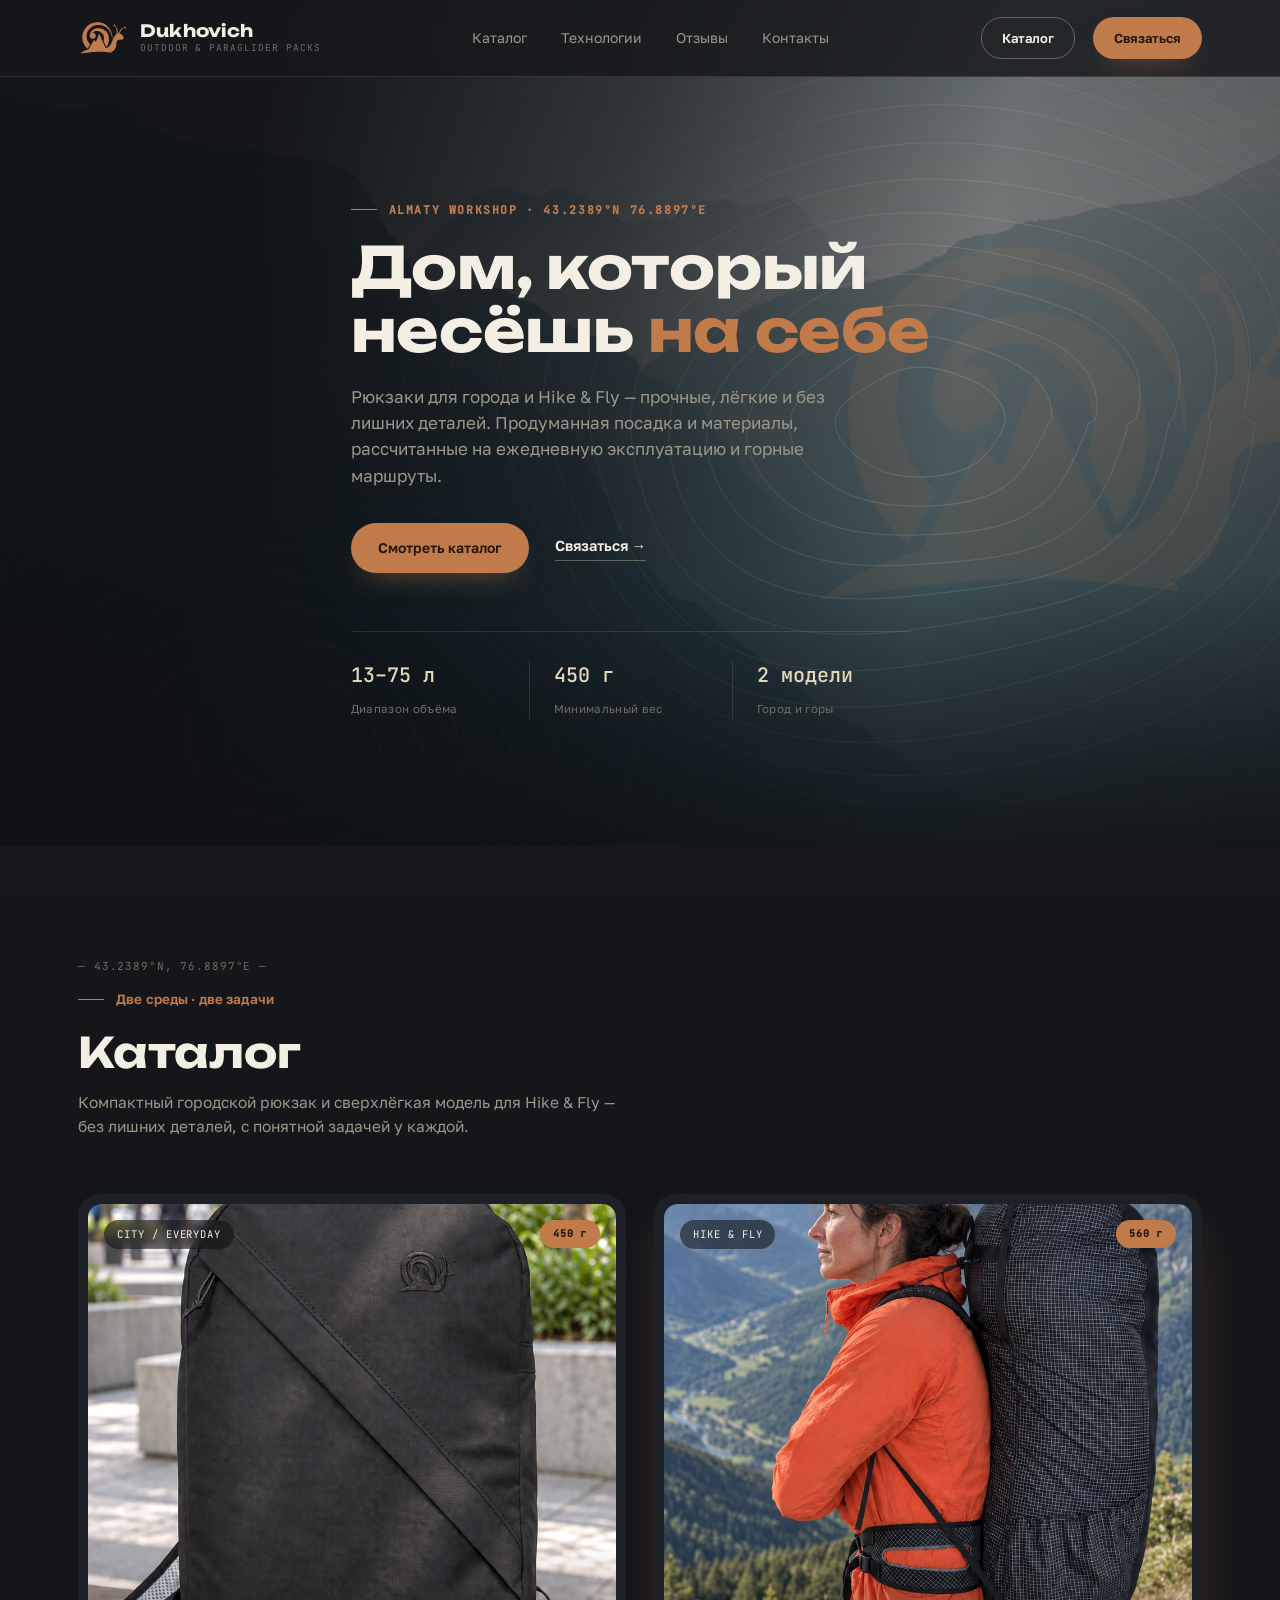
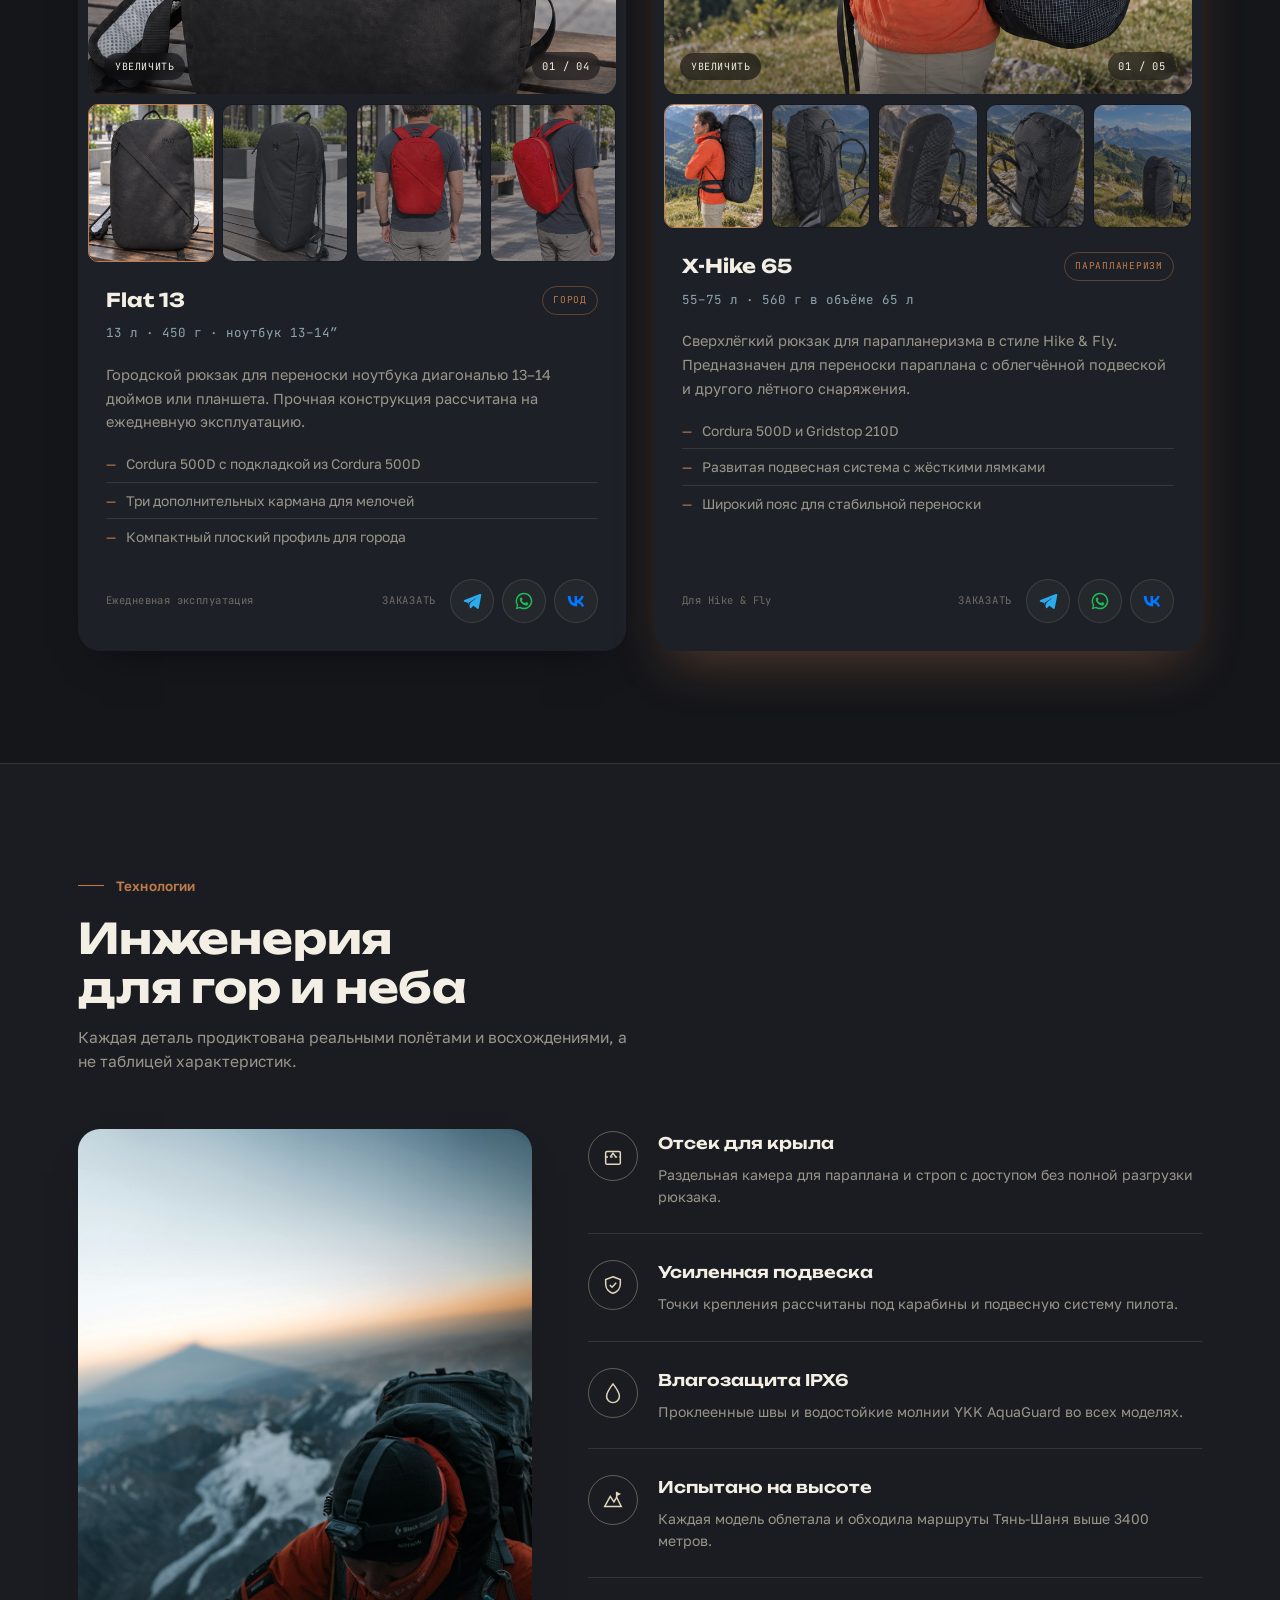
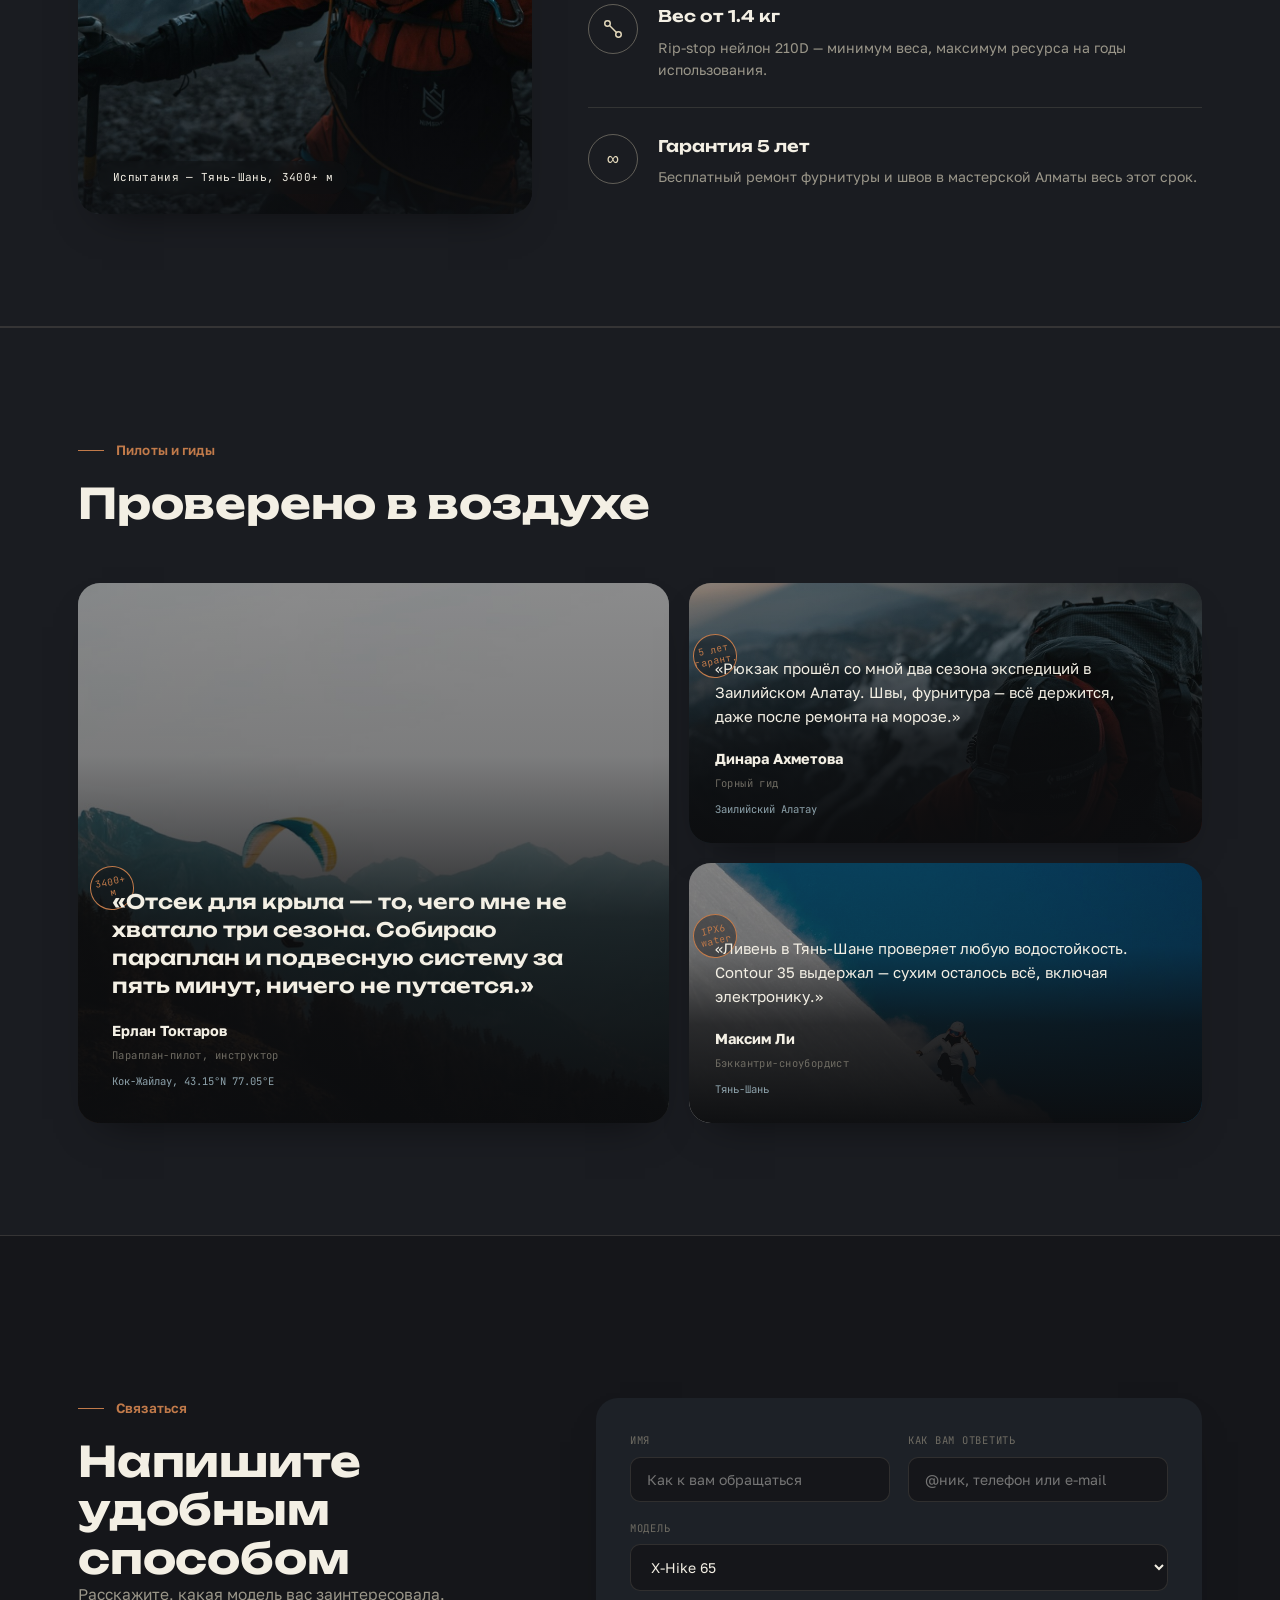
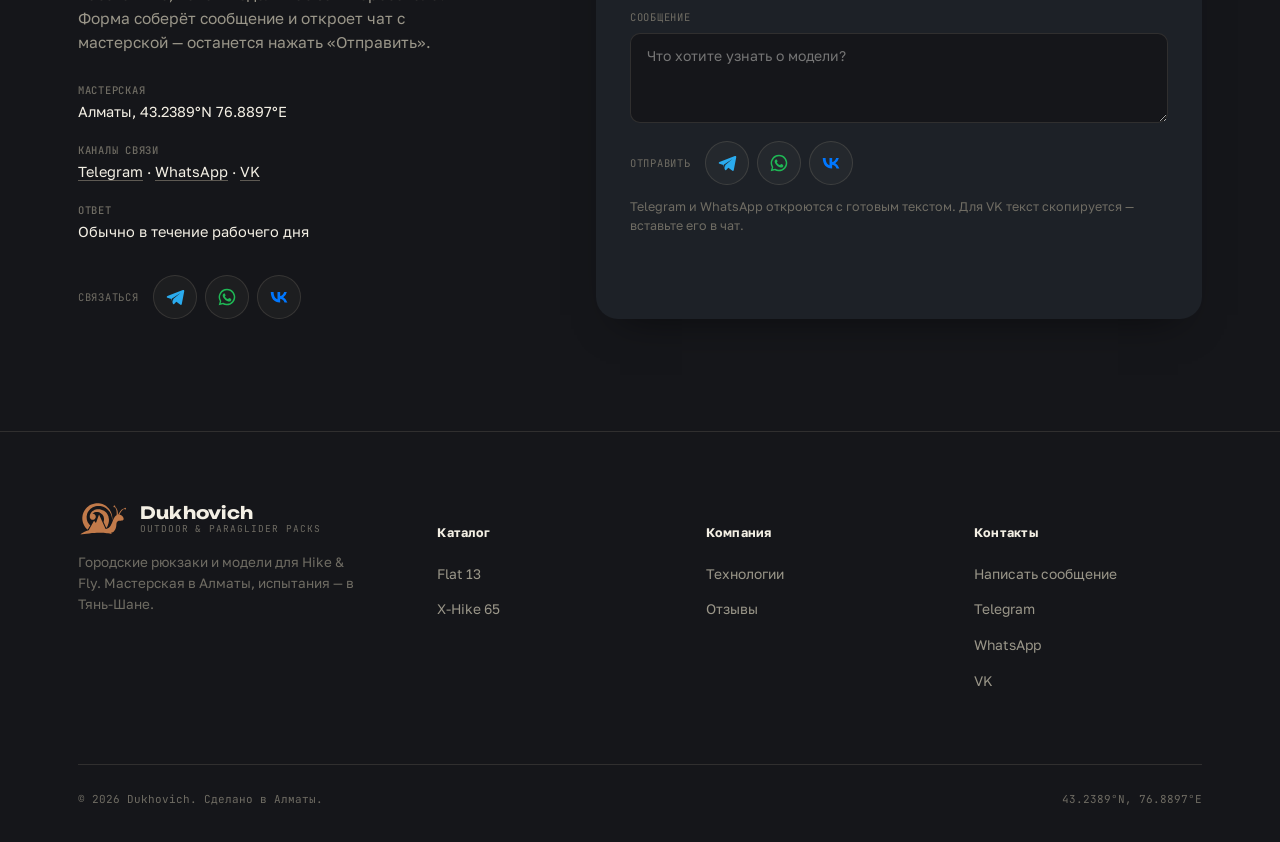
==== commit 5d22211d: "Make order buttons compact icons with action label" ====
--- a/index.html
+++ b/index.html
@@ -121,9 +121,10 @@
             <div class="product-foot">
               <div class="product-note">Ежедневная эксплуатация</div>
               <div class="order-links" data-message="Здравствуйте! Интересует рюкзак Flat 13: объём 13 л, вес 450 г. Подскажите, пожалуйста, по наличию и срокам изготовления.">
-                <a class="order-link order-link--tg" href="https://t.me/ddukhovich" data-messenger="telegram" target="_blank" rel="noopener"><svg aria-hidden="true"><use href="#i-tg"/></svg>Telegram</a>
-                <a class="order-link order-link--wa" href="https://wa.me/79030580257" data-messenger="whatsapp" target="_blank" rel="noopener"><svg aria-hidden="true"><use href="#i-wa"/></svg>WhatsApp</a>
-                <a class="order-link order-link--vk" href="https://vk.ru/dukhovichgear" data-messenger="vk" target="_blank" rel="noopener"><svg aria-hidden="true"><use href="#i-vk"/></svg>VK</a>
+                <span class="order-label">Заказать</span>
+                <a class="order-link order-link--tg" href="https://t.me/ddukhovich" data-messenger="telegram" target="_blank" rel="noopener" aria-label="Telegram" title="Telegram"><svg aria-hidden="true"><use href="#i-tg"/></svg></a>
+                <a class="order-link order-link--wa" href="https://wa.me/79030580257" data-messenger="whatsapp" target="_blank" rel="noopener" aria-label="WhatsApp" title="WhatsApp"><svg aria-hidden="true"><use href="#i-wa"/></svg></a>
+                <a class="order-link order-link--vk" href="https://vk.ru/dukhovichgear" data-messenger="vk" target="_blank" rel="noopener" aria-label="VK" title="VK"><svg aria-hidden="true"><use href="#i-vk"/></svg></a>
               </div>
             </div>
           </div>
@@ -166,9 +167,10 @@
             <div class="product-foot">
               <div class="product-note">Для Hike &amp; Fly</div>
               <div class="order-links" data-message="Здравствуйте! Интересует рюкзак X-Hike 65: объём 55–75 л, вес 560 г для 65 л. Подскажите, пожалуйста, по наличию и срокам изготовления.">
-                <a class="order-link order-link--tg" href="https://t.me/ddukhovich" data-messenger="telegram" target="_blank" rel="noopener"><svg aria-hidden="true"><use href="#i-tg"/></svg>Telegram</a>
-                <a class="order-link order-link--wa" href="https://wa.me/79030580257" data-messenger="whatsapp" target="_blank" rel="noopener"><svg aria-hidden="true"><use href="#i-wa"/></svg>WhatsApp</a>
-                <a class="order-link order-link--vk" href="https://vk.ru/dukhovichgear" data-messenger="vk" target="_blank" rel="noopener"><svg aria-hidden="true"><use href="#i-vk"/></svg>VK</a>
+                <span class="order-label">Заказать</span>
+                <a class="order-link order-link--tg" href="https://t.me/ddukhovich" data-messenger="telegram" target="_blank" rel="noopener" aria-label="Telegram" title="Telegram"><svg aria-hidden="true"><use href="#i-tg"/></svg></a>
+                <a class="order-link order-link--wa" href="https://wa.me/79030580257" data-messenger="whatsapp" target="_blank" rel="noopener" aria-label="WhatsApp" title="WhatsApp"><svg aria-hidden="true"><use href="#i-wa"/></svg></a>
+                <a class="order-link order-link--vk" href="https://vk.ru/dukhovichgear" data-messenger="vk" target="_blank" rel="noopener" aria-label="VK" title="VK"><svg aria-hidden="true"><use href="#i-vk"/></svg></a>
               </div>
             </div>
           </div>
@@ -299,9 +301,10 @@
         </ul>
 
         <div class="order-links" data-message="Здравствуйте! Хочу задать вопрос о рюкзаках Dukhovich.">
-          <a class="order-link order-link--tg" href="https://t.me/ddukhovich" data-messenger="telegram" target="_blank" rel="noopener"><svg aria-hidden="true"><use href="#i-tg"/></svg>Telegram</a>
-          <a class="order-link order-link--wa" href="https://wa.me/79030580257" data-messenger="whatsapp" target="_blank" rel="noopener"><svg aria-hidden="true"><use href="#i-wa"/></svg>WhatsApp</a>
-          <a class="order-link order-link--vk" href="https://vk.ru/dukhovichgear" data-messenger="vk" target="_blank" rel="noopener"><svg aria-hidden="true"><use href="#i-vk"/></svg>VK</a>
+          <span class="order-label">Связаться</span>
+          <a class="order-link order-link--tg" href="https://t.me/ddukhovich" data-messenger="telegram" target="_blank" rel="noopener" aria-label="Telegram" title="Telegram"><svg aria-hidden="true"><use href="#i-tg"/></svg></a>
+          <a class="order-link order-link--wa" href="https://wa.me/79030580257" data-messenger="whatsapp" target="_blank" rel="noopener" aria-label="WhatsApp" title="WhatsApp"><svg aria-hidden="true"><use href="#i-wa"/></svg></a>
+          <a class="order-link order-link--vk" href="https://vk.ru/dukhovichgear" data-messenger="vk" target="_blank" rel="noopener" aria-label="VK" title="VK"><svg aria-hidden="true"><use href="#i-vk"/></svg></a>
         </div>
       </div>
 
@@ -334,9 +337,10 @@
         </div>
         <div class="form-submit-row">
           <div class="order-links">
-            <a class="order-link order-link--tg" href="https://t.me/ddukhovich" data-messenger="telegram" target="_blank" rel="noopener"><svg aria-hidden="true"><use href="#i-tg"/></svg>Telegram</a>
-            <a class="order-link order-link--wa" href="https://wa.me/79030580257" data-messenger="whatsapp" target="_blank" rel="noopener"><svg aria-hidden="true"><use href="#i-wa"/></svg>WhatsApp</a>
-            <a class="order-link order-link--vk" href="https://vk.ru/dukhovichgear" data-messenger="vk" target="_blank" rel="noopener"><svg aria-hidden="true"><use href="#i-vk"/></svg>VK</a>
+            <span class="order-label">Отправить</span>
+            <a class="order-link order-link--tg" href="https://t.me/ddukhovich" data-messenger="telegram" target="_blank" rel="noopener" aria-label="Telegram" title="Telegram"><svg aria-hidden="true"><use href="#i-tg"/></svg></a>
+            <a class="order-link order-link--wa" href="https://wa.me/79030580257" data-messenger="whatsapp" target="_blank" rel="noopener" aria-label="WhatsApp" title="WhatsApp"><svg aria-hidden="true"><use href="#i-wa"/></svg></a>
+            <a class="order-link order-link--vk" href="https://vk.ru/dukhovichgear" data-messenger="vk" target="_blank" rel="noopener" aria-label="VK" title="VK"><svg aria-hidden="true"><use href="#i-vk"/></svg></a>
           </div>
           <span class="form-note">Telegram и WhatsApp откроются с готовым текстом. Для VK текст скопируется — вставьте его в чат.</span>
         </div>
--- a/assets/css/site.css
+++ b/assets/css/site.css
@@ -306,26 +306,24 @@
   }
   .product-specs li:first-child{border-top:none;}
   .product-specs li::before{content:"—";color:var(--accent);flex:none;}
-  .product-foot{display:flex;flex-direction:column;gap:12px;margin-top:auto;}
+  .product-foot{display:flex;align-items:center;justify-content:space-between;flex-wrap:wrap;gap:14px;margin-top:auto;}
   .product-note{font-family:var(--mono);font-size:10.5px;letter-spacing:0.04em;color:var(--muted-2);}
 
   /* ---------- order links ---------- */
-  .order-links{display:grid;grid-template-columns:repeat(3,1fr);gap:10px;width:100%;}
+  .order-links{display:flex;align-items:center;gap:8px;}
+  .order-label{font-family:var(--mono);font-size:10.5px;letter-spacing:0.07em;text-transform:uppercase;color:var(--muted-2);margin-right:6px;}
   .order-link{
     --brand:var(--accent);
-    display:inline-flex;align-items:center;justify-content:center;gap:9px;
-    padding:13px 14px;border-radius:var(--radius-pill);
-    border:1px solid var(--border);background:rgba(228,217,188,0.04);color:var(--ink);
-    font:600 13.5px var(--sans);white-space:nowrap;
+    display:inline-flex;align-items:center;justify-content:center;width:44px;height:44px;flex:none;
+    border-radius:50%;border:1px solid var(--border);background:rgba(228,217,188,0.04);color:var(--brand);
     transition:background .2s ease,border-color .2s ease,color .2s ease,transform .15s ease,box-shadow .2s ease;
   }
-  .order-link svg{width:19px;height:19px;flex:none;color:var(--brand);transition:color .2s ease;}
+  .order-link svg{width:20px;height:20px;}
   .order-link:hover,.order-link:focus-visible{
     background:var(--brand);border-color:var(--brand);color:#fff;outline:none;
-    transform:translateY(-1px);box-shadow:0 14px 28px -14px var(--brand);
-  }
-  .order-link:hover svg,.order-link:focus-visible svg{color:#fff;}
-  .order-link:active{transform:scale(0.97);}
+    transform:translateY(-1px);box-shadow:0 12px 24px -12px var(--brand);
+  }
+  .order-link:active{transform:scale(0.94);}
   .order-link--tg{--brand:#2aabee;}
   .order-link--wa{--brand:#1fb855;}
   .order-link--vk{--brand:#0077ff;}
@@ -425,7 +423,7 @@
   }
   .form-field input:focus,.form-field select:focus,.form-field textarea:focus{outline:none;border-color:var(--line-dim);}
   .form-field textarea{resize:vertical;min-height:90px;}
-  .form-submit-row{display:flex;flex-direction:column;gap:12px;margin-top:6px;}
+  .form-submit-row{display:flex;align-items:center;gap:12px 22px;margin-top:6px;flex-wrap:wrap;}
   .form-note{font-size:12.5px;color:var(--muted-2);}
 
   /* ---------- footer ---------- */
@@ -492,10 +490,6 @@
     .lightbox-nav{width:38px;height:38px;font-size:18px;}
     .lightbox-shell figcaption{padding:0 6px;}
   }
-  @media (max-width:480px){
-    .order-links{grid-template-columns:1fr;}
-    .order-link{padding:14px;font-size:14.5px;}
-  }
   @media (max-width:370px){
     header .brand-text{display:none;}
   }
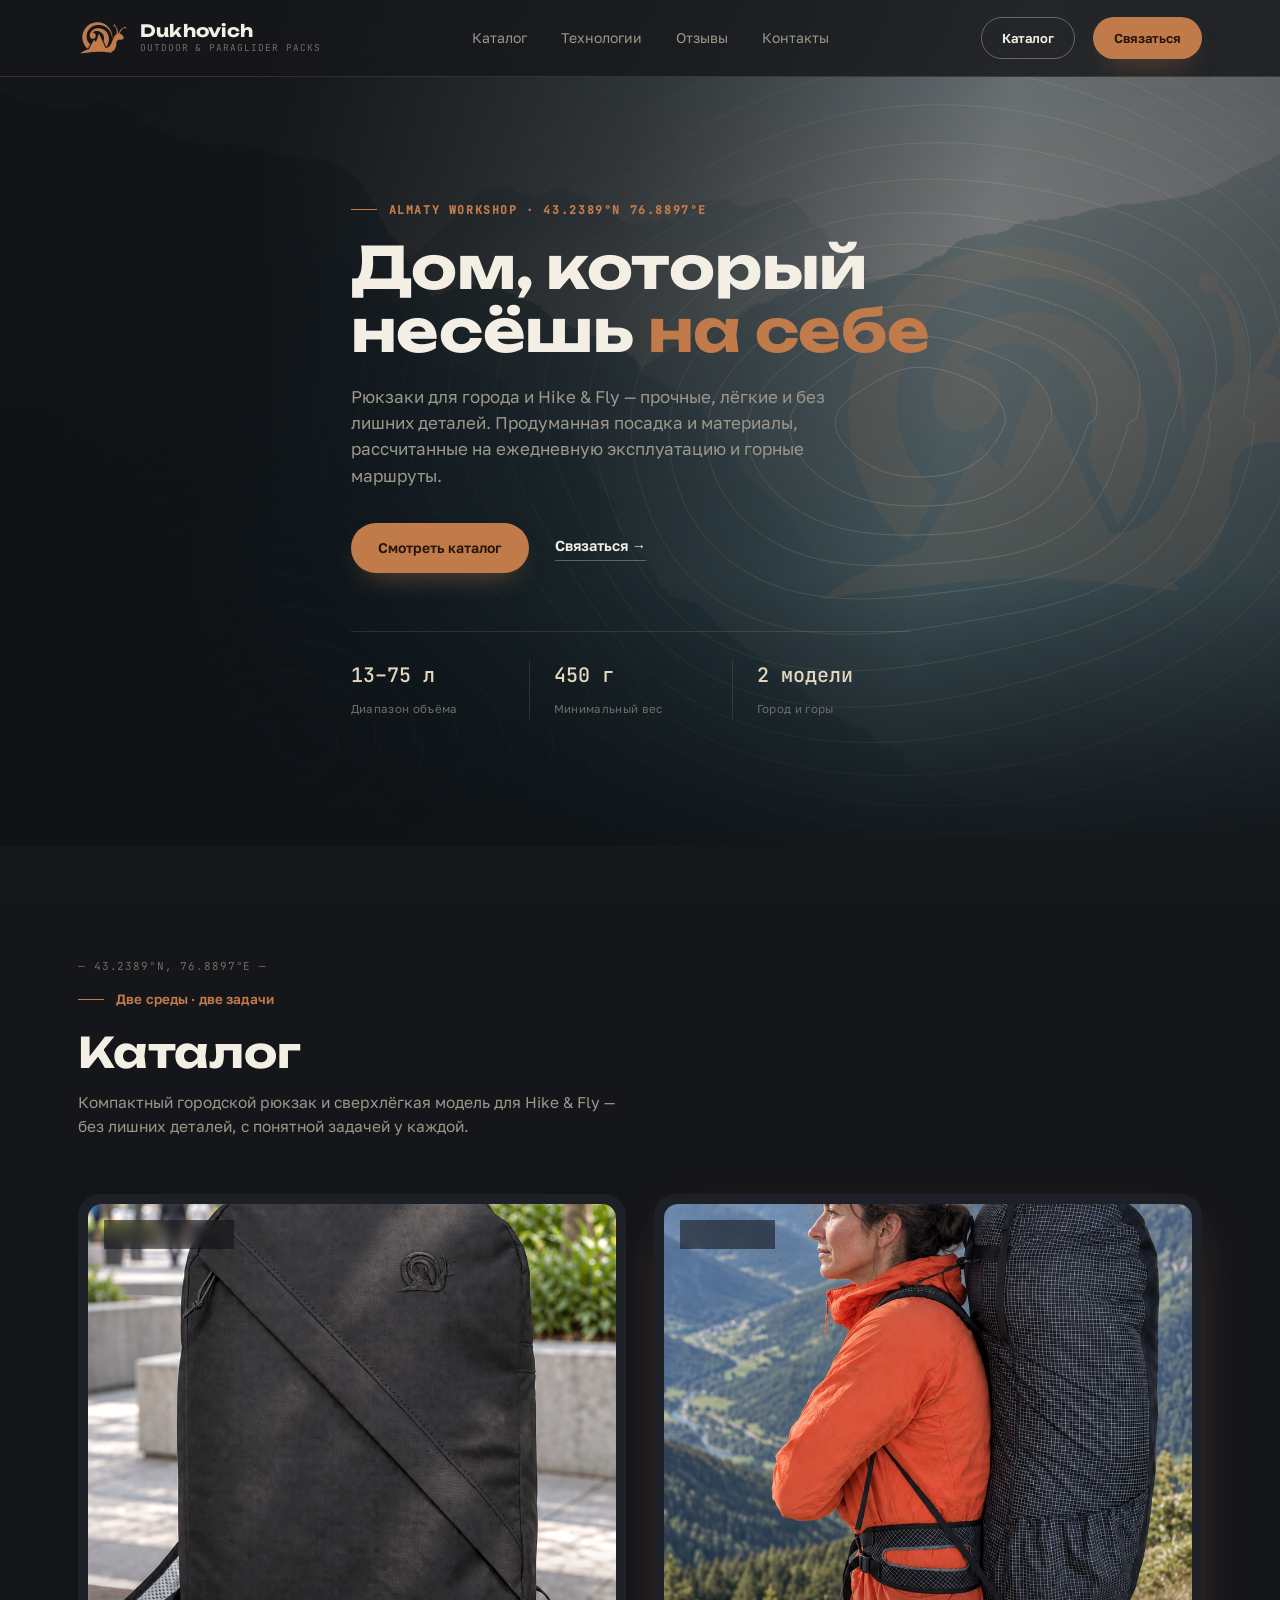
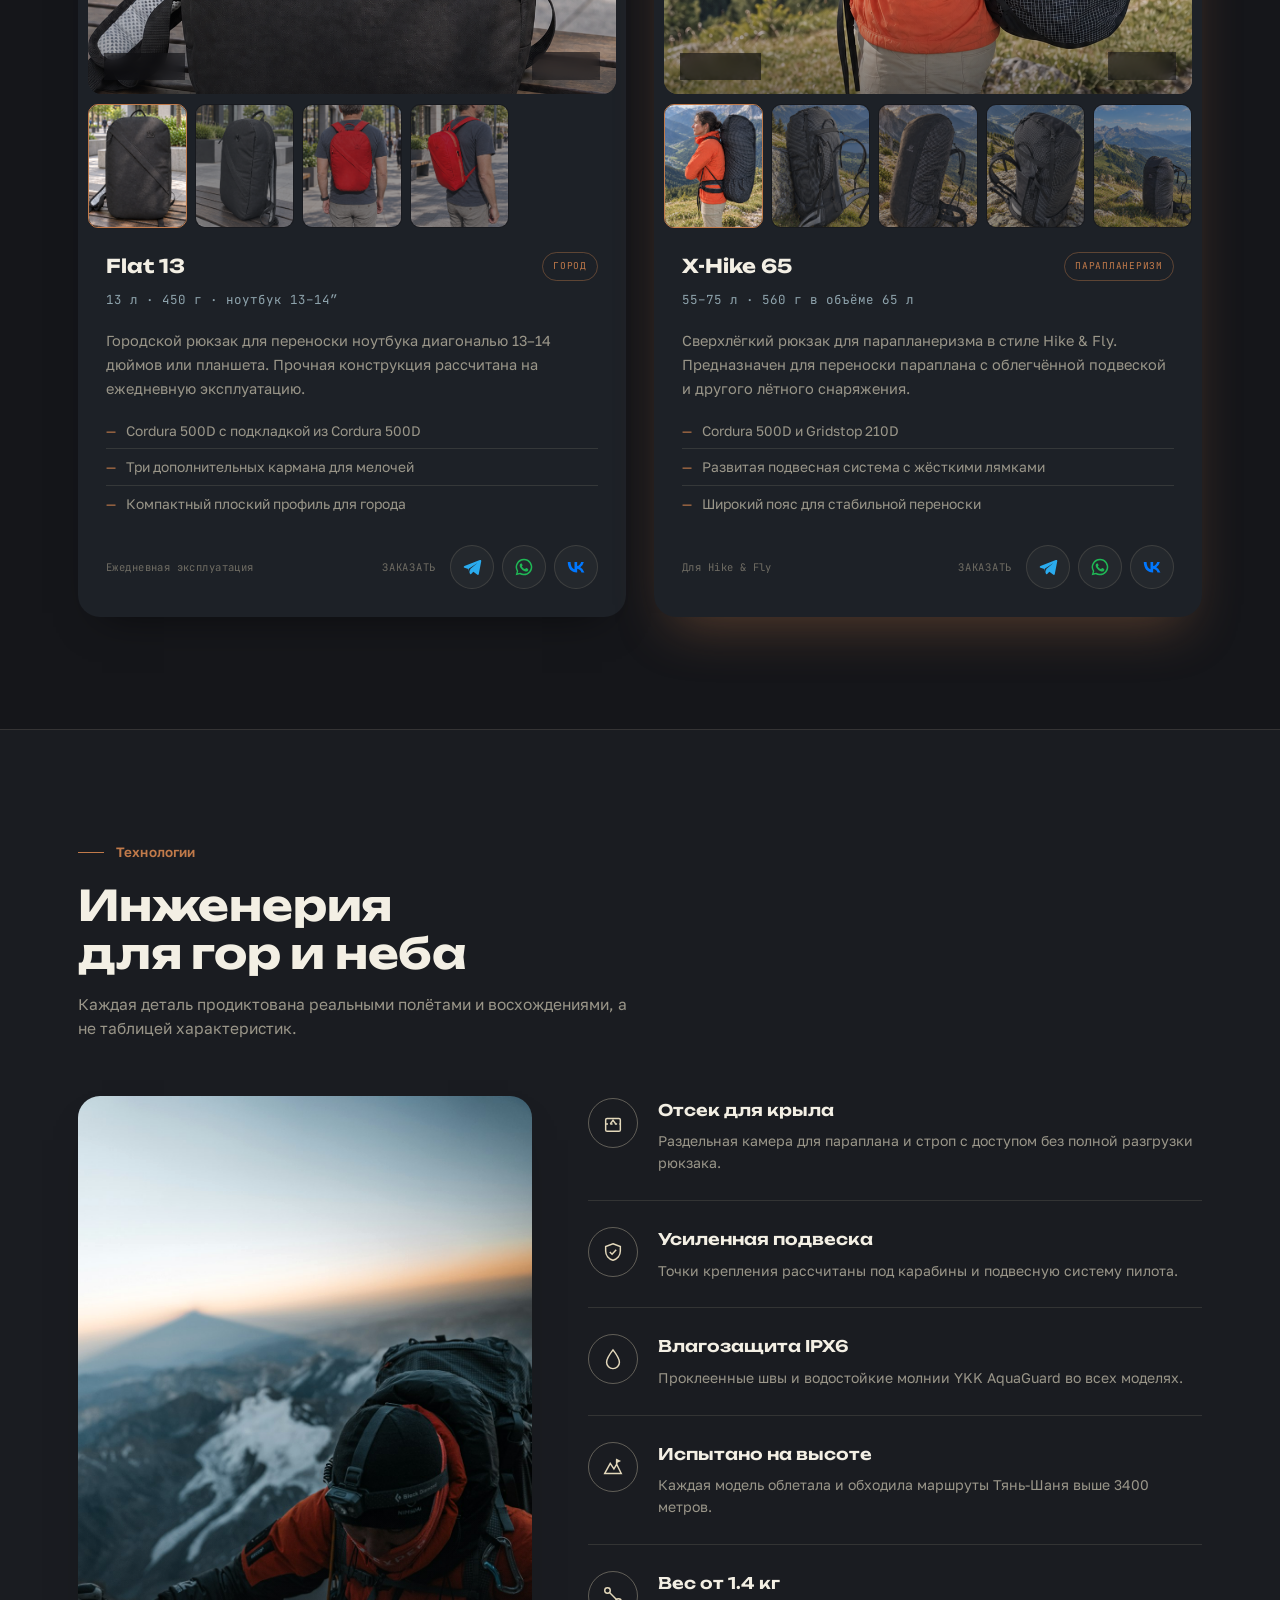
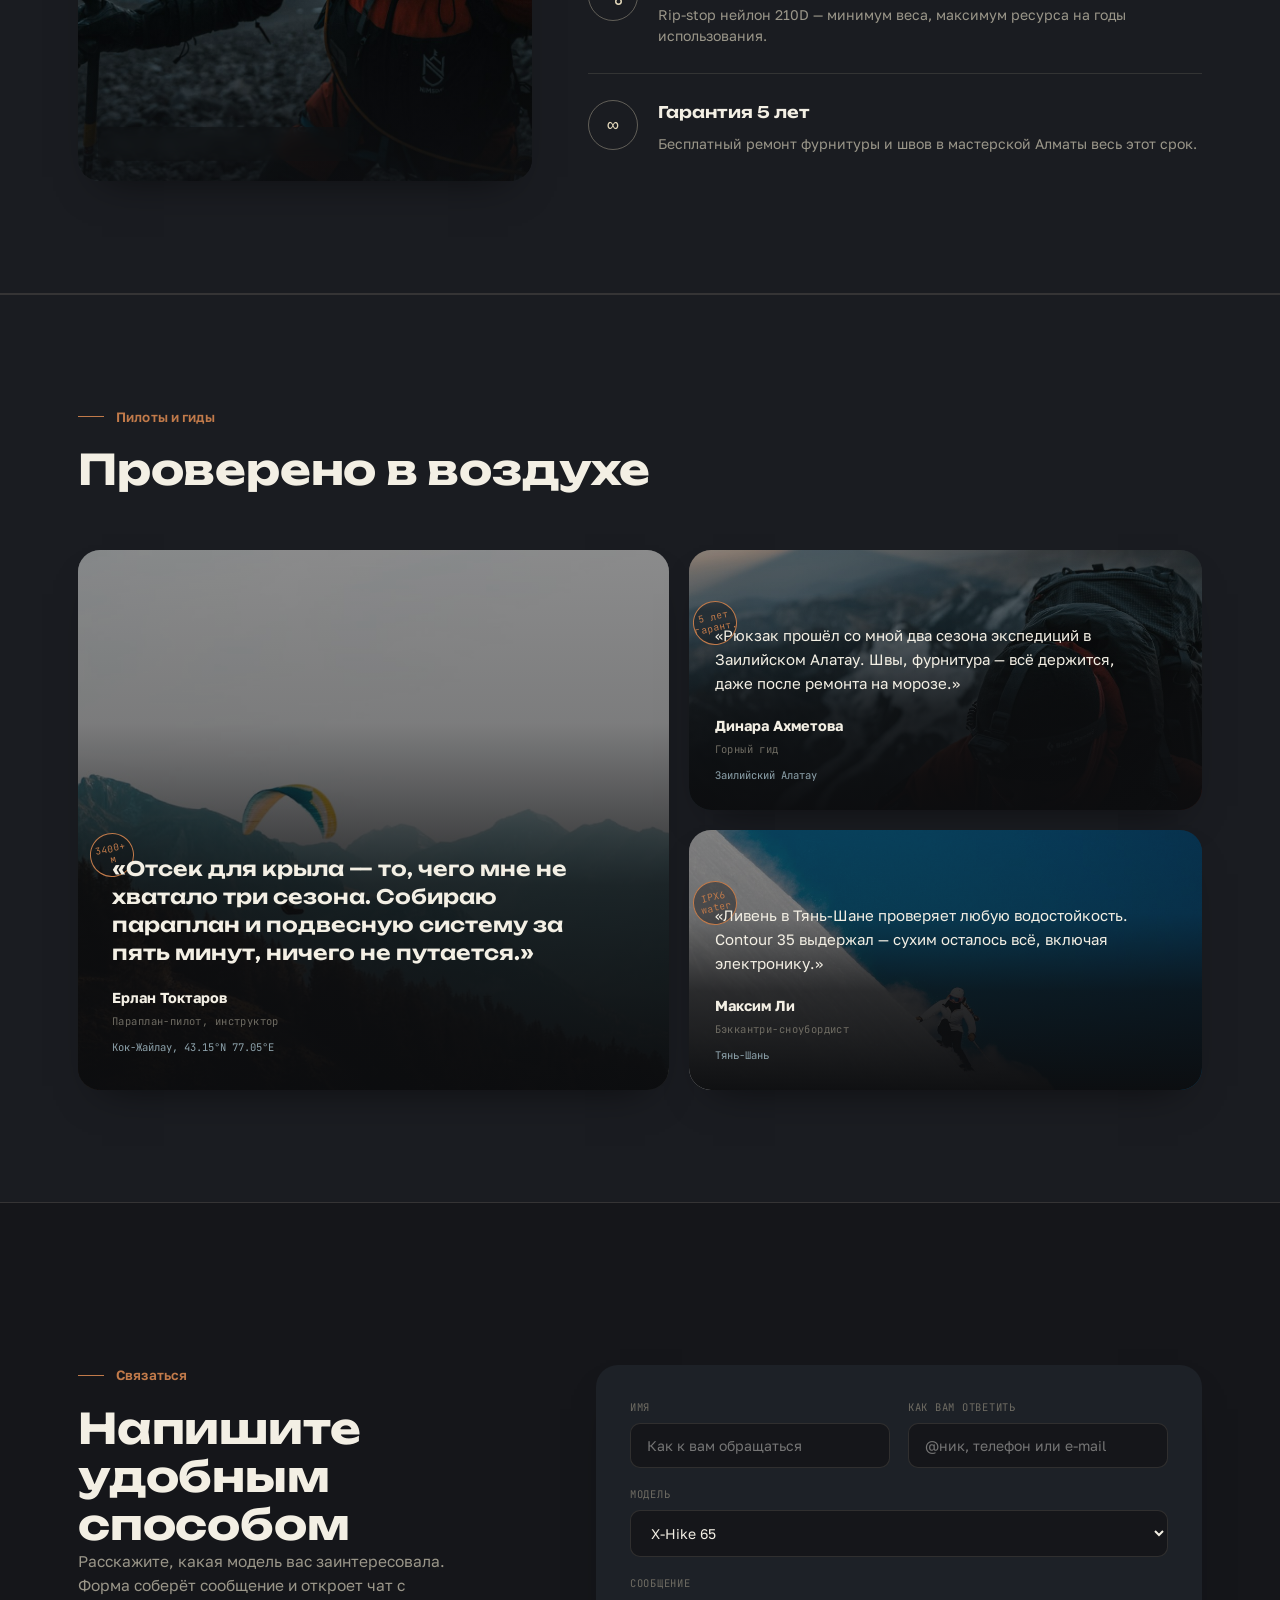
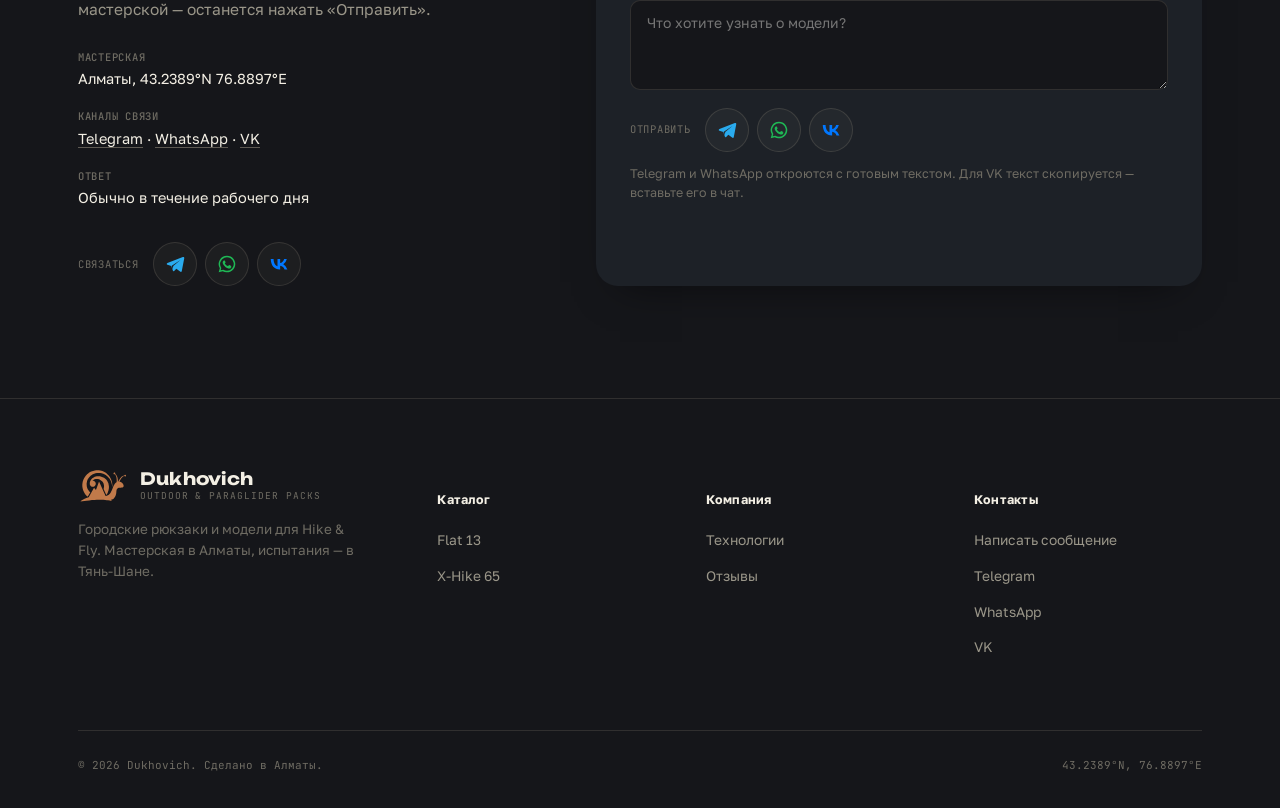
==== commit d88e6668: "fix: equal-size gallery thumbs and centered lightbox arrows" ====
--- a/index.html
+++ b/index.html
@@ -350,8 +350,8 @@
 
   <dialog class="product-lightbox" id="productLightbox" aria-label="Галерея товара">
     <div class="lightbox-shell">
-      <button class="lightbox-close" type="button" aria-label="Закрыть галерею">×</button>
-      <button class="lightbox-nav lightbox-prev" type="button" aria-label="Предыдущая фотография">←</button>
+      <button class="lightbox-close" type="button" aria-label="Закрыть галерею"><svg viewBox="0 0 24 24" aria-hidden="true"><path d="M6 6l12 12M18 6L6 18"/></svg></button>
+      <button class="lightbox-nav lightbox-prev" type="button" aria-label="Предыдущая фотография"><svg viewBox="0 0 24 24" aria-hidden="true"><path d="M15 5l-7 7 7 7"/></svg></button>
       <figure>
         <img class="lightbox-image" src="" alt="">
         <figcaption>
@@ -359,7 +359,7 @@
           <span class="lightbox-count"></span>
         </figcaption>
       </figure>
-      <button class="lightbox-nav lightbox-next" type="button" aria-label="Следующая фотография">→</button>
+      <button class="lightbox-nav lightbox-next" type="button" aria-label="Следующая фотография"><svg viewBox="0 0 24 24" aria-hidden="true"><path d="M9 5l7 7-7 7"/></svg></button>
     </div>
   </dialog>
 
--- a/assets/css/site.css
+++ b/assets/css/site.css
@@ -283,7 +283,7 @@
     font-family:var(--mono);font-size:10.5px;letter-spacing:0.08em;color:var(--ink);
     background:rgba(15,16,19,0.55);backdrop-filter:blur(6px);padding:6px 10px;border-radius:var(--radius-pill);
   }
-  .product-thumbs{display:grid;grid-template-columns:repeat(auto-fit,minmax(56px,1fr));gap:8px;padding:10px 0 0;}
+  .product-thumbs{display:grid;grid-template-columns:repeat(5,1fr);gap:8px;padding:10px 0 0;}
   .product-thumb{
     appearance:none;border:1px solid transparent;background:var(--bg);padding:0;overflow:hidden;
     aspect-ratio:4/5;border-radius:10px;cursor:pointer;opacity:0.55;
@@ -348,6 +348,7 @@
     transition:border-color .2s ease,background .2s ease,transform .2s ease;
   }
   .lightbox-close:hover,.lightbox-nav:hover{border-color:var(--line-dim);background:var(--accent);color:var(--accent-ink);transform:scale(1.05);}
+  .lightbox-close svg,.lightbox-nav svg{width:20px;height:20px;fill:none;stroke:currentColor;stroke-width:2;stroke-linecap:round;stroke-linejoin:round;}
   .lightbox-close{position:absolute;right:18px;top:18px;z-index:3;}
   .lightbox-nav{justify-self:center;}
 
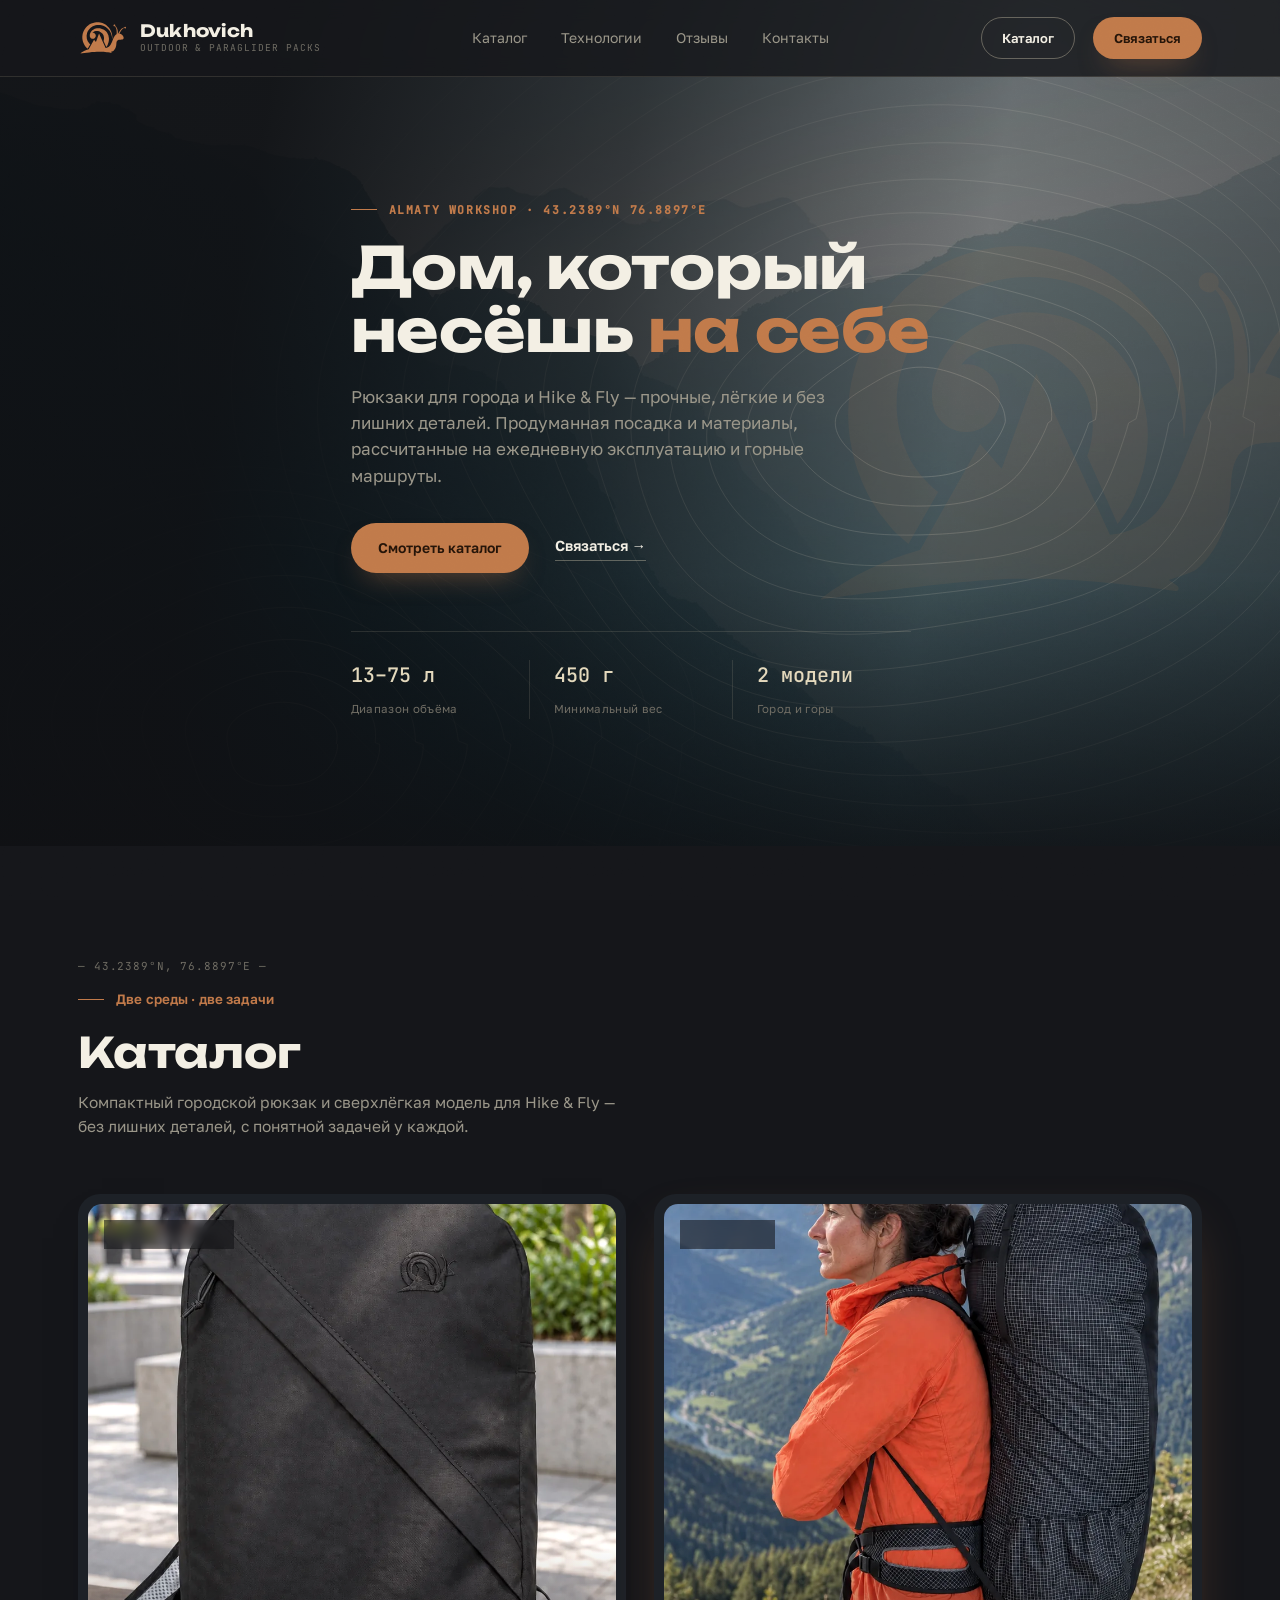
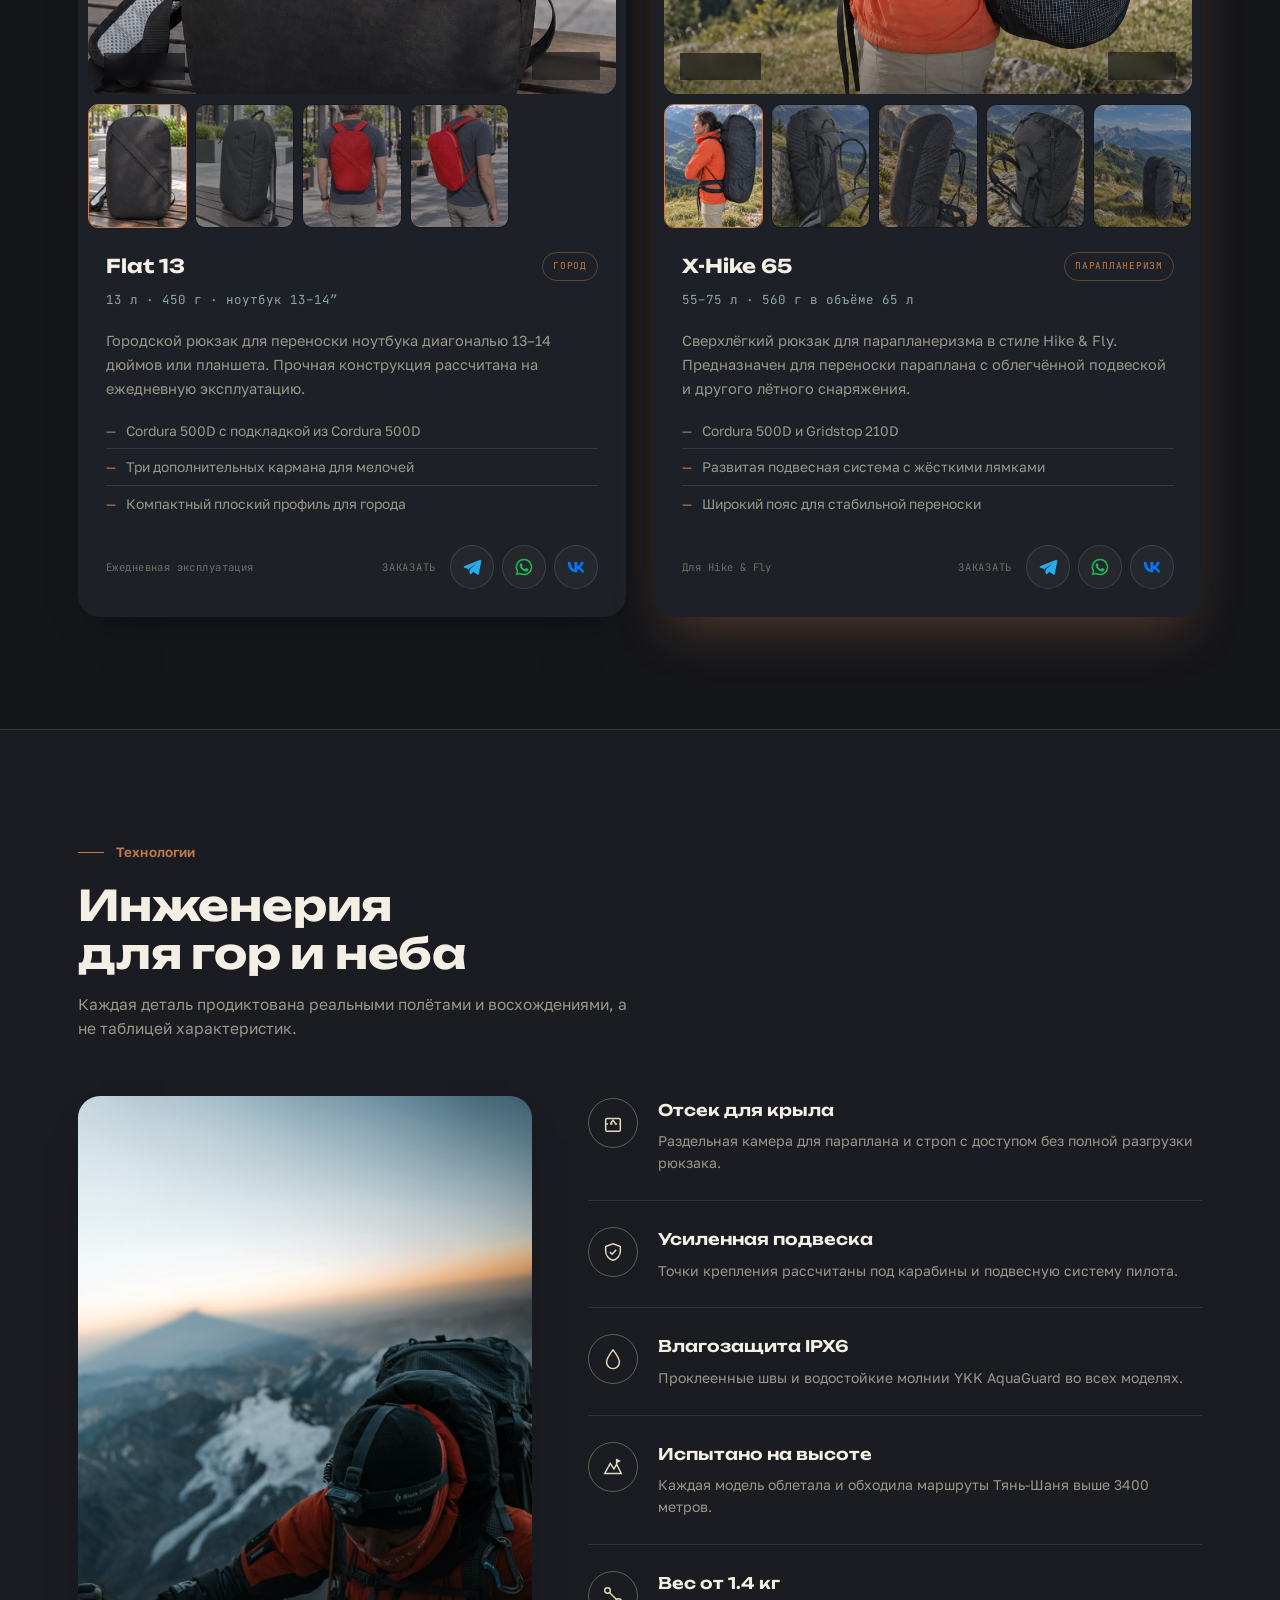
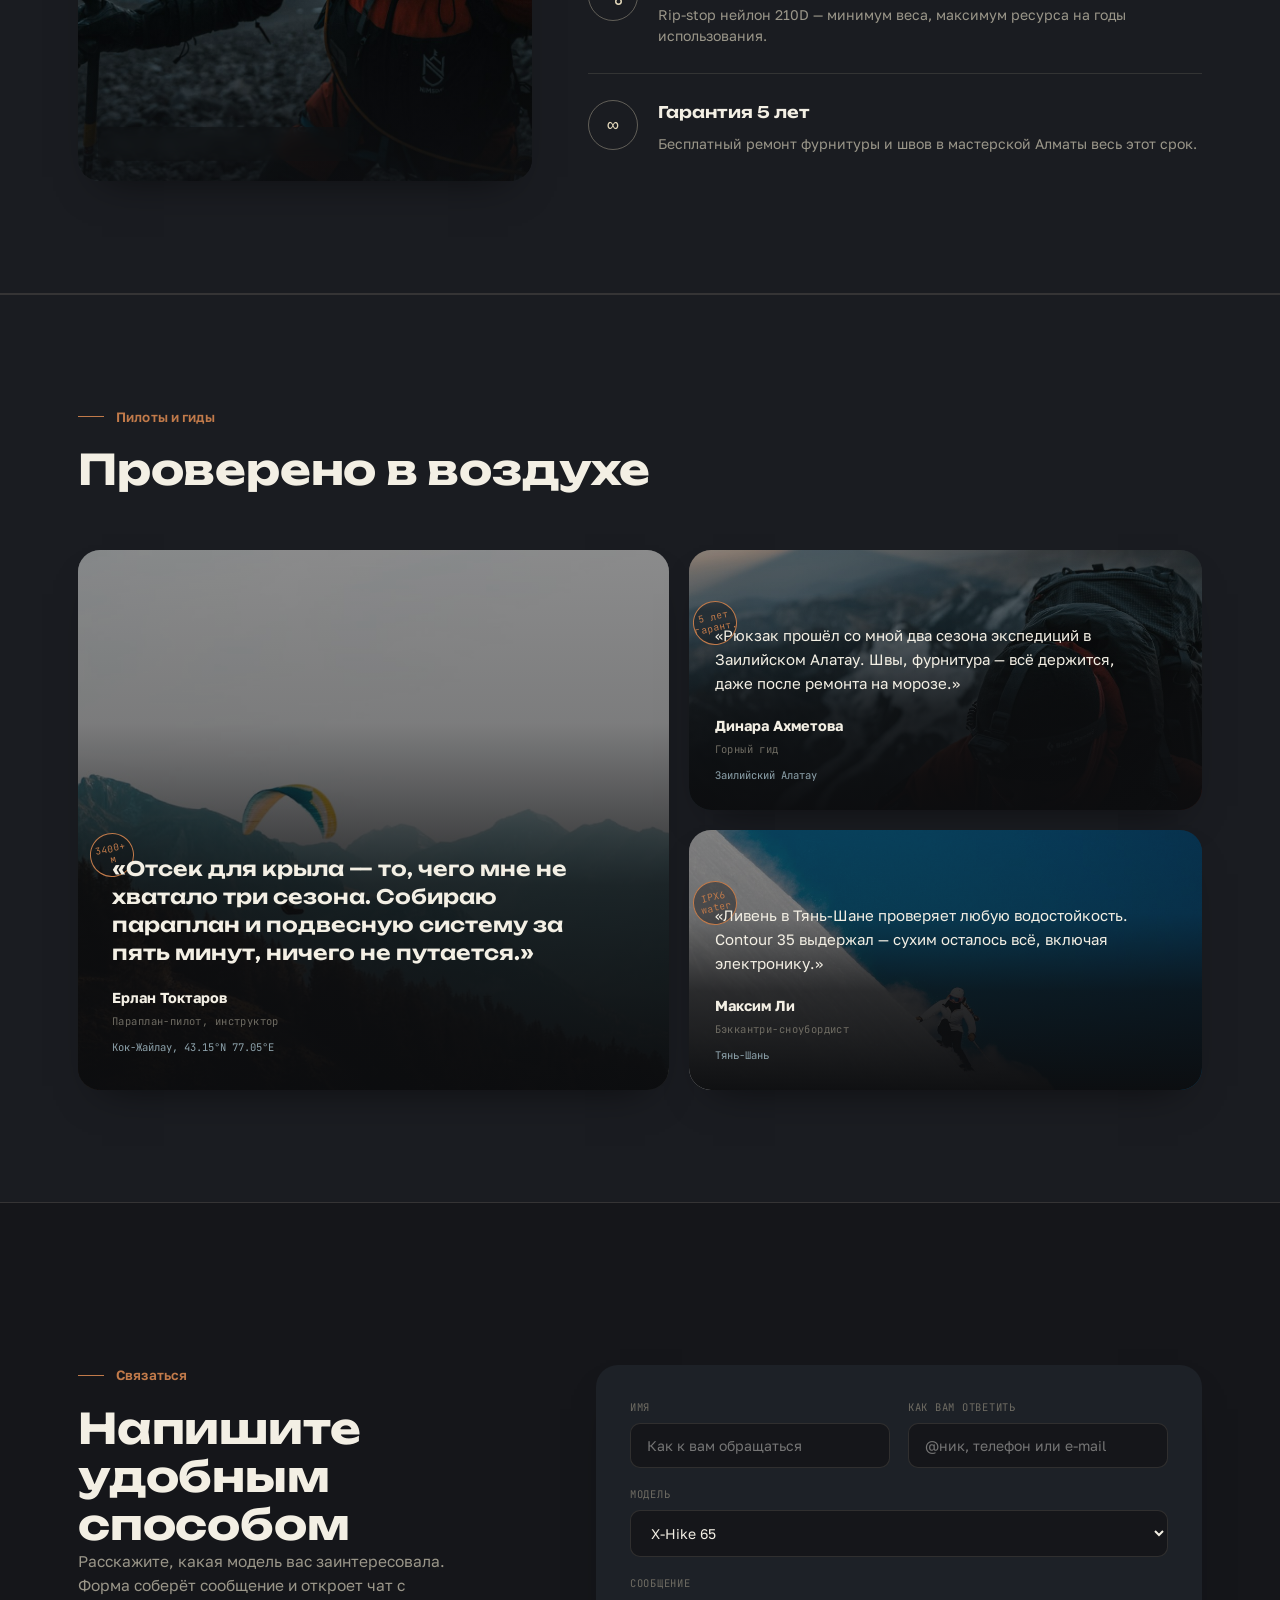
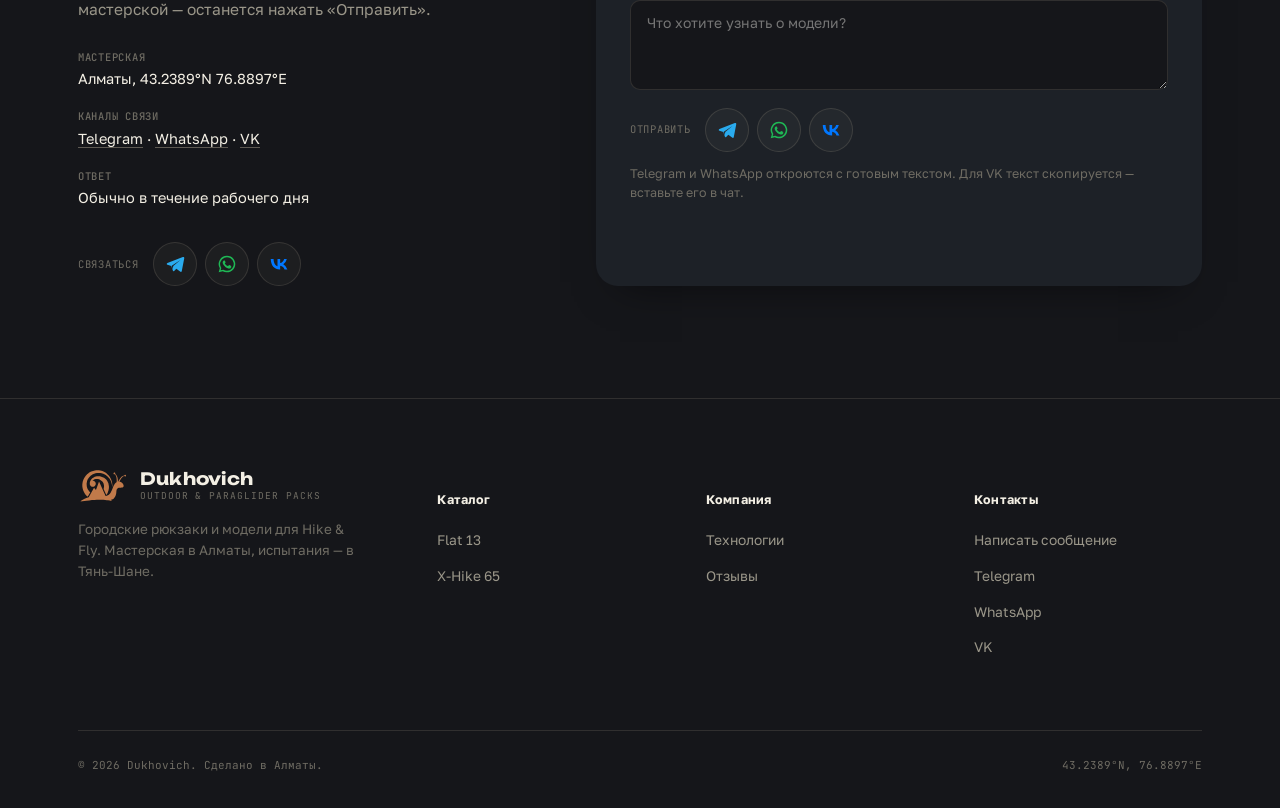
==== commit 53dfeb5d: "perf: serve catalog photos as WebP with separate thumbnails" ====
--- a/index.html
+++ b/index.html
@@ -90,7 +90,7 @@
           <div class="product-gallery" data-product-gallery>
             <div class="product-media">
               <button class="product-main-button" type="button" aria-label="Увеличить фотографии Flat 13">
-                <img class="product-main" src="assets/img/catalog/flat13-black-front.png" alt="Чёрный городской рюкзак Flat 13 на скамье, вид спереди">
+                <img class="product-main" src="assets/img/catalog/flat13-black-front.webp" alt="Чёрный городской рюкзак Flat 13 на скамье, вид спереди">
                 <span class="product-zoom-label">Увеличить</span>
               </button>
               <div class="media-tag">City / Everyday</div>
@@ -98,10 +98,10 @@
               <div class="gallery-count" aria-hidden="true">01 / 04</div>
             </div>
             <div class="product-thumbs" aria-label="Фотографии рюкзака Flat 13">
-              <button class="product-thumb active" type="button" data-src="assets/img/catalog/flat13-black-front.png" data-alt="Чёрный городской рюкзак Flat 13 на скамье, вид спереди" aria-label="Flat 13, вид спереди" aria-pressed="true"><img src="assets/img/catalog/flat13-black-front.png" alt=""></button>
-              <button class="product-thumb" type="button" data-src="assets/img/catalog/flat13-black-angle.png" data-alt="Чёрный городской рюкзак Flat 13 на скамье, вид под углом" aria-label="Flat 13, вид под углом" aria-pressed="false"><img src="assets/img/catalog/flat13-black-angle.png" alt="" loading="lazy"></button>
-              <button class="product-thumb" type="button" data-src="assets/img/catalog/flat13-red-back.png" data-alt="Красный рюкзак Flat 13 на человеке в городской среде, вид сзади" aria-label="Flat 13 на человеке, вид сзади" aria-pressed="false"><img src="assets/img/catalog/flat13-red-back.png" alt="" loading="lazy"></button>
-              <button class="product-thumb" type="button" data-src="assets/img/catalog/flat13-red-angle.png" data-alt="Красный рюкзак Flat 13 на человеке в городской среде, вид под углом" aria-label="Flat 13 на человеке, вид под углом" aria-pressed="false"><img src="assets/img/catalog/flat13-red-angle.png" alt="" loading="lazy"></button>
+              <button class="product-thumb active" type="button" data-src="assets/img/catalog/flat13-black-front.webp" data-alt="Чёрный городской рюкзак Flat 13 на скамье, вид спереди" aria-label="Flat 13, вид спереди" aria-pressed="true"><img src="assets/img/catalog/thumbs/flat13-black-front.webp" alt=""></button>
+              <button class="product-thumb" type="button" data-src="assets/img/catalog/flat13-black-angle.webp" data-alt="Чёрный городской рюкзак Flat 13 на скамье, вид под углом" aria-label="Flat 13, вид под углом" aria-pressed="false"><img src="assets/img/catalog/thumbs/flat13-black-angle.webp" alt="" loading="lazy"></button>
+              <button class="product-thumb" type="button" data-src="assets/img/catalog/flat13-red-back.webp" data-alt="Красный рюкзак Flat 13 на человеке в городской среде, вид сзади" aria-label="Flat 13 на человеке, вид сзади" aria-pressed="false"><img src="assets/img/catalog/thumbs/flat13-red-back.webp" alt="" loading="lazy"></button>
+              <button class="product-thumb" type="button" data-src="assets/img/catalog/flat13-red-angle.webp" data-alt="Красный рюкзак Flat 13 на человеке в городской среде, вид под углом" aria-label="Flat 13 на человеке, вид под углом" aria-pressed="false"><img src="assets/img/catalog/thumbs/flat13-red-angle.webp" alt="" loading="lazy"></button>
             </div>
           </div>
           <div class="product-body">
@@ -135,7 +135,7 @@
           <div class="product-gallery" data-product-gallery>
             <div class="product-media">
               <button class="product-main-button" type="button" aria-label="Увеличить фотографии X-Hike 65">
-                <img class="product-main" src="assets/img/catalog/xhike65-on-person.png" alt="Рюкзак X-Hike 65 на человеке в горах, вид сбоку">
+                <img class="product-main" src="assets/img/catalog/xhike65-on-person.webp" alt="Рюкзак X-Hike 65 на человеке в горах, вид сбоку">
                 <span class="product-zoom-label">Увеличить</span>
               </button>
               <div class="media-tag">Hike &amp; Fly</div>
@@ -143,11 +143,11 @@
               <div class="gallery-count" aria-hidden="true">01 / 05</div>
             </div>
             <div class="product-thumbs" aria-label="Фотографии рюкзака X-Hike 65">
-              <button class="product-thumb active" type="button" data-src="assets/img/catalog/xhike65-on-person.png" data-alt="Рюкзак X-Hike 65 на человеке в горах, вид сбоку" aria-label="X-Hike 65 на человеке" aria-pressed="true"><img src="assets/img/catalog/xhike65-on-person.png" alt=""></button>
-              <button class="product-thumb" type="button" data-src="assets/img/catalog/xhike65-suspension.png" data-alt="Подвесная система рюкзака X-Hike 65 на фоне гор" aria-label="Подвесная система X-Hike 65" aria-pressed="false"><img src="assets/img/catalog/xhike65-suspension.png" alt="" loading="lazy"></button>
-              <button class="product-thumb" type="button" data-src="assets/img/catalog/xhike65-front.png" data-alt="Рюкзак X-Hike 65 на скале, вид спереди и сбоку" aria-label="X-Hike 65, вид спереди" aria-pressed="false"><img src="assets/img/catalog/xhike65-front.png" alt="" loading="lazy"></button>
-              <button class="product-thumb" type="button" data-src="assets/img/catalog/xhike65-top.png" data-alt="Верх и компрессионная система рюкзака X-Hike 65" aria-label="Верх рюкзака X-Hike 65" aria-pressed="false"><img src="assets/img/catalog/xhike65-top.png" alt="" loading="lazy"></button>
-              <button class="product-thumb" type="button" data-src="assets/img/catalog/xhike65-overview.png" data-alt="Рюкзак X-Hike 65 на альпийском склоне с панорамой гор" aria-label="X-Hike 65 в горном пейзаже" aria-pressed="false"><img src="assets/img/catalog/xhike65-overview.png" alt="" loading="lazy"></button>
+              <button class="product-thumb active" type="button" data-src="assets/img/catalog/xhike65-on-person.webp" data-alt="Рюкзак X-Hike 65 на человеке в горах, вид сбоку" aria-label="X-Hike 65 на человеке" aria-pressed="true"><img src="assets/img/catalog/thumbs/xhike65-on-person.webp" alt=""></button>
+              <button class="product-thumb" type="button" data-src="assets/img/catalog/xhike65-suspension.webp" data-alt="Подвесная система рюкзака X-Hike 65 на фоне гор" aria-label="Подвесная система X-Hike 65" aria-pressed="false"><img src="assets/img/catalog/thumbs/xhike65-suspension.webp" alt="" loading="lazy"></button>
+              <button class="product-thumb" type="button" data-src="assets/img/catalog/xhike65-front.webp" data-alt="Рюкзак X-Hike 65 на скале, вид спереди и сбоку" aria-label="X-Hike 65, вид спереди" aria-pressed="false"><img src="assets/img/catalog/thumbs/xhike65-front.webp" alt="" loading="lazy"></button>
+              <button class="product-thumb" type="button" data-src="assets/img/catalog/xhike65-top.webp" data-alt="Верх и компрессионная система рюкзака X-Hike 65" aria-label="Верх рюкзака X-Hike 65" aria-pressed="false"><img src="assets/img/catalog/thumbs/xhike65-top.webp" alt="" loading="lazy"></button>
+              <button class="product-thumb" type="button" data-src="assets/img/catalog/xhike65-overview.webp" data-alt="Рюкзак X-Hike 65 на альпийском склоне с панорамой гор" aria-label="X-Hike 65 в горном пейзаже" aria-pressed="false"><img src="assets/img/catalog/thumbs/xhike65-overview.webp" alt="" loading="lazy"></button>
             </div>
           </div>
           <div class="product-body">
